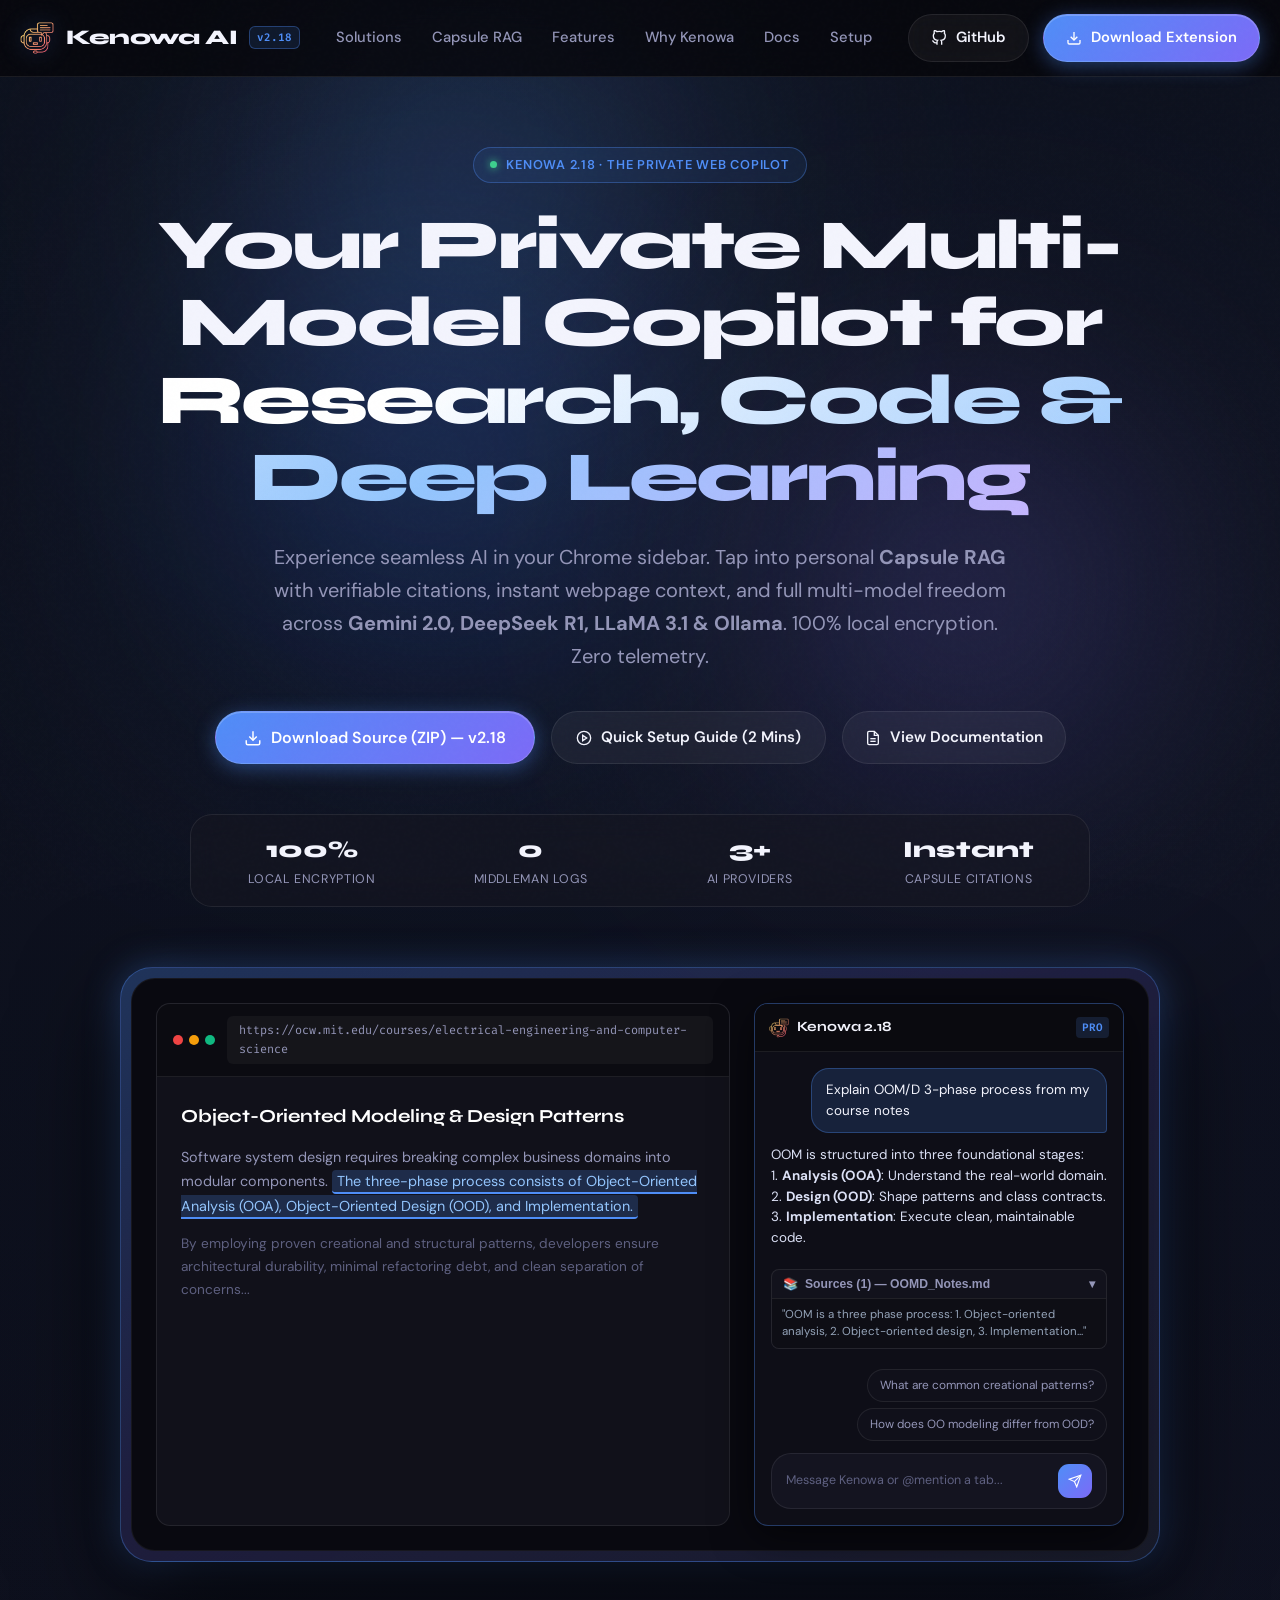
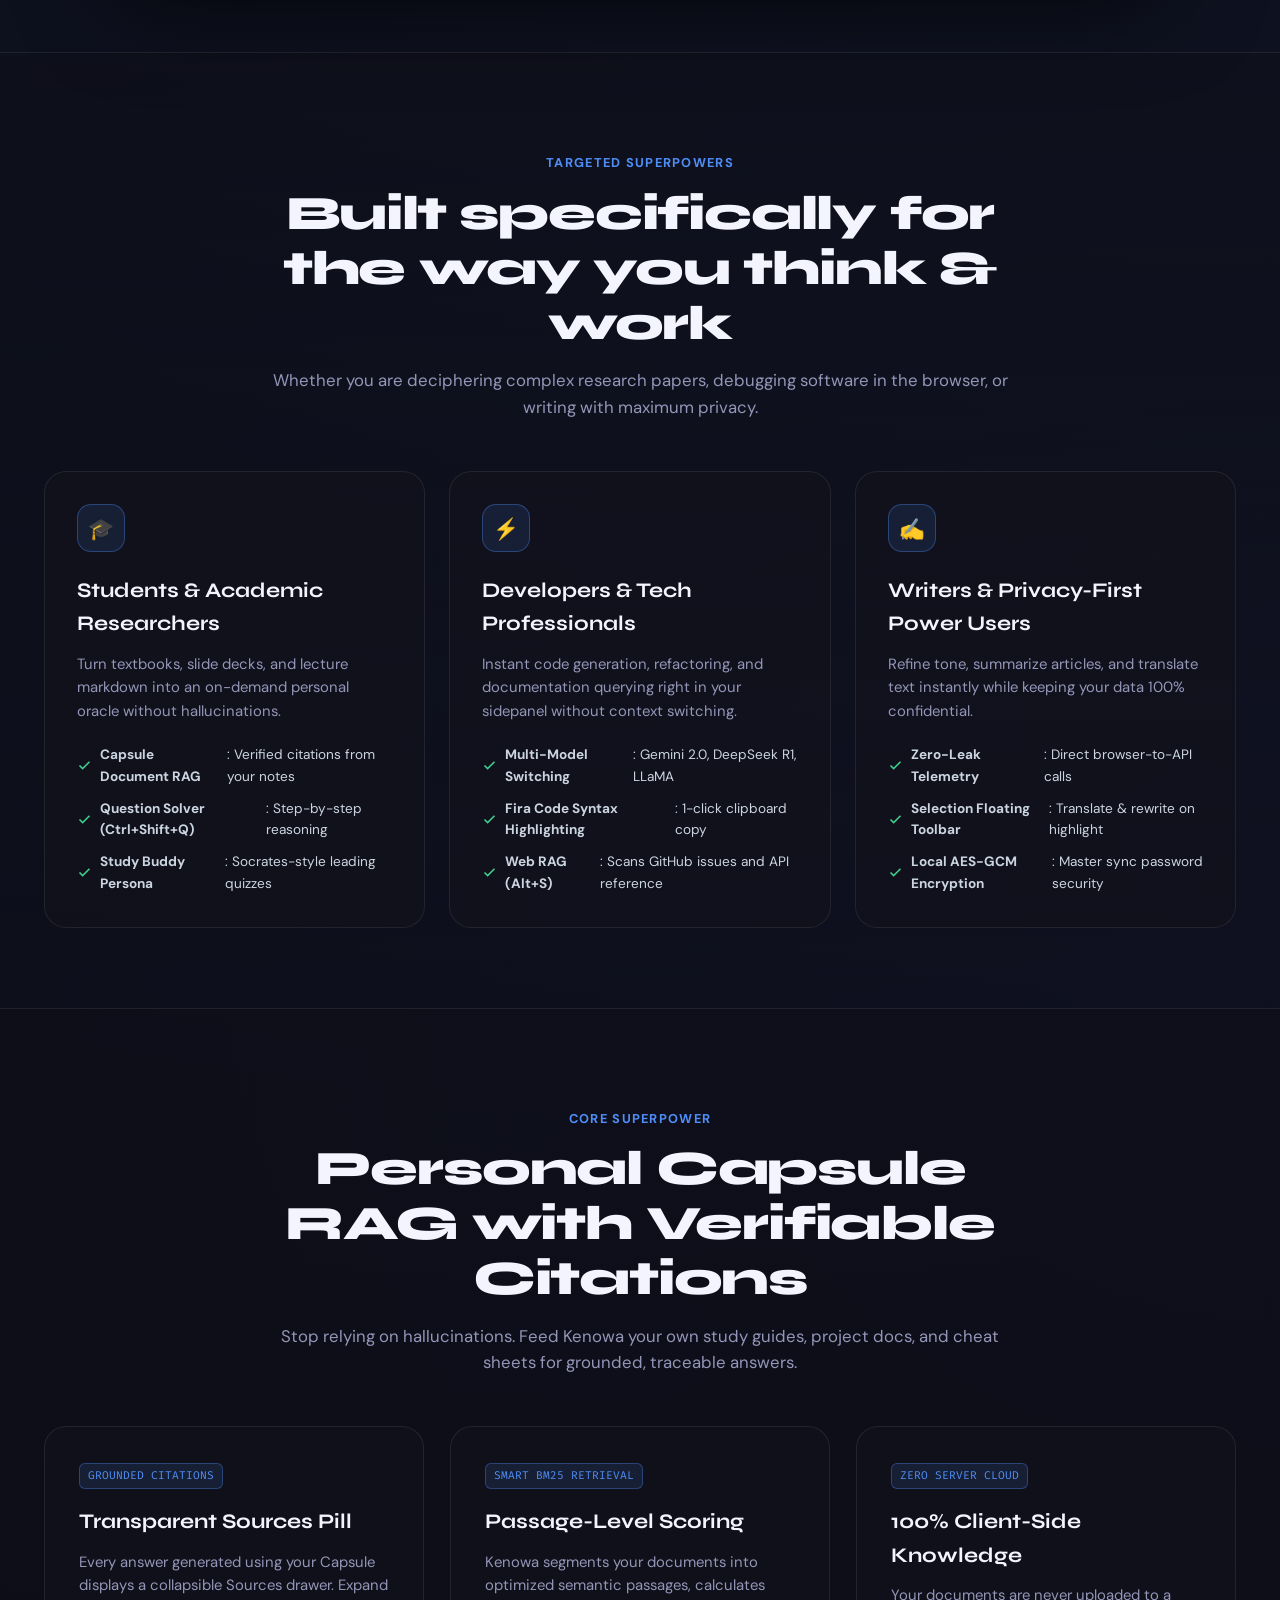
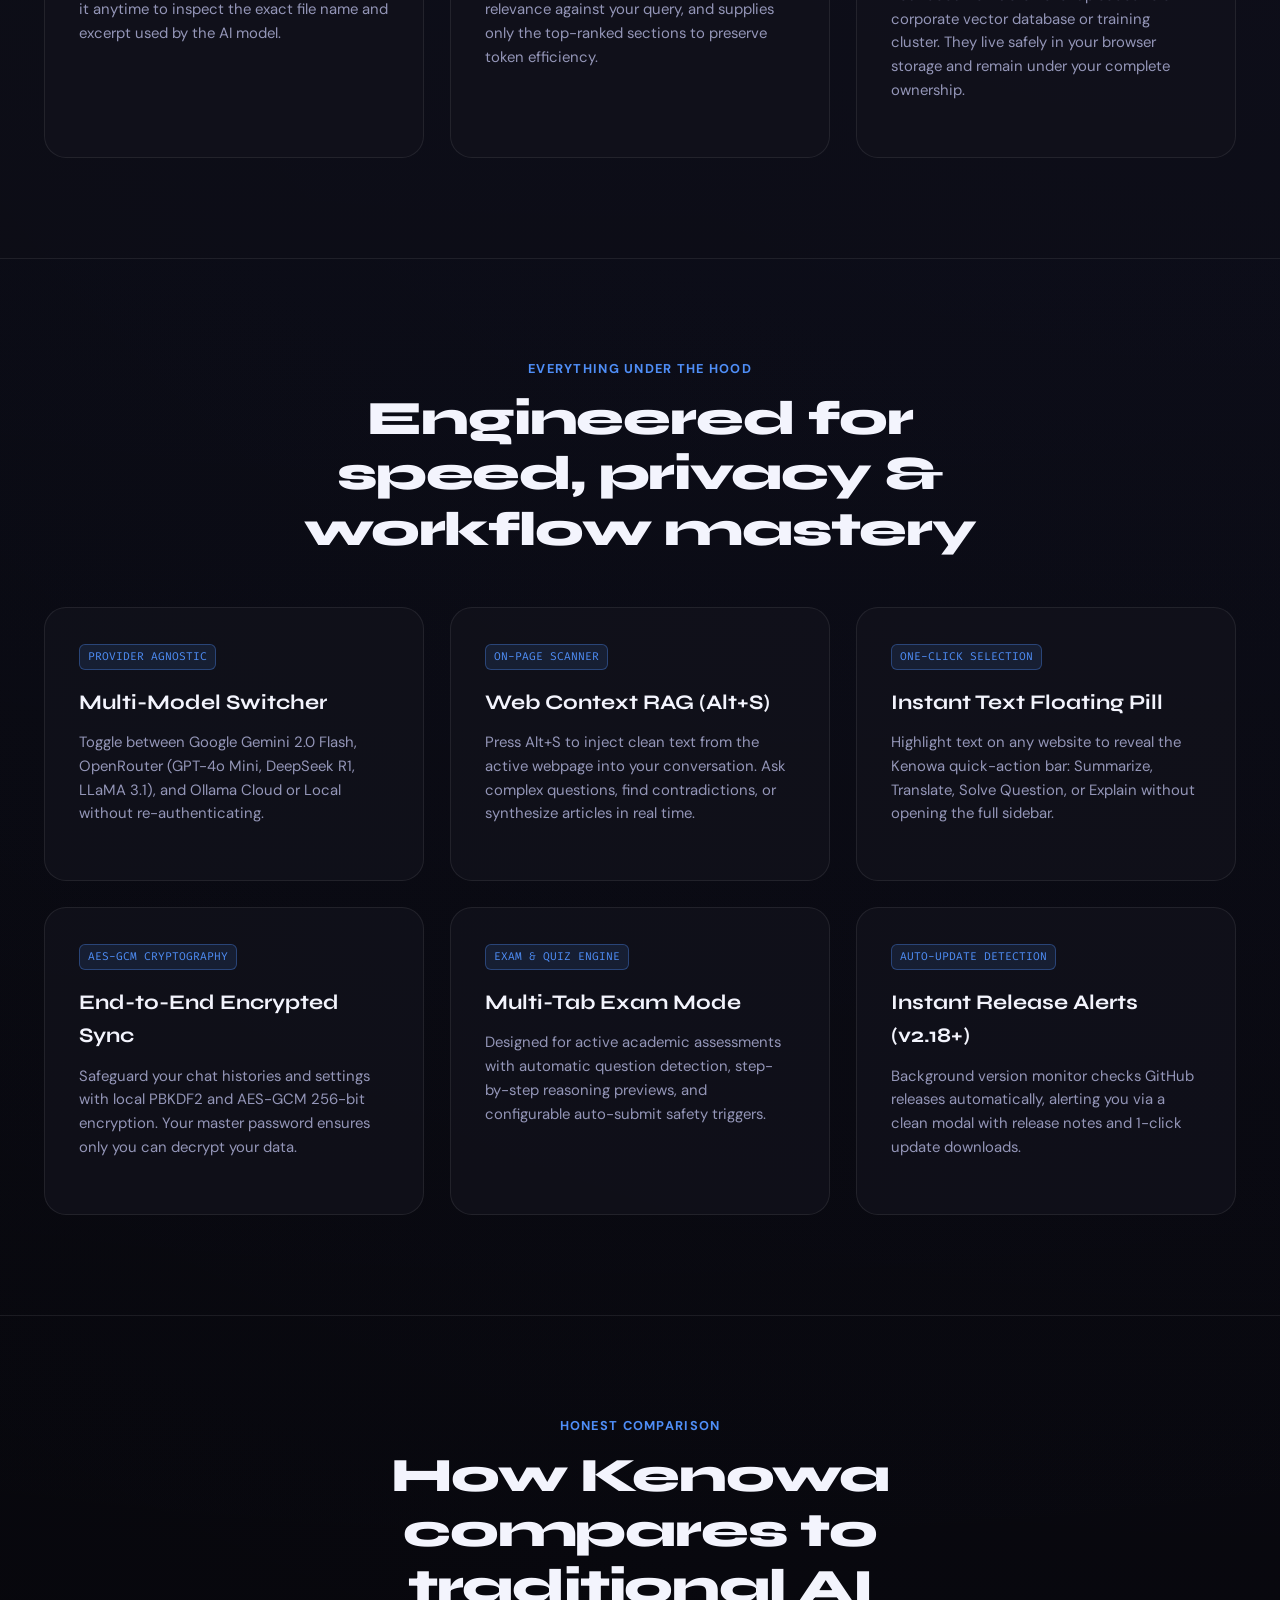
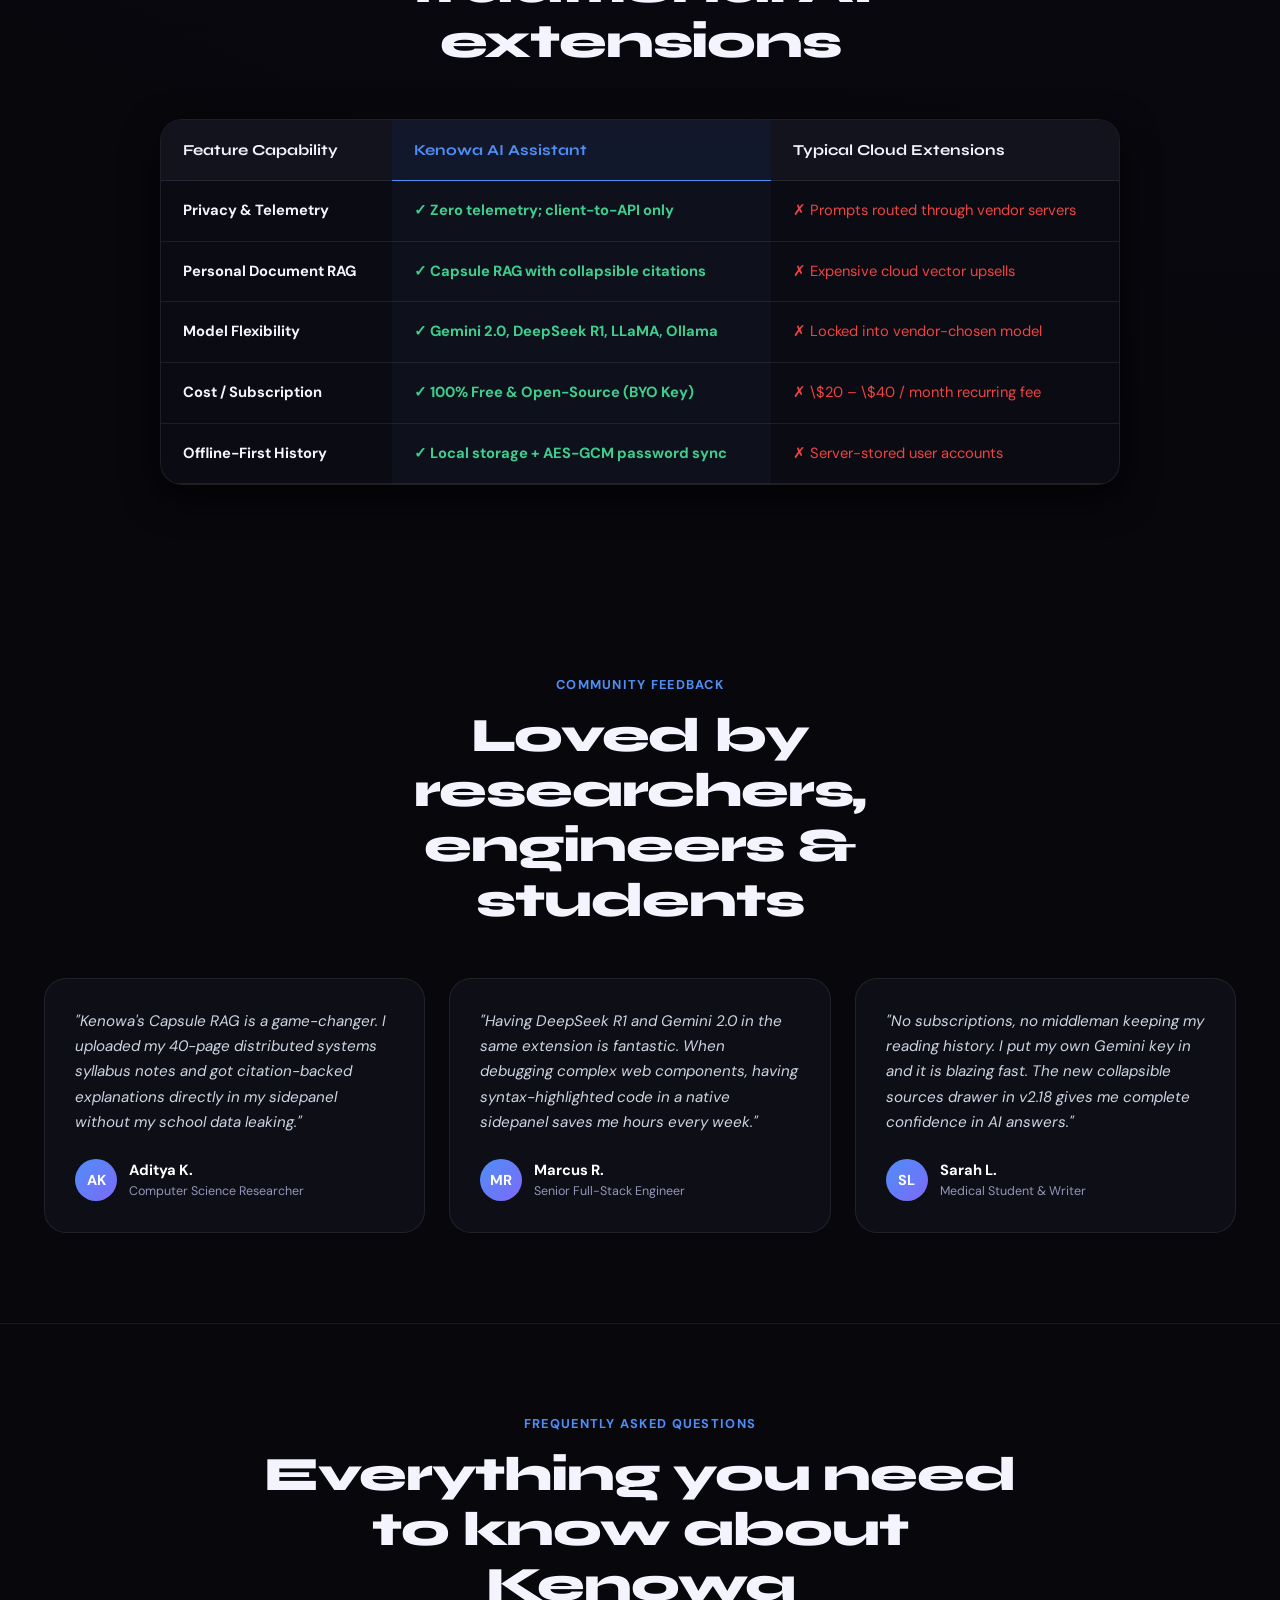
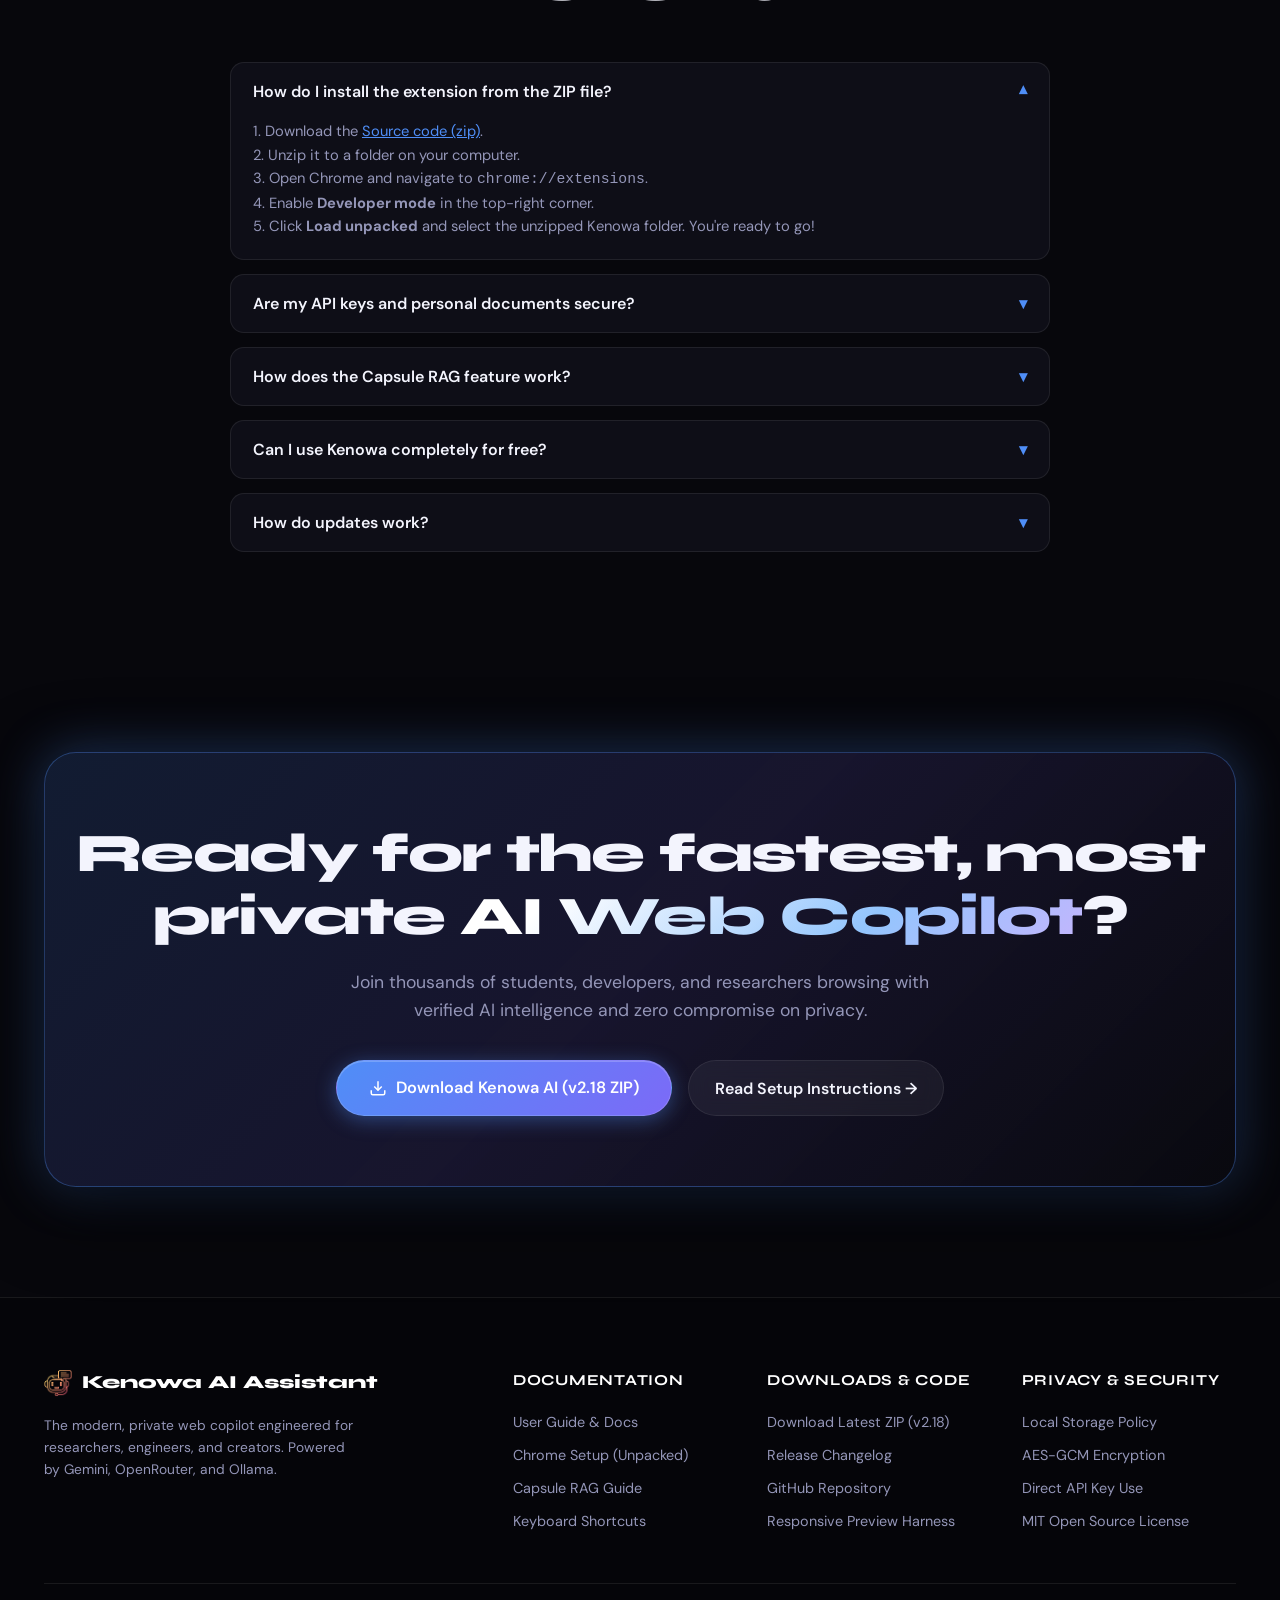
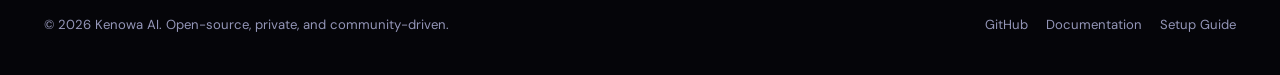
==== index.html @ 8df06bf6 "Add full local Ollama support with configurable endpoint and auto model discovery" ====
<!DOCTYPE html>
<html lang="en">
<head>
  <meta charset="UTF-8">
  <meta name="viewport" content="width=device-width, initial-scale=1.0">
  <title>Kenowa AI — Premium Web Copilot & Personal Study Assistant</title>
  <meta name="description" content="Elite, private browser extension with multi-model AI (Gemini, OpenRouter, Ollama), personal Capsule RAG, collapsible source citations, and zero middleman telemetry.">
  <meta name="keywords" content="Kenowa AI, Chrome Extension, Browser Copilot, Multi-Model AI, Capsule RAG, Study Assistant, DeepSeek, Gemini, Ollama">

  <!-- OpenGraph / Social -->
  <meta property="og:type" content="website">
  <meta property="og:title" content="Kenowa AI — Premium Web Copilot & Personal Study Assistant">
  <meta property="og:description" content="Experience multi-model intelligence in your Chrome sidebar with personal document RAG, verified citations, and zero-telemetry local privacy.">
  <meta property="og:image" content="logo.png">

  <!-- Google Fonts -->
  <link rel="preconnect" href="https://fonts.googleapis.com">
  <link rel="preconnect" href="https://fonts.gstatic.com" crossorigin>
  <link href="https://fonts.googleapis.com/css2?family=Syne:wght@500;600;700;800&family=DM+Sans:ital,opsz,wght@0,9..40,300;0,9..40,400;0,9..40,500;0,9..40,600;0,9..40,700&family=Fira+Code:wght@400;500;600&display=swap" rel="stylesheet">

  <style>
    /* ============================================================
       KENOWA AI — PRESTIGE OBSIDIAN DESIGN SYSTEM
       ============================================================ */
    :root {
      --bg-dark: #07070c;
      --bg-surface: #0e0e17;
      --bg-card: rgba(18, 18, 28, 0.72);
      --bg-card-hover: rgba(26, 26, 40, 0.85);
      --bg-elevated: #161624;
      --bg-pill: rgba(255, 255, 255, 0.05);

      --accent: #4f8ef7;
      --accent-glow: rgba(79, 142, 247, 0.4);
      --accent-subtle: rgba(79, 142, 247, 0.12);
      --accent-2: #7c6af7;
      --accent-2-glow: rgba(124, 106, 247, 0.35);
      --accent-emerald: #3ecf8e;
      --accent-amber: #f5a623;

      --text-main: #f3f4fd;
      --text-sub: #9496b8;
      --text-muted: #5e6080;

      --border: rgba(255, 255, 255, 0.08);
      --border-bright: rgba(79, 142, 247, 0.35);
      --border-glow: rgba(124, 106, 247, 0.45);

      --radius-sm: 8px;
      --radius-md: 14px;
      --radius-lg: 22px;
      --radius-xl: 32px;
      --radius-full: 9999px;

      --shadow-sm: 0 4px 16px rgba(0, 0, 0, 0.4);
      --shadow-md: 0 12px 36px rgba(0, 0, 0, 0.6);
      --shadow-lg: 0 24px 70px rgba(0, 0, 0, 0.8);
      --shadow-accent: 0 0 35px var(--accent-glow);

      --ease-spring: cubic-bezier(0.34, 1.56, 0.64, 1);
      --ease-smooth: cubic-bezier(0.2, 0.8, 0.2, 1);
    }

    *, *::before, *::after {
      box-sizing: border-box;
      margin: 0;
      padding: 0;
    }

    html {
      scroll-behavior: smooth;
    }

    body {
      background-color: var(--bg-dark);
      color: var(--text-main);
      font-family: 'DM Sans', -apple-system, BlinkMacSystemFont, sans-serif;
      font-size: 16px;
      line-height: 1.6;
      overflow-x: hidden;
      -webkit-font-smoothing: antialiased;
      background-image: 
        radial-gradient(circle at 50% 0%, rgba(79, 142, 247, 0.08) 0%, transparent 60%),
        radial-gradient(circle at 100% 30%, rgba(124, 106, 247, 0.05) 0%, transparent 50%);
    }

    /* Ambient noise overlay */
    body::before {
      content: '';
      position: fixed;
      inset: 0;
      background-image: url("data:image/svg+xml,%3Csvg viewBox='0 0 256 256' xmlns='http://www.w3.org/2000/svg'%3E%3Cfilter id='noise'%3E%3CfeTurbulence type='fractalNoise' baseFrequency='0.85' numOctaves='3' stitchTiles='stitch'/%3E%3C/filter%3E%3Crect width='100%25' height='100%25' filter='url(%23noise)' opacity='0.02'/%3E%3C/svg%3E");
      pointer-events: none;
      z-index: 999;
      opacity: 0.6;
    }

    /* Ambient fluid glow blobs */
    .blob {
      position: absolute;
      border-radius: 50%;
      filter: blur(130px);
      pointer-events: none;
      z-index: 0;
      opacity: 0.38;
      mix-blend-mode: screen;
    }
    .blob-1 {
      top: -100px;
      left: 15%;
      width: 550px;
      height: 550px;
      background: radial-gradient(circle, var(--accent) 0%, rgba(79, 142, 247, 0.1) 60%, transparent 80%);
    }
    .blob-2 {
      top: 38%;
      right: 5%;
      width: 500px;
      height: 500px;
      background: radial-gradient(circle, var(--accent-2) 0%, rgba(124, 106, 247, 0.15) 60%, transparent 80%);
    }
    .blob-3 {
      bottom: 15%;
      left: 10%;
      width: 600px;
      height: 600px;
      background: radial-gradient(circle, #2563eb 0%, rgba(37, 99, 235, 0.1) 60%, transparent 80%);
    }

    /* Typography helpers */
    .font-syne {
      font-family: 'Syne', sans-serif;
    }
    .text-gradient {
      background: linear-gradient(135deg, #ffffff 15%, #93c5fd 65%, #c4b5fd 100%);
      -webkit-background-clip: text;
      -webkit-text-fill-color: transparent;
      background-clip: text;
    }
    .text-gradient-accent {
      background: linear-gradient(135deg, var(--accent) 0%, var(--accent-2) 100%);
      -webkit-background-clip: text;
      -webkit-text-fill-color: transparent;
      background-clip: text;
    }

    .container {
      max-width: 1240px;
      margin: 0 auto;
      padding: 0 24px;
      position: relative;
      z-index: 2;
    }

    /* ── Sticky Navbar ────────────────────────────────────────── */
    header.site-header {
      position: sticky;
      top: 0;
      z-index: 100;
      backdrop-filter: blur(20px);
      -webkit-backdrop-filter: blur(20px);
      background: rgba(7, 7, 12, 0.82);
      border-bottom: 1px solid var(--border);
      transition: all 0.3s var(--ease-smooth);
    }
    .nav-wrap {
      display: flex;
      justify-content: space-between;
      align-items: center;
      padding: 14px 0;
    }
    .brand-link {
      display: flex;
      align-items: center;
      gap: 12px;
      text-decoration: none;
      color: var(--text-main);
    }
    .brand-logo-img {
      width: 34px;
      height: 34px;
      object-fit: contain;
      filter: drop-shadow(0 0 12px var(--accent-glow));
    }
    .brand-title {
      font-family: 'Syne', sans-serif;
      font-weight: 800;
      font-size: 1.3rem;
      letter-spacing: -0.02em;
    }
    .brand-version-tag {
      font-family: 'Fira Code', monospace;
      font-size: 0.68rem;
      padding: 2px 7px;
      border-radius: 6px;
      background: var(--accent-subtle);
      border: 1px solid var(--border-bright);
      color: var(--accent);
      font-weight: 600;
    }

    .nav-menu {
      display: flex;
      align-items: center;
      gap: 30px;
    }
    .nav-item {
      color: var(--text-sub);
      text-decoration: none;
      font-size: 0.92rem;
      font-weight: 500;
      transition: color 0.2s, transform 0.2s;
      position: relative;
    }
    .nav-item:hover {
      color: var(--text-main);
    }
    .nav-actions {
      display: flex;
      align-items: center;
      gap: 14px;
    }

    /* Buttons */
    .btn {
      display: inline-flex;
      align-items: center;
      justify-content: center;
      gap: 9px;
      padding: 11px 22px;
      border-radius: var(--radius-full);
      font-size: 0.92rem;
      font-weight: 600;
      font-family: 'DM Sans', sans-serif;
      text-decoration: none;
      cursor: pointer;
      transition: all 0.22s var(--ease-spring);
      border: none;
      white-space: nowrap;
    }
    .btn-primary {
      background: linear-gradient(135deg, var(--accent), var(--accent-2));
      color: #fff;
      box-shadow: 0 4px 20px var(--accent-glow), inset 0 1px 0 rgba(255, 255, 255, 0.2);
      border: 1px solid rgba(255, 255, 255, 0.15);
    }
    .btn-primary:hover {
      transform: translateY(-2px) scale(1.02);
      box-shadow: 0 8px 30px var(--accent-glow), 0 0 0 1px rgba(79, 142, 247, 0.3);
    }
    .btn-primary:active {
      transform: scale(0.98);
    }
    .btn-glass {
      background: rgba(255, 255, 255, 0.05);
      border: 1px solid var(--border);
      color: var(--text-main);
      backdrop-filter: blur(10px);
    }
    .btn-glass:hover {
      background: rgba(255, 255, 255, 0.09);
      border-color: var(--border-bright);
      transform: translateY(-2px);
    }

    /* ── Hero Section ─────────────────────────────────────────── */
    section.hero-section {
      padding: 70px 0 90px;
      text-align: center;
      position: relative;
    }
    .hero-eyebrow {
      display: inline-flex;
      align-items: center;
      gap: 9px;
      padding: 7px 16px;
      border-radius: var(--radius-full);
      background: rgba(79, 142, 247, 0.09);
      border: 1px solid var(--border-bright);
      color: var(--accent);
      font-size: 0.8rem;
      font-weight: 600;
      letter-spacing: 0.06em;
      text-transform: uppercase;
      margin-bottom: 24px;
      backdrop-filter: blur(8px);
    }
    .eyebrow-dot {
      width: 7px;
      height: 7px;
      border-radius: 50%;
      background: var(--accent-emerald);
      box-shadow: 0 0 8px var(--accent-emerald);
    }

    .hero-heading {
      font-family: 'Syne', sans-serif;
      font-size: clamp(2.5rem, 6.2vw, 4.4rem);
      font-weight: 800;
      line-height: 1.1;
      letter-spacing: -0.035em;
      max-width: 980px;
      margin: 0 auto 24px;
    }

    .hero-lead {
      color: var(--text-sub);
      font-size: clamp(1.05rem, 2vw, 1.25rem);
      max-width: 760px;
      margin: 0 auto 38px;
      line-height: 1.65;
    }

    .hero-cta-group {
      display: flex;
      align-items: center;
      justify-content: center;
      gap: 16px;
      flex-wrap: wrap;
      margin-bottom: 50px;
    }

    /* Hero Trust Metrics Grid */
    .hero-metrics {
      display: grid;
      grid-template-columns: repeat(4, 1fr);
      gap: 18px;
      max-width: 900px;
      margin: 0 auto 60px;
      padding: 16px 20px;
      border-radius: var(--radius-lg);
      background: rgba(22, 22, 32, 0.5);
      border: 1px solid var(--border);
      backdrop-filter: blur(12px);
    }
    .metric-card {
      text-align: center;
    }
    .metric-value {
      font-family: 'Syne', sans-serif;
      font-size: 1.45rem;
      font-weight: 800;
      color: var(--text-main);
    }
    .metric-label {
      font-size: 0.78rem;
      color: var(--text-sub);
      margin-top: 2px;
      text-transform: uppercase;
      letter-spacing: 0.05em;
    }

    /* ── Hero Mockup Showcase ─────────────────────────────────── */
    .showcase-stage {
      max-width: 1040px;
      margin: 0 auto;
      border-radius: var(--radius-xl);
      padding: 10px;
      background: linear-gradient(150deg, rgba(79, 142, 247, 0.28), rgba(124, 106, 247, 0.15) 45%, rgba(255, 255, 255, 0.04));
      border: 1px solid var(--border-bright);
      box-shadow: 0 30px 100px rgba(0, 0, 0, 0.85), var(--shadow-accent);
    }
    .showcase-canvas {
      border-radius: calc(var(--radius-xl) - 8px);
      background: #090910;
      border: 1px solid rgba(255, 255, 255, 0.06);
      padding: 24px;
      display: grid;
      grid-template-columns: 1fr 370px;
      gap: 24px;
      text-align: left;
    }
    @media (max-width: 920px) {
      .showcase-canvas {
        grid-template-columns: 1fr;
      }
    }

    /* Browser Mockup Half */
    .browser-mock {
      background: #11111a;
      border: 1px solid var(--border);
      border-radius: var(--radius-md);
      overflow: hidden;
      display: flex;
      flex-direction: column;
    }
    .browser-top {
      background: rgba(0, 0, 0, 0.35);
      border-bottom: 1px solid var(--border);
      padding: 12px 16px;
      display: flex;
      align-items: center;
      gap: 12px;
    }
    .browser-dots {
      display: flex;
      gap: 6px;
    }
    .b-dot {
      width: 10px;
      height: 10px;
      border-radius: 50%;
      background: rgba(255, 255, 255, 0.15);
    }
    .b-dot.red { background: #ef4444; }
    .b-dot.yellow { background: #f59e0b; }
    .b-dot.green { background: #10b981; }
    .browser-bar {
      flex: 1;
      background: rgba(255, 255, 255, 0.04);
      padding: 5px 12px;
      border-radius: 6px;
      font-family: 'Fira Code', monospace;
      font-size: 0.74rem;
      color: var(--text-sub);
    }
    .browser-body {
      padding: 24px;
      color: var(--text-sub);
      font-size: 0.9rem;
      line-height: 1.7;
    }
    .browser-highlight {
      background: rgba(79, 142, 247, 0.22);
      color: #93c5fd;
      padding: 2px 5px;
      border-radius: 4px;
      border-bottom: 2px solid var(--accent);
    }

    /* Sidepanel Mockup Half */
    .sidepanel-mock {
      background: var(--bg-surface);
      border: 1px solid var(--border-bright);
      border-radius: var(--radius-md);
      overflow: hidden;
      display: flex;
      flex-direction: column;
      box-shadow: 0 10px 40px rgba(0, 0, 0, 0.6);
    }
    .mock-header {
      padding: 12px 14px;
      background: rgba(10, 10, 15, 0.85);
      border-bottom: 1px solid var(--border);
      display: flex;
      align-items: center;
      justify-content: space-between;
    }
    .mock-header-brand {
      display: flex;
      align-items: center;
      gap: 8px;
      font-family: 'Syne', sans-serif;
      font-weight: 700;
      font-size: 0.88rem;
    }
    .mock-body {
      padding: 16px;
      flex: 1;
      display: flex;
      flex-direction: column;
      gap: 12px;
    }
    .mock-user-msg {
      align-self: flex-end;
      background: rgba(79, 142, 247, 0.16);
      border: 1px solid rgba(79, 142, 247, 0.32);
      padding: 10px 14px;
      border-radius: 18px 18px 4px 18px;
      font-size: 0.84rem;
      max-width: 88%;
      color: var(--text-main);
    }
    .mock-ai-msg {
      align-self: flex-start;
      color: #dbe0f5;
      font-size: 0.84rem;
      line-height: 1.55;
      width: 100%;
    }
    
    /* Interactive Collapsible Source Pill inside Mockup */
    .mock-source-collapsible {
      margin-top: 8px;
      border: 1px solid var(--border);
      border-radius: var(--radius-sm);
      background: rgba(22, 22, 31, 0.65);
      overflow: hidden;
    }
    .mock-source-toggle {
      width: 100%;
      display: flex;
      align-items: center;
      gap: 7px;
      padding: 7px 11px;
      background: transparent;
      border: none;
      color: var(--text-sub);
      font-size: 0.76rem;
      font-weight: 600;
      cursor: pointer;
      text-align: left;
    }
    .mock-source-toggle:hover {
      color: var(--text-main);
    }
    .mock-source-detail {
      border-top: 1px solid var(--border);
      padding: 8px 10px;
      background: rgba(10, 10, 15, 0.5);
      font-size: 0.72rem;
      color: #94a3b8;
      line-height: 1.45;
    }

    .mock-suggestions-list {
      display: flex;
      flex-direction: column;
      align-items: flex-end;
      gap: 6px;
      margin-top: 8px;
    }
    .mock-chip {
      background: var(--bg-card);
      border: 1px solid var(--border);
      color: var(--text-sub);
      padding: 6px 12px;
      border-radius: 20px;
      font-size: 0.74rem;
      cursor: pointer;
      transition: all 0.2s;
    }
    .mock-chip:hover {
      border-color: var(--border-bright);
      color: var(--text-main);
    }

    .mock-input-area {
      margin-top: auto;
      border: 1px solid var(--border);
      border-radius: 20px;
      padding: 10px 14px;
      background: #141420;
      display: flex;
      align-items: center;
      justify-content: space-between;
      gap: 8px;
    }
    .mock-send-btn {
      width: 34px;
      height: 34px;
      border-radius: 11px;
      background: linear-gradient(135deg, var(--accent), var(--accent-2));
      display: grid;
      place-items: center;
      color: #fff;
      flex-shrink: 0;
    }

    /* ── Audience Segment Tabs ────────────────────────────────── */
    section.audience-section {
      padding: 100px 0 80px;
      border-top: 1px solid var(--border);
      background: linear-gradient(180deg, rgba(14, 14, 23, 0.4) 0%, transparent 100%);
    }
    .section-header {
      text-align: center;
      max-width: 760px;
      margin: 0 auto 50px;
    }
    .section-kicker {
      color: var(--accent);
      font-size: 0.8rem;
      font-weight: 700;
      letter-spacing: 0.1em;
      text-transform: uppercase;
      margin-bottom: 12px;
    }
    .section-heading {
      font-family: 'Syne', sans-serif;
      font-size: clamp(2rem, 4vw, 3rem);
      font-weight: 800;
      letter-spacing: -0.025em;
      line-height: 1.15;
      margin-bottom: 16px;
    }
    .section-sub {
      color: var(--text-sub);
      font-size: 1.05rem;
    }

    /* Tabs Controller */
    .audience-tab-pills {
      display: flex;
      justify-content: center;
      gap: 10px;
      margin-bottom: 45px;
      flex-wrap: wrap;
    }
    .tab-pill {
      background: rgba(255, 255, 255, 0.04);
      border: 1px solid var(--border);
      color: var(--text-sub);
      padding: 10px 22px;
      border-radius: var(--radius-full);
      font-weight: 600;
      font-size: 0.9rem;
      cursor: pointer;
      transition: all 0.22s var(--ease-spring);
    }
    .tab-pill.active {
      background: linear-gradient(135deg, var(--accent), var(--accent-2));
      color: #fff;
      border-color: rgba(255, 255, 255, 0.2);
      box-shadow: 0 4px 20px var(--accent-glow);
    }

    .audience-card-deck {
      display: grid;
      grid-template-columns: repeat(3, 1fr);
      gap: 24px;
    }
    @media (max-width: 900px) {
      .audience-card-deck {
        grid-template-columns: 1fr;
      }
    }
    .audience-card {
      background: var(--bg-card);
      border: 1px solid var(--border);
      border-radius: var(--radius-lg);
      padding: 32px;
      transition: all 0.3s var(--ease-smooth);
      position: relative;
      overflow: hidden;
    }
    .audience-card:hover {
      transform: translateY(-6px);
      border-color: var(--border-bright);
      box-shadow: 0 16px 45px rgba(0, 0, 0, 0.5), 0 0 30px var(--accent-glow);
    }
    .card-icon-bubble {
      width: 48px;
      height: 48px;
      border-radius: 14px;
      background: rgba(79, 142, 247, 0.12);
      border: 1px solid var(--border-bright);
      display: grid;
      place-items: center;
      color: var(--accent);
      margin-bottom: 22px;
      font-size: 1.3rem;
    }
    .card-title {
      font-family: 'Syne', sans-serif;
      font-size: 1.3rem;
      font-weight: 700;
      margin-bottom: 12px;
      color: var(--text-main);
    }
    .card-text {
      color: var(--text-sub);
      font-size: 0.93rem;
      line-height: 1.6;
      margin-bottom: 20px;
    }
    .card-feature-list {
      list-style: none;
      display: flex;
      flex-direction: column;
      gap: 10px;
    }
    .card-feature-list li {
      font-size: 0.85rem;
      color: #cbd5e1;
      display: flex;
      align-items: center;
      gap: 8px;
    }
    .card-feature-list li svg {
      color: var(--accent-emerald);
      flex-shrink: 0;
    }

    /* ── Features Deep Dive ───────────────────────────────────── */
    section.features-section {
      padding: 100px 0;
    }
    .features-grid {
      display: grid;
      grid-template-columns: repeat(auto-fit, minmax(340px, 1fr));
      gap: 26px;
    }
    .feat-card {
      background: var(--bg-card);
      border: 1px solid var(--border);
      border-radius: var(--radius-lg);
      padding: 34px;
      transition: all 0.28s var(--ease-smooth);
      position: relative;
    }
    .feat-card:hover {
      border-color: var(--border-bright);
      background: var(--bg-card-hover);
      box-shadow: 0 14px 40px rgba(0, 0, 0, 0.5), 0 0 25px var(--accent-glow);
      transform: translateY(-4px);
    }
    .feat-badge {
      display: inline-block;
      font-family: 'Fira Code', monospace;
      font-size: 0.7rem;
      color: var(--accent);
      background: var(--accent-subtle);
      border: 1px solid var(--border-bright);
      padding: 3px 8px;
      border-radius: 6px;
      margin-bottom: 16px;
    }

    /* ── Comparison Matrix ────────────────────────────────────── */
    section.compare-section {
      padding: 100px 0;
      border-top: 1px solid var(--border);
    }
    .compare-table-wrap {
      max-width: 960px;
      margin: 0 auto;
      border-radius: var(--radius-lg);
      border: 1px solid var(--border);
      background: rgba(14, 14, 23, 0.65);
      overflow-x: auto;
      backdrop-filter: blur(14px);
      box-shadow: var(--shadow-md);
    }
    .compare-table {
      width: 100%;
      border-collapse: collapse;
      text-align: left;
      font-size: 0.92rem;
    }
    .compare-table th,
    .compare-table td {
      padding: 18px 22px;
      border-bottom: 1px solid var(--border);
    }
    .compare-table th {
      background: rgba(22, 22, 34, 0.85);
      font-family: 'Syne', sans-serif;
      font-weight: 700;
      color: var(--text-main);
      font-size: 0.95rem;
    }
    .compare-table th.highlight-col {
      color: var(--accent);
      background: rgba(79, 142, 247, 0.1);
      border-bottom-color: var(--accent);
    }
    .compare-table td.highlight-col {
      background: rgba(79, 142, 247, 0.04);
      font-weight: 600;
      color: #fff;
    }
    .check-yes {
      color: var(--accent-emerald);
      font-weight: 700;
    }
    .check-no {
      color: #ef4444;
    }

    /* ── Testimonials ─────────────────────────────────────────── */
    section.testimonials-section {
      padding: 90px 0;
    }
    .testimonials-grid {
      display: grid;
      grid-template-columns: repeat(auto-fit, minmax(320px, 1fr));
      gap: 24px;
    }
    .testi-card {
      background: var(--bg-card);
      border: 1px solid var(--border);
      border-radius: var(--radius-lg);
      padding: 30px;
      display: flex;
      flex-direction: column;
      justify-content: space-between;
    }
    .testi-quote {
      color: #cbd5e1;
      font-size: 0.95rem;
      line-height: 1.65;
      margin-bottom: 24px;
      font-style: italic;
    }
    .testi-author {
      display: flex;
      align-items: center;
      gap: 12px;
    }
    .author-avatar {
      width: 42px;
      height: 42px;
      border-radius: 50%;
      background: linear-gradient(135deg, var(--accent), var(--accent-2));
      display: grid;
      place-items: center;
      font-weight: 700;
      color: #fff;
      font-size: 0.9rem;
    }
    .author-name {
      font-weight: 700;
      color: #fff;
      font-size: 0.92rem;
    }
    .author-role {
      font-size: 0.78rem;
      color: var(--text-sub);
    }

    /* ── FAQ Section ──────────────────────────────────────────── */
    section.faq-section {
      padding: 90px 0;
      border-top: 1px solid var(--border);
    }
    .faq-accordion {
      max-width: 820px;
      margin: 0 auto;
      display: flex;
      flex-direction: column;
      gap: 14px;
    }
    .faq-item {
      background: var(--bg-card);
      border: 1px solid var(--border);
      border-radius: var(--radius-md);
      overflow: hidden;
      transition: border-color 0.2s;
    }
    .faq-item:hover {
      border-color: var(--border-bright);
    }
    .faq-question {
      width: 100%;
      background: none;
      border: none;
      padding: 18px 22px;
      display: flex;
      align-items: center;
      justify-content: space-between;
      color: var(--text-main);
      font-family: 'DM Sans', sans-serif;
      font-size: 1rem;
      font-weight: 600;
      text-align: left;
      cursor: pointer;
    }
    .faq-chevron {
      transition: transform 0.25s var(--ease-spring);
      color: var(--accent);
    }
    .faq-item.active .faq-chevron {
      transform: rotate(180deg);
    }
    .faq-answer {
      padding: 0 22px 20px;
      color: var(--text-sub);
      font-size: 0.92rem;
      line-height: 1.6;
      display: none;
    }
    .faq-item.active .faq-answer {
      display: block;
      animation: fadeIn 0.25s ease;
    }

    /* ── Final Conversion CTA ─────────────────────────────────── */
    section.final-cta-section {
      padding: 110px 0;
    }
    .final-cta-banner {
      border-radius: var(--radius-xl);
      padding: 70px 30px;
      text-align: center;
      background: linear-gradient(135deg, rgba(79, 142, 247, 0.16), rgba(124, 106, 247, 0.14) 50%, rgba(10, 10, 16, 0.8));
      border: 1px solid var(--border-bright);
      box-shadow: 0 20px 80px rgba(0, 0, 0, 0.7), 0 0 50px var(--accent-glow);
      position: relative;
      overflow: hidden;
    }
    .final-cta-title {
      font-family: 'Syne', sans-serif;
      font-size: clamp(2.2rem, 5vw, 3.4rem);
      font-weight: 800;
      letter-spacing: -0.03em;
      line-height: 1.15;
      margin-bottom: 20px;
    }
    .final-cta-sub {
      color: var(--text-sub);
      font-size: 1.1rem;
      max-width: 620px;
      margin: 0 auto 36px;
    }

    /* ── Site Footer ──────────────────────────────────────────── */
    footer.site-footer {
      border-top: 1px solid var(--border);
      padding: 70px 0 40px;
      background: #050509;
      color: var(--text-sub);
      font-size: 0.9rem;
    }
    .footer-grid {
      display: grid;
      grid-template-columns: 2fr 1fr 1fr 1fr;
      gap: 40px;
      margin-bottom: 50px;
    }
    @media (max-width: 850px) {
      .footer-grid {
        grid-template-columns: 1fr 1fr;
      }
    }
    @media (max-width: 500px) {
      .footer-grid {
        grid-template-columns: 1fr;
      }
    }
    .footer-col-title {
      font-family: 'Syne', sans-serif;
      font-size: 0.95rem;
      font-weight: 700;
      color: #fff;
      margin-bottom: 18px;
      text-transform: uppercase;
      letter-spacing: 0.05em;
    }
    .footer-links {
      list-style: none;
      display: flex;
      flex-direction: column;
      gap: 10px;
    }
    .footer-links a {
      color: var(--text-sub);
      text-decoration: none;
      transition: color 0.2s;
    }
    .footer-links a:hover {
      color: var(--accent);
    }
    .footer-bottom {
      border-top: 1px solid var(--border);
      padding-top: 30px;
      display: flex;
      justify-content: space-between;
      align-items: center;
      flex-wrap: wrap;
      gap: 16px;
      font-size: 0.82rem;
    }

    /* Animation keyframes */
    @keyframes fadeIn {
      from { opacity: 0; transform: translateY(6px); }
      to { opacity: 1; transform: translateY(0); }
    }
  </style>
</head>
<body>

  <!-- Ambient Fluid Light Blobs -->
  <div class="blob blob-1"></div>
  <div class="blob blob-2"></div>
  <div class="blob blob-3"></div>

  <!-- ── Sticky Navigation ────────────────────────────────────── -->
  <header class="site-header">
    <div class="container nav-wrap">
      <a href="#" class="brand-link">
        <img src="logo.png" alt="Kenowa AI Logo" class="brand-logo-img">
        <span class="brand-title">Kenowa AI</span>
        <span class="brand-version-tag">v2.18</span>
      </a>

      <nav class="nav-menu">
        <a href="#audiences" class="nav-item">Solutions</a>
        <a href="#capsule" class="nav-item">Capsule RAG</a>
        <a href="#features" class="nav-item">Features</a>
        <a href="#comparison" class="nav-item">Why Kenowa</a>
        <a href="help.html" class="nav-item">Docs</a>
        <a href="setup.html" class="nav-item">Setup</a>
      </nav>

      <div class="nav-actions">
        <a href="https://github.com/nadeemmhdm/kenowa-extesions" target="_blank" rel="noopener" class="btn btn-glass" title="View Source on GitHub">
          <svg xmlns="http://www.w3.org/2000/svg" width="16" height="16" viewBox="0 0 24 24" fill="none" stroke="currentColor" stroke-width="2"><path d="M9 19c-5 1.5-5-2.5-7-3m14 6v-3.87a3.37 3.37 0 0 0-.94-2.61c3.14-.35 6.44-1.54 6.44-7A5.44 5.44 0 0 0 20 4.77 5.07 5.07 0 0 0 19.91 1S18.73.65 16 2.48a13.38 13.38 0 0 0-7 0C6.27.65 5.09 1 5.09 1A5.07 5.07 0 0 0 5 4.77a5.44 5.44 0 0 0-1.5 3.78c0 5.42 3.3 6.61 6.44 7A3.37 3.37 0 0 0 9 18.13V22"></path></svg>
          GitHub
        </a>
        <a href="https://github.com/nadeemmhdm/kenowa-extesions/archive/refs/tags/v2.18.zip" class="btn btn-primary" title="Download ZIP release">
          <svg xmlns="http://www.w3.org/2000/svg" width="16" height="16" viewBox="0 0 24 24" fill="none" stroke="currentColor" stroke-width="2"><path d="M21 15v4a2 2 0 0 1-2 2H5a2 2 0 0 1-2-2v-4"/><polyline points="7 10 12 15 17 10"/><line x1="12" y1="15" x2="12" y2="3"/></svg>
          Download Extension
        </a>
      </div>
    </div>
  </header>

  <!-- ── Hero Section ─────────────────────────────────────────── -->
  <section class="hero-section">
    <div class="container">
      <div class="hero-eyebrow">
        <span class="eyebrow-dot"></span>
        Kenowa 2.18 · The Private Web Copilot
      </div>

      <h1 class="hero-heading">
        Your Private Multi-Model Copilot for <span class="text-gradient">Research, Code & Deep Learning</span>
      </h1>

      <p class="hero-lead">
        Experience seamless AI in your Chrome sidebar. Tap into personal <strong>Capsule RAG</strong> with verifiable citations, instant webpage context, and full multi-model freedom across <strong>Gemini 2.0, DeepSeek R1, LLaMA 3.1 & Ollama</strong>. 100% local encryption. Zero telemetry.
      </p>

      <div class="hero-cta-group">
        <a href="https://github.com/nadeemmhdm/kenowa-extesions/archive/refs/tags/v2.18.zip" class="btn btn-primary" style="padding: 13px 28px; font-size: 1rem;">
          <svg xmlns="http://www.w3.org/2000/svg" width="18" height="18" viewBox="0 0 24 24" fill="none" stroke="currentColor" stroke-width="2"><path d="M21 15v4a2 2 0 0 1-2 2H5a2 2 0 0 1-2-2v-4"/><polyline points="7 10 12 15 17 10"/><line x1="12" y1="15" x2="12" y2="3"/></svg>
          Download Source (ZIP) — v2.18
        </a>
        <a href="setup.html" class="btn btn-glass" style="padding: 13px 24px; font-size: 0.95rem;">
          <svg xmlns="http://www.w3.org/2000/svg" width="16" height="16" viewBox="0 0 24 24" fill="none" stroke="currentColor" stroke-width="2"><circle cx="12" cy="12" r="10"/><polygon points="10 8 16 12 10 16 10 8"/></svg>
          Quick Setup Guide (2 Mins)
        </a>
        <a href="help.html" class="btn btn-glass" style="padding: 13px 22px; font-size: 0.95rem;">
          <svg xmlns="http://www.w3.org/2000/svg" width="16" height="16" viewBox="0 0 24 24" fill="none" stroke="currentColor" stroke-width="2"><path d="M14 2H6a2 2 0 0 0-2 2v16a2 2 0 0 0 2 2h12a2 2 0 0 0 2-2V8z"/><polyline points="14 2 14 8 20 8"/><line x1="16" y1="13" x2="8" y2="13"/><line x1="16" y1="17" x2="8" y2="17"/></svg>
          View Documentation
        </a>
      </div>

      <!-- Trust Metrics Bar -->
      <div class="hero-metrics">
        <div class="metric-card">
          <div class="metric-value">100%</div>
          <div class="metric-label">Local Encryption</div>
        </div>
        <div class="metric-card">
          <div class="metric-value">0</div>
          <div class="metric-label">Middleman Logs</div>
        </div>
        <div class="metric-card">
          <div class="metric-value">3+</div>
          <div class="metric-label">AI Providers</div>
        </div>
        <div class="metric-card">
          <div class="metric-value">Instant</div>
          <div class="metric-label">Capsule Citations</div>
        </div>
      </div>

      <!-- Live Mockup Visual -->
      <div class="showcase-stage">
        <div class="showcase-canvas">
          <!-- Browser Tab Side -->
          <div class="browser-mock">
            <div class="browser-top">
              <div class="browser-dots">
                <span class="b-dot red"></span>
                <span class="b-dot yellow"></span>
                <span class="b-dot green"></span>
              </div>
              <div class="browser-bar">https://ocw.mit.edu/courses/electrical-engineering-and-computer-science</div>
            </div>
            <div class="browser-body">
              <h3 style="color:#fff; font-size:1.15rem; margin-bottom:12px; font-family:'Syne',sans-serif;">Object-Oriented Modeling & Design Patterns</h3>
              <p style="margin-bottom:14px;">
                Software system design requires breaking complex business domains into modular components. 
                <span class="browser-highlight">The three-phase process consists of Object-Oriented Analysis (OOA), Object-Oriented Design (OOD), and Implementation.</span>
              </p>
              <p style="font-size: 0.85rem; color: var(--text-muted);">
                By employing proven creational and structural patterns, developers ensure architectural durability, minimal refactoring debt, and clean separation of concerns...
              </p>
            </div>
          </div>

          <!-- Kenowa Sidepanel Side -->
          <div class="sidepanel-mock">
            <div class="mock-header">
              <div class="mock-header-brand">
                <img src="logo.png" width="20" height="20" alt="Logo">
                <span>Kenowa 2.18</span>
              </div>
              <span style="font-size:0.68rem; font-family:'Fira Code',monospace; background:rgba(79,142,247,0.15); color:var(--accent); padding:2px 6px; border-radius:4px; font-weight:600;">PRO</span>
            </div>
            <div class="mock-body">
              <div class="mock-user-msg">Explain OOM/D 3-phase process from my course notes</div>
              <div class="mock-ai-msg">
                OOM is structured into three foundational stages:
                <br>1. <strong>Analysis (OOA)</strong>: Understand the real-world domain.
                <br>2. <strong>Design (OOD)</strong>: Shape patterns and class contracts.
                <br>3. <strong>Implementation</strong>: Execute clean, maintainable code.
              </div>

              <!-- Collapsible Source Section -->
              <div class="mock-source-collapsible">
                <button class="mock-source-toggle" type="button">
                  <span style="color:var(--accent);">📚</span>
                  <span style="flex:1;">Sources (1) — OOMD_Notes.md</span>
                  <span>▾</span>
                </button>
                <div class="mock-source-detail">
                  "OOM is a three phase process: 1. Object-oriented analysis, 2. Object-oriented design, 3. Implementation..."
                </div>
              </div>

              <!-- Suggested follow-ups -->
              <div class="mock-suggestions-list">
                <span class="mock-chip">What are common creational patterns?</span>
                <span class="mock-chip">How does OO modeling differ from OOD?</span>
              </div>

              <div class="mock-input-area">
                <span style="color:var(--text-muted); font-size:0.78rem;">Message Kenowa or @mention a tab...</span>
                <div class="mock-send-btn">
                  <svg xmlns="http://www.w3.org/2000/svg" width="14" height="14" viewBox="0 0 24 24" fill="none" stroke="currentColor" stroke-width="2"><line x1="22" y1="2" x2="11" y2="13"/><polygon points="22 2 15 22 11 13 2 9 22 2"/></svg>
                </div>
              </div>
            </div>
          </div>
        </div>
      </div>
    </div>
  </section>

  <!-- ── Solutions by Audience ─────────────────────────────────── -->
  <section class="audience-section" id="audiences">
    <div class="container">
      <div class="section-header">
        <div class="section-kicker">Targeted Superpowers</div>
        <h2 class="section-heading font-syne">Built specifically for the way you think & work</h2>
        <p class="section-sub">Whether you are deciphering complex research papers, debugging software in the browser, or writing with maximum privacy.</p>
      </div>

      <div class="audience-card-deck">
        <!-- Card 1: Students & Researchers -->
        <div class="audience-card">
          <div class="card-icon-bubble">🎓</div>
          <h3 class="card-title">Students & Academic Researchers</h3>
          <p class="card-text">
            Turn textbooks, slide decks, and lecture markdown into an on-demand personal oracle without hallucinations.
          </p>
          <ul class="card-feature-list">
            <li>
              <svg width="15" height="15" viewBox="0 0 24 24" fill="none" stroke="currentColor" stroke-width="2.5"><polyline points="20 6 9 17 4 12"/></svg>
              <strong>Capsule Document RAG</strong>: Verified citations from your notes
            </li>
            <li>
              <svg width="15" height="15" viewBox="0 0 24 24" fill="none" stroke="currentColor" stroke-width="2.5"><polyline points="20 6 9 17 4 12"/></svg>
              <strong>Question Solver (Ctrl+Shift+Q)</strong>: Step-by-step reasoning
            </li>
            <li>
              <svg width="15" height="15" viewBox="0 0 24 24" fill="none" stroke="currentColor" stroke-width="2.5"><polyline points="20 6 9 17 4 12"/></svg>
              <strong>Study Buddy Persona</strong>: Socrates-style leading quizzes
            </li>
          </ul>
        </div>

        <!-- Card 2: Software Developers -->
        <div class="audience-card">
          <div class="card-icon-bubble">⚡</div>
          <h3 class="card-title">Developers & Tech Professionals</h3>
          <p class="card-text">
            Instant code generation, refactoring, and documentation querying right in your sidepanel without context switching.
          </p>
          <ul class="card-feature-list">
            <li>
              <svg width="15" height="15" viewBox="0 0 24 24" fill="none" stroke="currentColor" stroke-width="2.5"><polyline points="20 6 9 17 4 12"/></svg>
              <strong>Multi-Model Switching</strong>: Gemini 2.0, DeepSeek R1, LLaMA
            </li>
            <li>
              <svg width="15" height="15" viewBox="0 0 24 24" fill="none" stroke="currentColor" stroke-width="2.5"><polyline points="20 6 9 17 4 12"/></svg>
              <strong>Fira Code Syntax Highlighting</strong>: 1-click clipboard copy
            </li>
            <li>
              <svg width="15" height="15" viewBox="0 0 24 24" fill="none" stroke="currentColor" stroke-width="2.5"><polyline points="20 6 9 17 4 12"/></svg>
              <strong>Web RAG (Alt+S)</strong>: Scans GitHub issues and API reference
            </li>
          </ul>
        </div>

        <!-- Card 3: Writers & Power Users -->
        <div class="audience-card">
          <div class="card-icon-bubble">✍️</div>
          <h3 class="card-title">Writers & Privacy-First Power Users</h3>
          <p class="card-text">
            Refine tone, summarize articles, and translate text instantly while keeping your data 100% confidential.
          </p>
          <ul class="card-feature-list">
            <li>
              <svg width="15" height="15" viewBox="0 0 24 24" fill="none" stroke="currentColor" stroke-width="2.5"><polyline points="20 6 9 17 4 12"/></svg>
              <strong>Zero-Leak Telemetry</strong>: Direct browser-to-API calls
            </li>
            <li>
              <svg width="15" height="15" viewBox="0 0 24 24" fill="none" stroke="currentColor" stroke-width="2.5"><polyline points="20 6 9 17 4 12"/></svg>
              <strong>Selection Floating Toolbar</strong>: Translate & rewrite on highlight
            </li>
            <li>
              <svg width="15" height="15" viewBox="0 0 24 24" fill="none" stroke="currentColor" stroke-width="2.5"><polyline points="20 6 9 17 4 12"/></svg>
              <strong>Local AES-GCM Encryption</strong>: Master sync password security
            </li>
          </ul>
        </div>
      </div>
    </div>
  </section>

  <!-- ── Capsule RAG Deep-Dive ─────────────────────────────────── -->
  <section class="features-section" id="capsule" style="background: rgba(14, 14, 23, 0.45); border-top: 1px solid var(--border); border-bottom: 1px solid var(--border);">
    <div class="container">
      <div class="section-header">
        <div class="section-kicker">Core Superpower</div>
        <h2 class="section-heading font-syne">Personal Capsule RAG with Verifiable Citations</h2>
        <p class="section-sub">Stop relying on hallucinations. Feed Kenowa your own study guides, project docs, and cheat sheets for grounded, traceable answers.</p>
      </div>

      <div class="features-grid">
        <div class="feat-card">
          <span class="feat-badge">GROUNDED CITATIONS</span>
          <h3 class="card-title">Transparent Sources Pill</h3>
          <p class="card-text">Every answer generated using your Capsule displays a collapsible Sources drawer. Expand it anytime to inspect the exact file name and excerpt used by the AI model.</p>
        </div>

        <div class="feat-card">
          <span class="feat-badge">SMART BM25 RETRIEVAL</span>
          <h3 class="card-title">Passage-Level Scoring</h3>
          <p class="card-text">Kenowa segments your documents into optimized semantic passages, calculates relevance against your query, and supplies only the top-ranked sections to preserve token efficiency.</p>
        </div>

        <div class="feat-card">
          <span class="feat-badge">ZERO SERVER CLOUD</span>
          <h3 class="card-title">100% Client-Side Knowledge</h3>
          <p class="card-text">Your documents are never uploaded to a corporate vector database or training cluster. They live safely in your browser storage and remain under your complete ownership.</p>
        </div>
      </div>
    </div>
  </section>

  <!-- ── Complete Feature Grid ─────────────────────────────────── -->
  <section class="features-section" id="features">
    <div class="container">
      <div class="section-header">
        <div class="section-kicker">Everything Under the Hood</div>
        <h2 class="section-heading font-syne">Engineered for speed, privacy & workflow mastery</h2>
      </div>

      <div class="features-grid">
        <div class="feat-card">
          <span class="feat-badge">PROVIDER AGNOSTIC</span>
          <h3 class="card-title">Multi-Model Switcher</h3>
          <p class="card-text">Toggle between Google Gemini 2.0 Flash, OpenRouter (GPT-4o Mini, DeepSeek R1, LLaMA 3.1), and Ollama Cloud or Local without re-authenticating.</p>
        </div>

        <div class="feat-card">
          <span class="feat-badge">ON-PAGE SCANNER</span>
          <h3 class="card-title">Web Context RAG (Alt+S)</h3>
          <p class="card-text">Press Alt+S to inject clean text from the active webpage into your conversation. Ask complex questions, find contradictions, or synthesize articles in real time.</p>
        </div>

        <div class="feat-card">
          <span class="feat-badge">ONE-CLICK SELECTION</span>
          <h3 class="card-title">Instant Text Floating Pill</h3>
          <p class="card-text">Highlight text on any website to reveal the Kenowa quick-action bar: Summarize, Translate, Solve Question, or Explain without opening the full sidebar.</p>
        </div>

        <div class="feat-card">
          <span class="feat-badge">AES-GCM CRYPTOGRAPHY</span>
          <h3 class="card-title">End-to-End Encrypted Sync</h3>
          <p class="card-text">Safeguard your chat histories and settings with local PBKDF2 and AES-GCM 256-bit encryption. Your master password ensures only you can decrypt your data.</p>
        </div>

        <div class="feat-card">
          <span class="feat-badge">EXAM & QUIZ ENGINE</span>
          <h3 class="card-title">Multi-Tab Exam Mode</h3>
          <p class="card-text">Designed for active academic assessments with automatic question detection, step-by-step reasoning previews, and configurable auto-submit safety triggers.</p>
        </div>

        <div class="feat-card">
          <span class="feat-badge">AUTO-UPDATE DETECTION</span>
          <h3 class="card-title">Instant Release Alerts (v2.18+)</h3>
          <p class="card-text">Background version monitor checks GitHub releases automatically, alerting you via a clean modal with release notes and 1-click update downloads.</p>
        </div>
      </div>
    </div>
  </section>

  <!-- ── Comparison Section ───────────────────────────────────── -->
  <section class="compare-section" id="comparison">
    <div class="container">
      <div class="section-header">
        <div class="section-kicker">Honest Comparison</div>
        <h2 class="section-heading font-syne">How Kenowa compares to traditional AI extensions</h2>
      </div>

      <div class="compare-table-wrap">
        <table class="compare-table">
          <thead>
            <tr>
              <th>Feature Capability</th>
              <th class="highlight-col">Kenowa AI Assistant</th>
              <th>Typical Cloud Extensions</th>
            </tr>
          </thead>
          <tbody>
            <tr>
              <td><strong>Privacy & Telemetry</strong></td>
              <td class="highlight-col"><span class="check-yes">✓ Zero telemetry; client-to-API only</span></td>
              <td><span class="check-no">✗ Prompts routed through vendor servers</span></td>
            </tr>
            <tr>
              <td><strong>Personal Document RAG</strong></td>
              <td class="highlight-col"><span class="check-yes">✓ Capsule RAG with collapsible citations</span></td>
              <td><span class="check-no">✗ Expensive cloud vector upsells</span></td>
            </tr>
            <tr>
              <td><strong>Model Flexibility</strong></td>
              <td class="highlight-col"><span class="check-yes">✓ Gemini 2.0, DeepSeek R1, LLaMA, Ollama</span></td>
              <td><span class="check-no">✗ Locked into vendor-chosen model</span></td>
            </tr>
            <tr>
              <td><strong>Cost / Subscription</strong></td>
              <td class="highlight-col"><span class="check-yes">✓ 100% Free & Open-Source (BYO Key)</span></td>
              <td><span class="check-no">✗ \$20 – \$40 / month recurring fee</span></td>
            </tr>
            <tr>
              <td><strong>Offline-First History</strong></td>
              <td class="highlight-col"><span class="check-yes">✓ Local storage + AES-GCM password sync</span></td>
              <td><span class="check-no">✗ Server-stored user accounts</span></td>
            </tr>
          </tbody>
        </table>
      </div>
    </div>
  </section>

  <!-- ── Testimonials ─────────────────────────────────────────── -->
  <section class="testimonials-section">
    <div class="container">
      <div class="section-header">
        <div class="section-kicker">Community Feedback</div>
        <h2 class="section-heading font-syne">Loved by researchers, engineers & students</h2>
      </div>

      <div class="testimonials-grid">
        <div class="testi-card">
          <p class="testi-quote">"Kenowa's Capsule RAG is a game-changer. I uploaded my 40-page distributed systems syllabus notes and got citation-backed explanations directly in my sidepanel without my school data leaking."</p>
          <div class="testi-author">
            <div class="author-avatar">AK</div>
            <div>
              <div class="author-name">Aditya K.</div>
              <div class="author-role">Computer Science Researcher</div>
            </div>
          </div>
        </div>

        <div class="testi-card">
          <p class="testi-quote">"Having DeepSeek R1 and Gemini 2.0 in the same extension is fantastic. When debugging complex web components, having syntax-highlighted code in a native sidepanel saves me hours every week."</p>
          <div class="testi-author">
            <div class="author-avatar">MR</div>
            <div>
              <div class="author-name">Marcus R.</div>
              <div class="author-role">Senior Full-Stack Engineer</div>
            </div>
          </div>
        </div>

        <div class="testi-card">
          <p class="testi-quote">"No subscriptions, no middleman keeping my reading history. I put my own Gemini key in and it is blazing fast. The new collapsible sources drawer in v2.18 gives me complete confidence in AI answers."</p>
          <div class="testi-author">
            <div class="author-avatar">SL</div>
            <div>
              <div class="author-name">Sarah L.</div>
              <div class="author-role">Medical Student & Writer</div>
            </div>
          </div>
        </div>
      </div>
    </div>
  </section>

  <!-- ── Interactive FAQ ──────────────────────────────────────── -->
  <section class="faq-section" id="faq">
    <div class="container">
      <div class="section-header">
        <div class="section-kicker">Frequently Asked Questions</div>
        <h2 class="section-heading font-syne">Everything you need to know about Kenowa</h2>
      </div>

      <div class="faq-accordion">
        <div class="faq-item active">
          <button class="faq-question">
            <span>How do I install the extension from the ZIP file?</span>
            <span class="faq-chevron">▾</span>
          </button>
          <div class="faq-answer">
            1. Download the <a href="https://github.com/nadeemmhdm/kenowa-extesions/archive/refs/tags/v2.18.zip" style="color:var(--accent);">Source code (zip)</a>.<br>
            2. Unzip it to a folder on your computer.<br>
            3. Open Chrome and navigate to <code>chrome://extensions</code>.<br>
            4. Enable <strong>Developer mode</strong> in the top-right corner.<br>
            5. Click <strong>Load unpacked</strong> and select the unzipped Kenowa folder. You're ready to go!
          </div>
        </div>

        <div class="faq-item">
          <button class="faq-question">
            <span>Are my API keys and personal documents secure?</span>
            <span class="faq-chevron">▾</span>
          </button>
          <div class="faq-answer">
            Yes, absolutely. Kenowa does not run a proxy backend or telemetry server. Your API keys are stored locally using Chrome's secure storage API. Your Capsule documents stay entirely on your local machine and are only transmitted as prompt reference text directly to the AI provider you explicitly choose.
          </div>
        </div>

        <div class="faq-item">
          <button class="faq-question">
            <span>How does the Capsule RAG feature work?</span>
            <span class="faq-chevron">▾</span>
          </button>
          <div class="faq-answer">
            In Settings, upload Markdown or text files (up to 5 files). When you send a message, Kenowa extracts key terms, scans your capsules for matching passages, ranks them, and supplies the top context to the AI. Under the response, an interactive collapsible "Sources" pill lets you verify the exact text retrieved.
          </div>
        </div>

        <div class="faq-item">
          <button class="faq-question">
            <span>Can I use Kenowa completely for free?</span>
            <span class="faq-chevron">▾</span>
          </button>
          <div class="faq-answer">
            Yes! Google provides generous free tier quotas for Gemini 2.0 Flash API keys, and OpenRouter provides multiple free models (such as Gemini 2.0 Free and LLaMA 3.1 8B Free). You can also run Ollama locally on your computer for 100% free offline intelligence.
          </div>
        </div>

        <div class="faq-item">
          <button class="faq-question">
            <span>How do updates work?</span>
            <span class="faq-chevron">▾</span>
          </button>
          <div class="faq-answer">
            Kenowa v2.18+ includes an automatic background release monitor that pings GitHub every 4 hours. When a new version is released, an update pill and modal appear with release notes and a direct download link.
          </div>
        </div>
      </div>
    </div>
  </section>

  <!-- ── Final Conversion CTA ─────────────────────────────────── -->
  <section class="final-cta-section">
    <div class="container">
      <div class="final-cta-banner">
        <h2 class="final-cta-title font-syne">Ready for the fastest, most private <span class="text-gradient">AI Web Copilot</span>?</h2>
        <p class="final-cta-sub">Join thousands of students, developers, and researchers browsing with verified AI intelligence and zero compromise on privacy.</p>
        
        <div style="display:flex; justify-content:center; gap:16px; flex-wrap:wrap;">
          <a href="https://github.com/nadeemmhdm/kenowa-extesions/archive/refs/tags/v2.18.zip" class="btn btn-primary" style="padding:14px 32px; font-size:1.02rem;">
            <svg xmlns="http://www.w3.org/2000/svg" width="18" height="18" viewBox="0 0 24 24" fill="none" stroke="currentColor" stroke-width="2"><path d="M21 15v4a2 2 0 0 1-2 2H5a2 2 0 0 1-2-2v-4"/><polyline points="7 10 12 15 17 10"/><line x1="12" y1="15" x2="12" y2="3"/></svg>
            Download Kenowa AI (v2.18 ZIP)
          </a>
          <a href="setup.html" class="btn btn-glass" style="padding:14px 26px; font-size:1rem;">
            Read Setup Instructions →
          </a>
        </div>
      </div>
    </div>
  </section>

  <!-- ── Site Footer ──────────────────────────────────────────── -->
  <footer class="site-footer">
    <div class="container">
      <div class="footer-grid">
        <div>
          <div style="display:flex; align-items:center; gap:10px; margin-bottom:16px;">
            <img src="logo.png" width="28" height="28" alt="Logo">
            <span style="font-family:'Syne',sans-serif; font-weight:800; font-size:1.15rem; color:#fff;">Kenowa AI Assistant</span>
          </div>
          <p style="font-size:0.86rem; color:var(--text-sub); line-height:1.6; max-width:320px;">
            The modern, private web copilot engineered for researchers, engineers, and creators. Powered by Gemini, OpenRouter, and Ollama.
          </p>
        </div>

        <div>
          <h4 class="footer-col-title">Documentation</h4>
          <ul class="footer-links">
            <li><a href="help.html">User Guide & Docs</a></li>
            <li><a href="setup.html">Chrome Setup (Unpacked)</a></li>
            <li><a href="help.html#capsules">Capsule RAG Guide</a></li>
            <li><a href="help.html#shortcuts">Keyboard Shortcuts</a></li>
          </ul>
        </div>

        <div>
          <h4 class="footer-col-title">Downloads & Code</h4>
          <ul class="footer-links">
            <li><a href="https://github.com/nadeemmhdm/kenowa-extesions/archive/refs/tags/v2.18.zip">Download Latest ZIP (v2.18)</a></li>
            <li><a href="https://github.com/nadeemmhdm/kenowa-extesions/releases">Release Changelog</a></li>
            <li><a href="https://github.com/nadeemmhdm/kenowa-extesions">GitHub Repository</a></li>
            <li><a href="preview.html">Responsive Preview Harness</a></li>
          </ul>
        </div>

        <div>
          <h4 class="footer-col-title">Privacy & Security</h4>
          <ul class="footer-links">
            <li><a href="help.html#privacy">Local Storage Policy</a></li>
            <li><a href="help.html#encryption">AES-GCM Encryption</a></li>
            <li><a href="help.html#providers">Direct API Key Use</a></li>
            <li><a href="https://github.com/nadeemmhdm/kenowa-extesions/blob/main/LICENSE">MIT Open Source License</a></li>
          </ul>
        </div>
      </div>

      <div class="footer-bottom">
        <div>© 2026 Kenowa AI. Open-source, private, and community-driven.</div>
        <div style="display:flex; gap:18px;">
          <a href="https://github.com/nadeemmhdm/kenowa-extesions" target="_blank" rel="noopener" style="color:var(--text-sub); text-decoration:none;">GitHub</a>
          <a href="help.html" style="color:var(--text-sub); text-decoration:none;">Documentation</a>
          <a href="setup.html" style="color:var(--text-sub); text-decoration:none;">Setup Guide</a>
        </div>
      </div>
    </div>
  </footer>

  <!-- Interactive JavaScript Interactions -->
  <script>
    // FAQ Accordion Interaction
    document.querySelectorAll('.faq-question').forEach(button => {
      button.addEventListener('click', () => {
        const item = button.closest('.faq-item');
        const isActive = item.classList.contains('active');
        document.querySelectorAll('.faq-item').forEach(i => i.classList.remove('active'));
        if (!isActive) item.classList.add('active');
      });
    });

    // Mockup Interactive Source Toggle
    const mockToggle = document.querySelector('.mock-source-toggle');
    const mockDetail = document.querySelector('.mock-source-detail');
    if (mockToggle && mockDetail) {
      mockToggle.addEventListener('click', () => {
        const isHidden = mockDetail.style.display === 'none';
        mockDetail.style.display = isHidden ? 'block' : 'none';
        mockToggle.querySelector('span:last-child').textContent = isHidden ? '▾' : '▸';
      });
    }

    // Dynamic scroll navbar styling
    window.addEventListener('scroll', () => {
      const header = document.querySelector('header.site-header');
      if (window.scrollY > 40) {
        header.style.boxShadow = '0 10px 30px rgba(0, 0, 0, 0.6)';
        header.style.borderBottomColor = 'rgba(79, 142, 247, 0.2)';
      } else {
        header.style.boxShadow = 'none';
        header.style.borderBottomColor = 'var(--border)';
      }
    });
  </script>

</body>
</html>
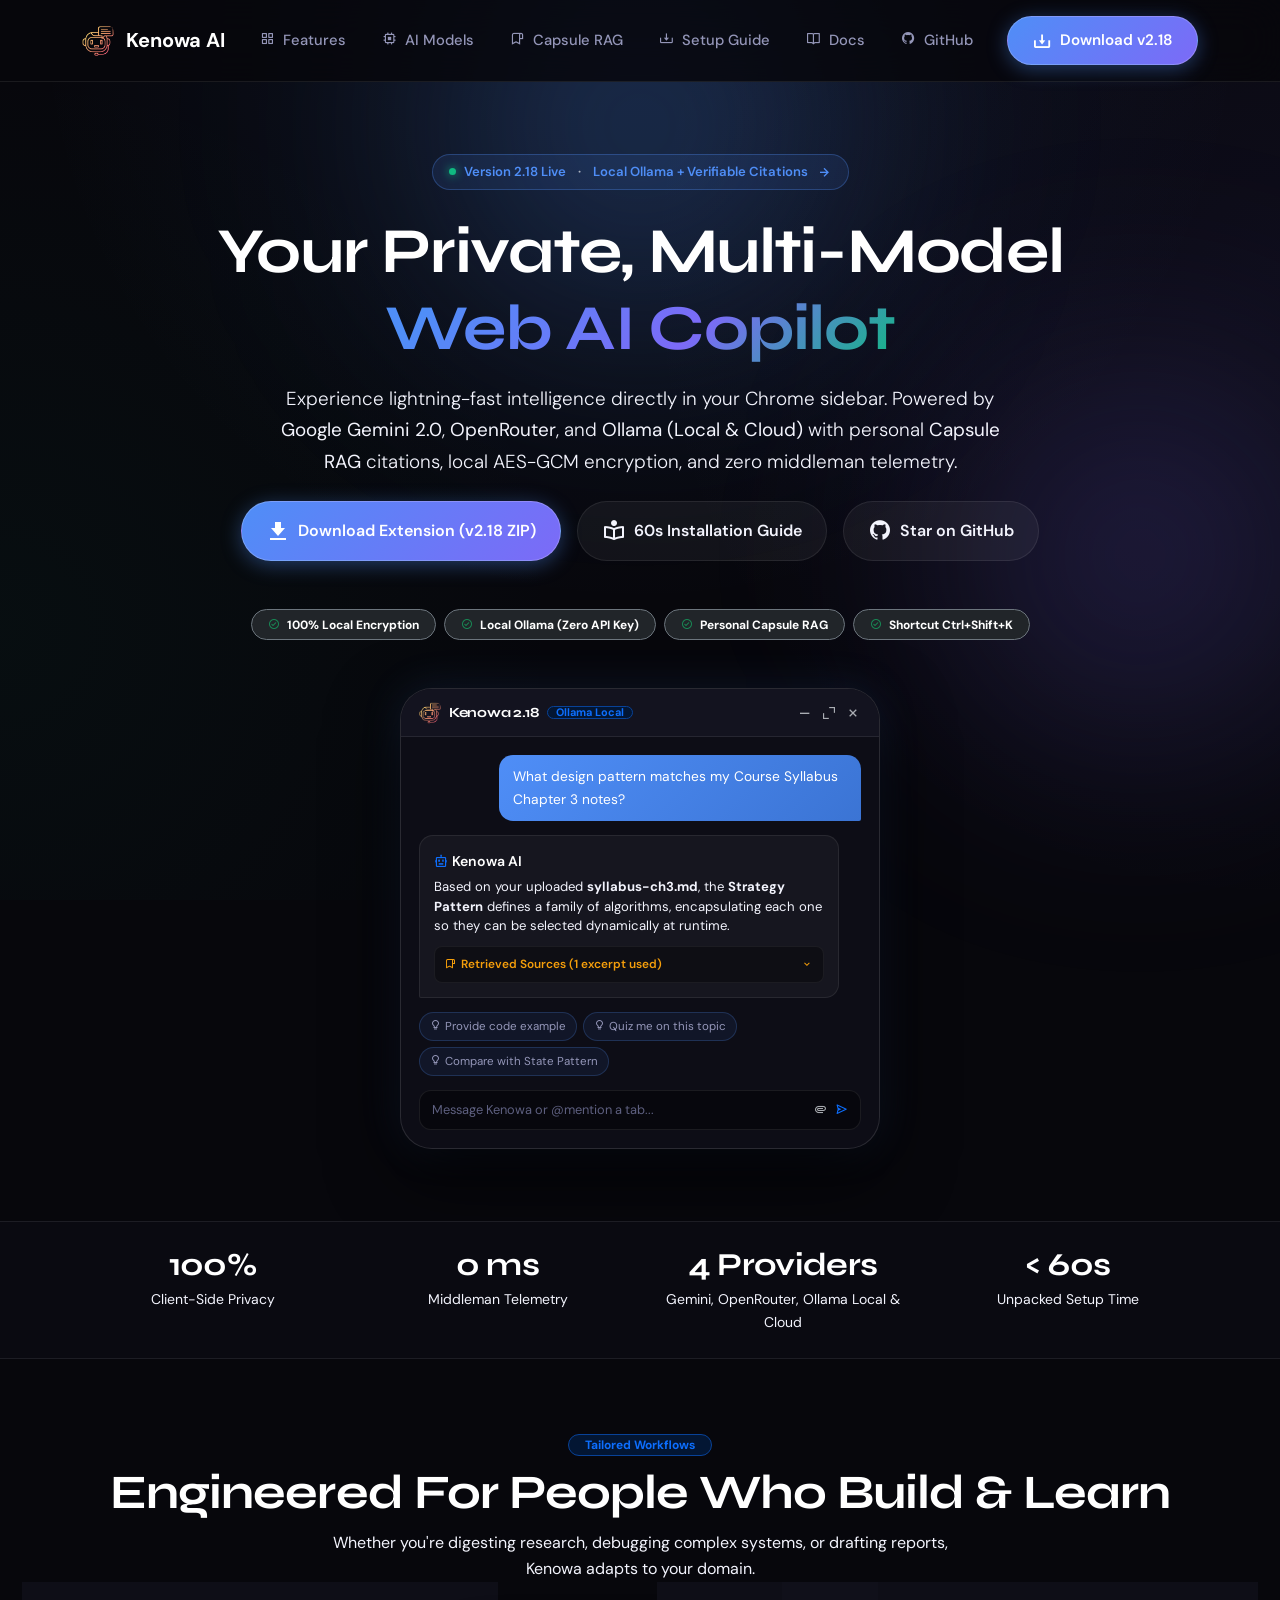
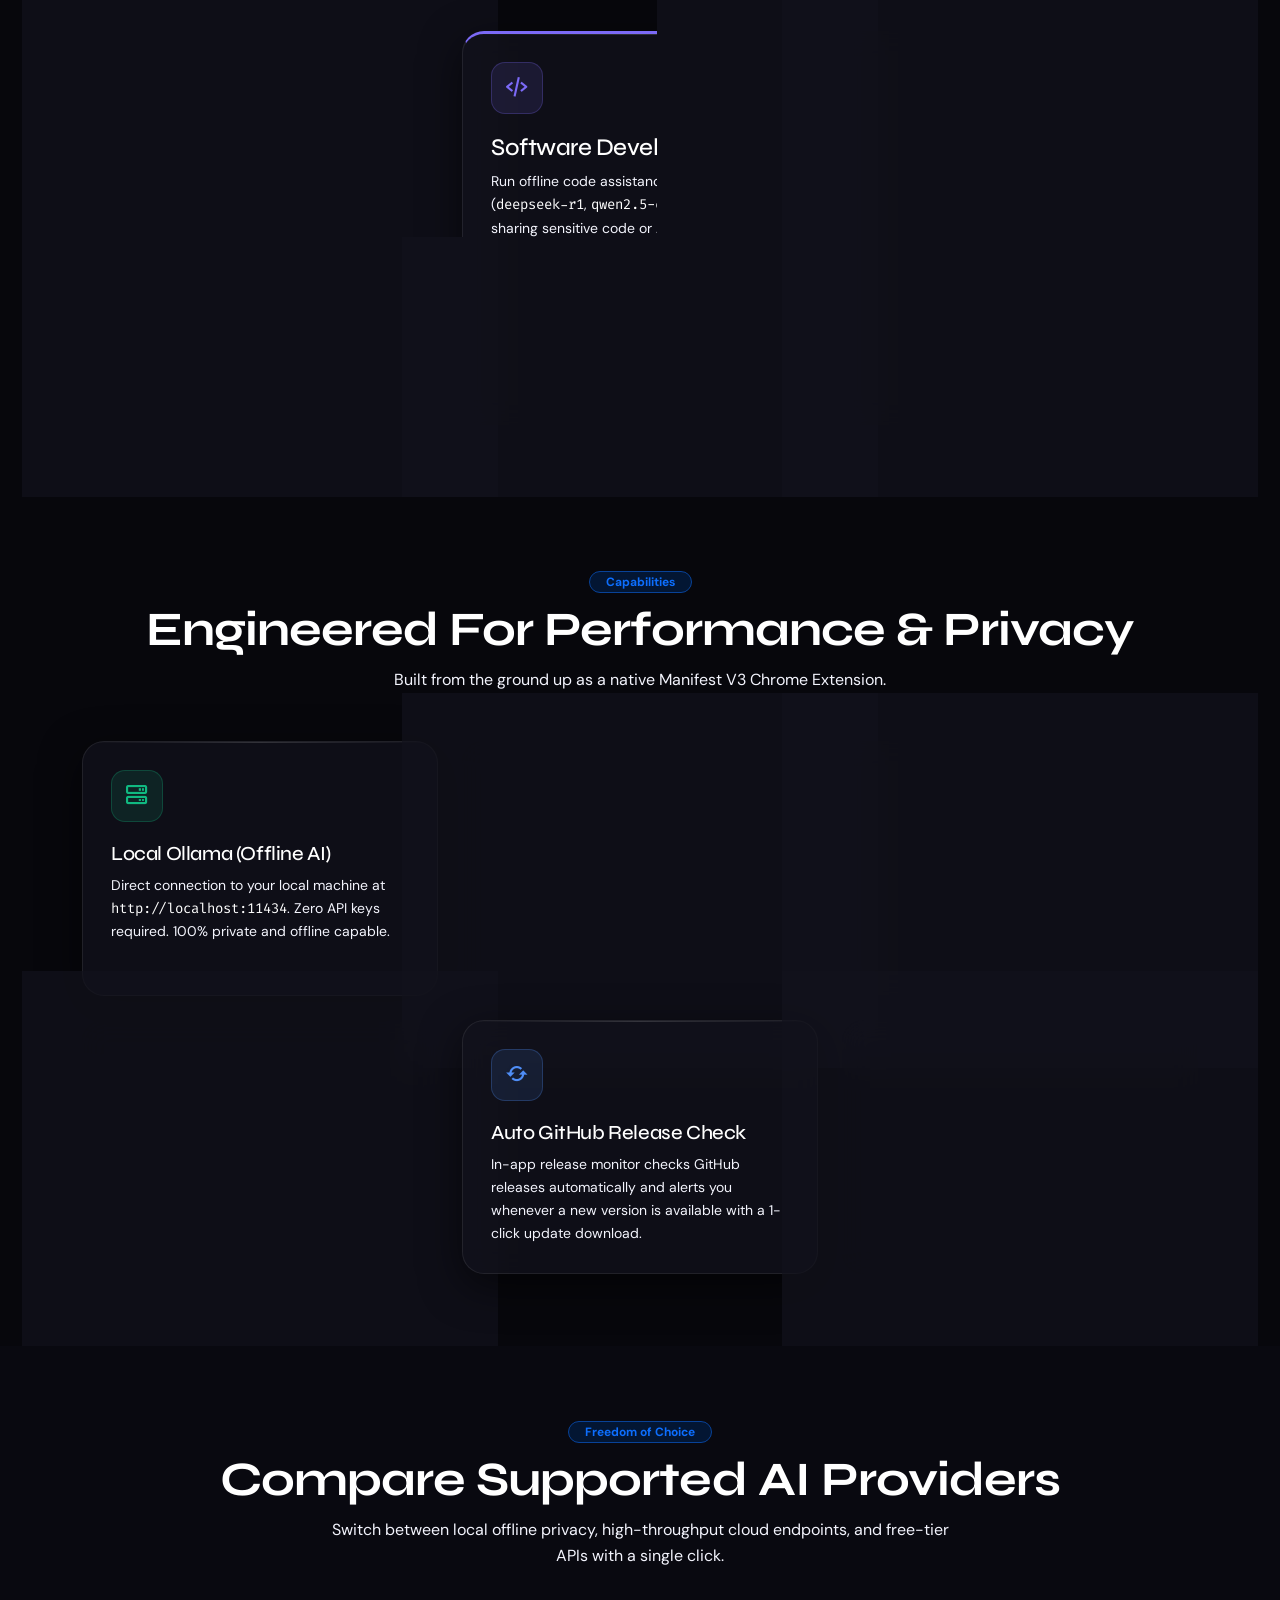
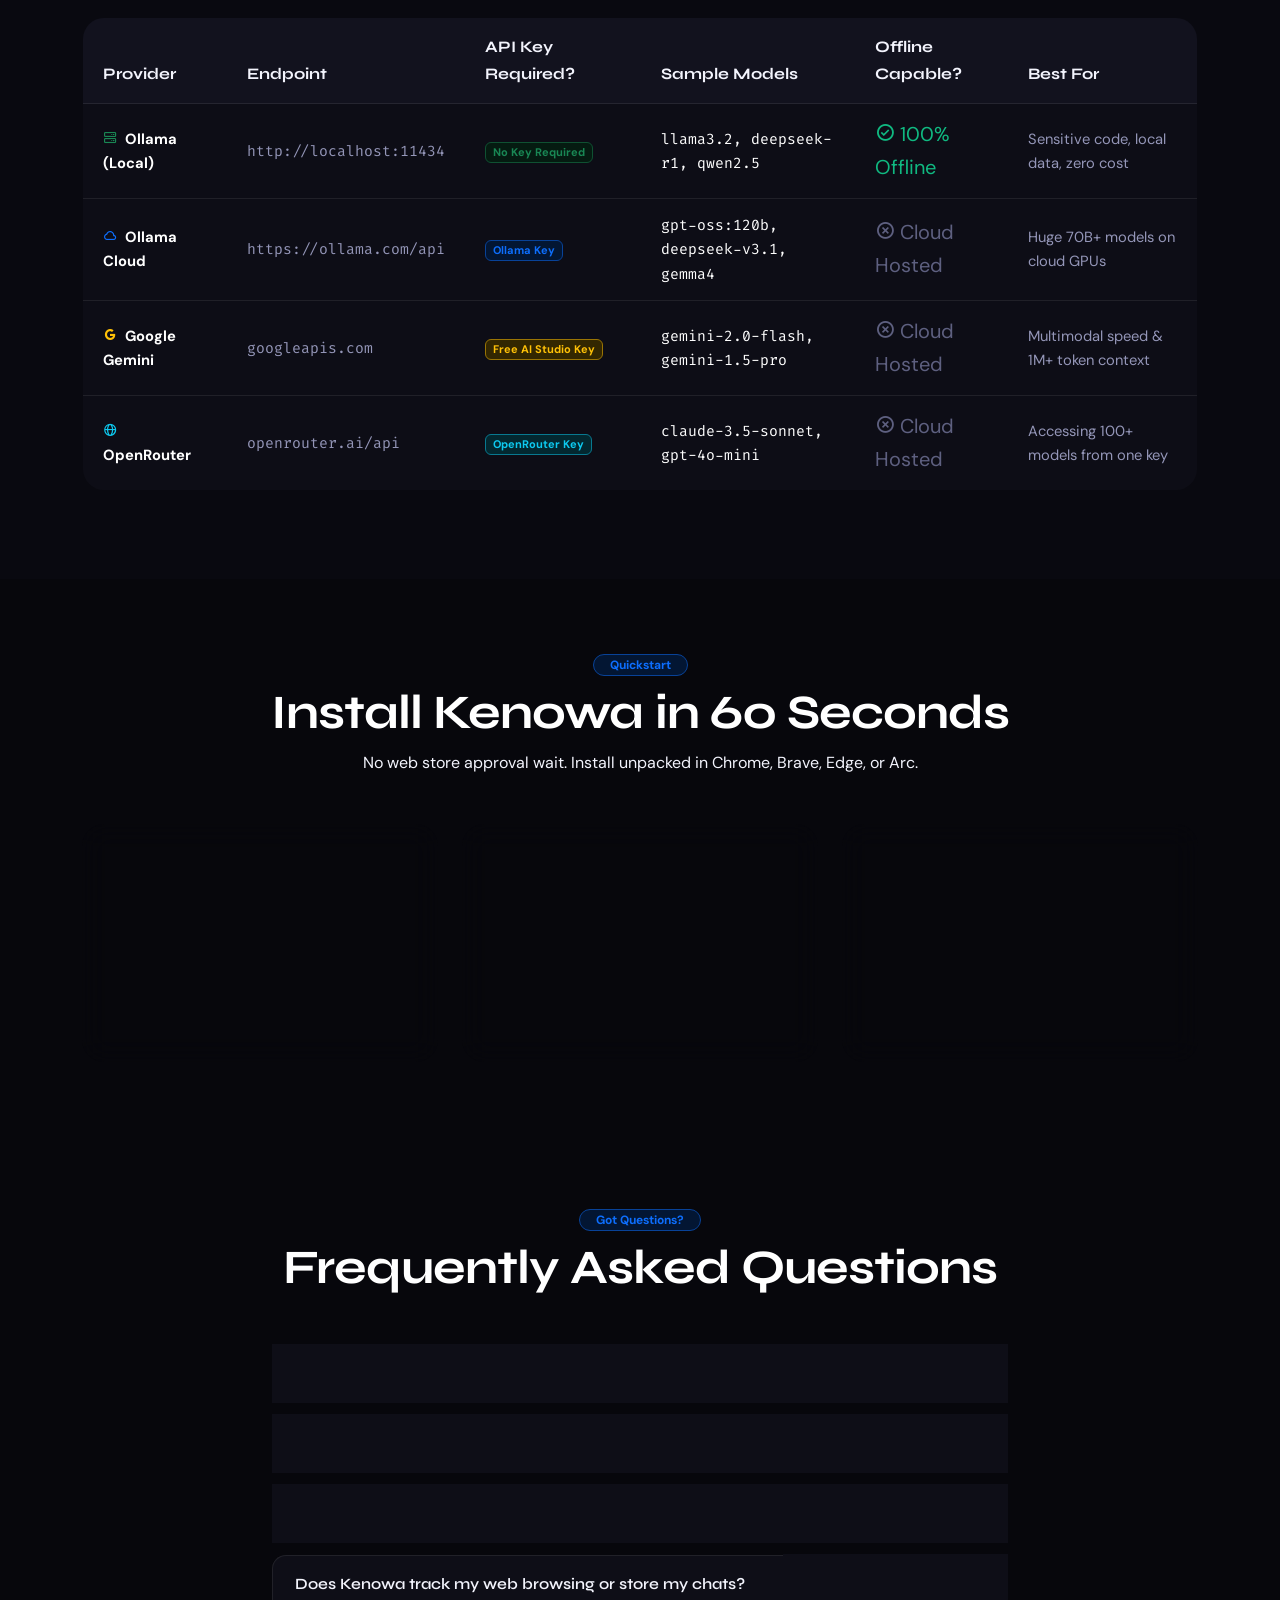
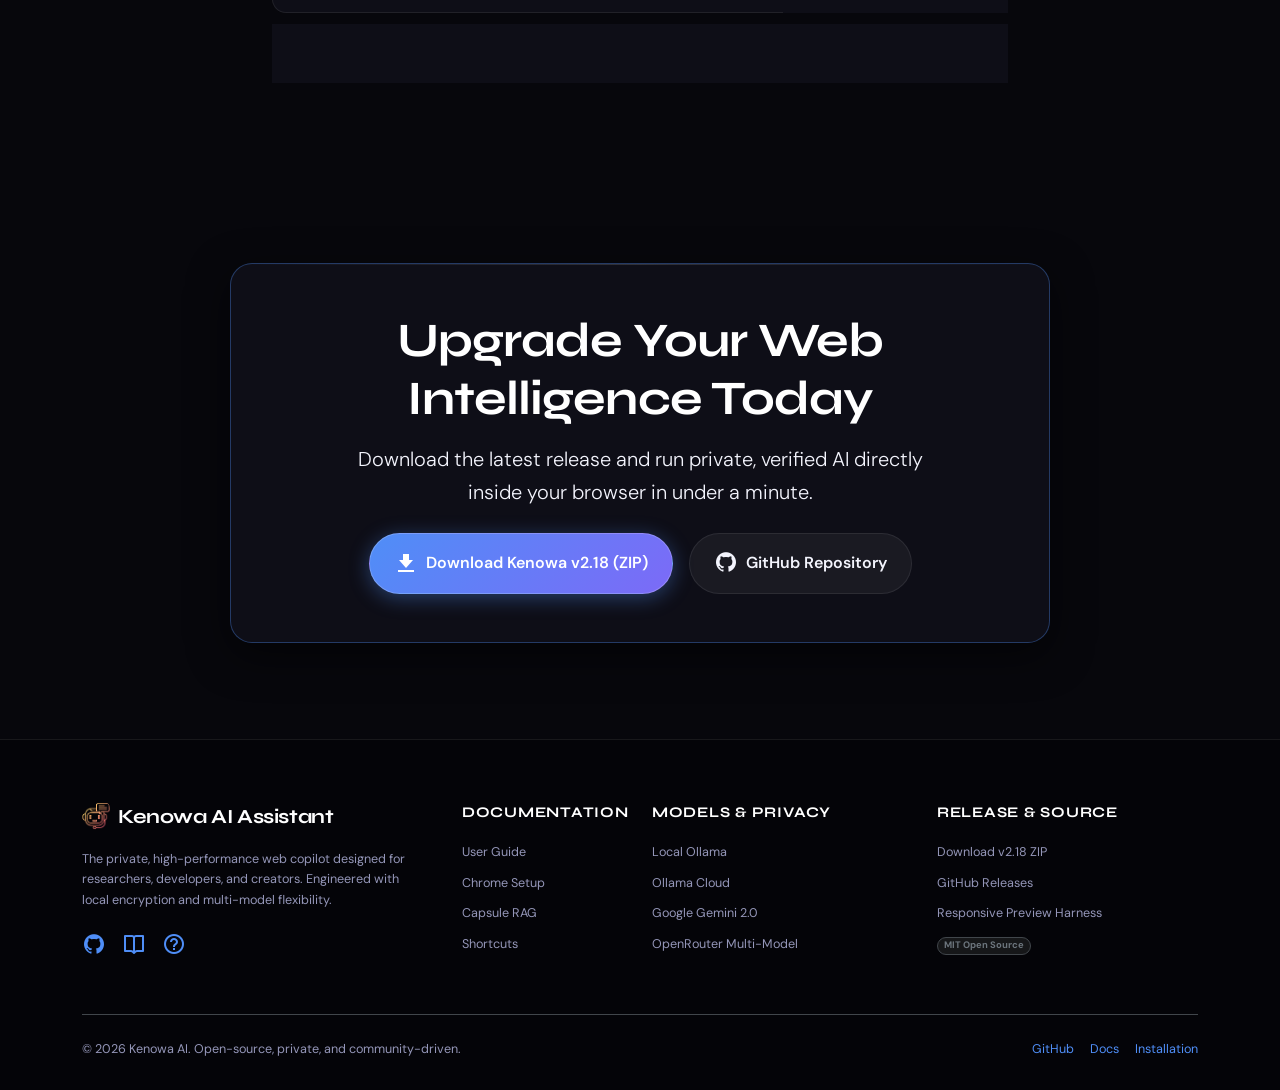
==== commit 16c08339: "Create modern Bootstrap 5 landing page with Boxicons and GitHub Pages hosting" ====
--- a/index.html
+++ b/index.html
@@ -1,42 +1,95 @@
 <!DOCTYPE html>
-<html lang="en">
+<html lang="en" data-bs-theme="dark">
 <head>
   <meta charset="UTF-8">
   <meta name="viewport" content="width=device-width, initial-scale=1.0">
-  <title>Kenowa AI — Premium Web Copilot & Personal Study Assistant</title>
-  <meta name="description" content="Elite, private browser extension with multi-model AI (Gemini, OpenRouter, Ollama), personal Capsule RAG, collapsible source citations, and zero middleman telemetry.">
-  <meta name="keywords" content="Kenowa AI, Chrome Extension, Browser Copilot, Multi-Model AI, Capsule RAG, Study Assistant, DeepSeek, Gemini, Ollama">
-
-  <!-- OpenGraph / Social -->
+  <title>Kenowa AI — Private Multi-Model Web Copilot & Study Assistant</title>
+
+  <!-- Primary Meta Tags -->
+  <meta name="title" content="Kenowa AI — Private Multi-Model Web Copilot & Study Assistant">
+  <meta name="description" content="Experience elite AI in your Chrome sidebar. Powered by Google Gemini 2.0, OpenRouter, and Ollama (Local & Cloud) with personal Capsule RAG, verifiable source citations, and 100% local encryption.">
+  <meta name="keywords" content="Kenowa AI, Chrome Extension, Browser Copilot, Multi-Model AI, Local Ollama, Ollama Cloud, Capsule RAG, Verifiable Citations, DeepSeek R1, Gemini 2.0, Study Assistant">
+  <meta name="author" content="Nadeem Mhd">
+  <meta name="robots" content="index, follow">
+  <link rel="canonical" href="https://nadeemmhdm.github.io/kenowa-extesions/">
+
+  <!-- GEO & AEO Meta Tags -->
+  <meta name="geo.region" content="US">
+  <meta name="geo.placename" content="Global">
+  <meta name="rating" content="General">
+  <meta name="application-name" content="Kenowa AI Assistant">
+  <meta name="theme-color" content="#07070c">
+
+  <!-- Open Graph / Facebook -->
   <meta property="og:type" content="website">
-  <meta property="og:title" content="Kenowa AI — Premium Web Copilot & Personal Study Assistant">
-  <meta property="og:description" content="Experience multi-model intelligence in your Chrome sidebar with personal document RAG, verified citations, and zero-telemetry local privacy.">
+  <meta property="og:url" content="https://nadeemmhdm.github.io/kenowa-extesions/">
+  <meta property="og:title" content="Kenowa AI — Private Multi-Model Web Copilot & Study Assistant">
+  <meta property="og:description" content="Private, multi-model AI assistant in your browser sidebar with personal document RAG, verified citations, and zero middleman telemetry.">
   <meta property="og:image" content="logo.png">
 
-  <!-- Google Fonts -->
+  <!-- Twitter / X -->
+  <meta property="twitter:card" content="summary_large_image">
+  <meta property="twitter:url" content="https://nadeemmhdm.github.io/kenowa-extesions/">
+  <meta property="twitter:title" content="Kenowa AI — Private Multi-Model Web Copilot & Study Assistant">
+  <meta property="twitter:description" content="Private, multi-model AI assistant in your browser sidebar with personal document RAG, verified citations, and zero middleman telemetry.">
+  <meta property="twitter:image" content="logo.png">
+
+  <!-- Favicon -->
+  <link rel="icon" type="image/png" href="logo.png">
+
+  <!-- Google Fonts: Syne & DM Sans & Fira Code -->
   <link rel="preconnect" href="https://fonts.googleapis.com">
   <link rel="preconnect" href="https://fonts.gstatic.com" crossorigin>
-  <link href="https://fonts.googleapis.com/css2?family=Syne:wght@500;600;700;800&family=DM+Sans:ital,opsz,wght@0,9..40,300;0,9..40,400;0,9..40,500;0,9..40,600;0,9..40,700&family=Fira+Code:wght@400;500;600&display=swap" rel="stylesheet">
+  <link href="https://fonts.googleapis.com/css2?family=DM+Sans:ital,opsz,wght@0,9..40,300;0,9..40,400;0,9..40,500;0,9..40,600;0,9..40,700;1,9..40,400&family=Fira+Code:wght@400;500;600&family=Syne:wght@600;700;800&display=swap" rel="stylesheet">
+
+  <!-- Bootstrap 5 CSS -->
+  <link href="https://cdn.jsdelivr.net/npm/bootstrap@5.3.3/dist/css/bootstrap.min.css" rel="stylesheet" integrity="sha384-QWTKZyjpPEjISv5WaRU9OFeRpok6YctnYmDr5pNlyT2bRjXh0JMhjY6hW+ALEwIH" crossorigin="anonymous">
+
+  <!-- Boxicons CSS -->
+  <link href="https://unpkg.com/boxicons@2.1.4/css/boxicons.min.css" rel="stylesheet">
+
+  <!-- Schema.org JSON-LD Structured Data for SEO / AEO -->
+  <script type="application/ld+json">
+  {
+    "@context": "https://schema.org",
+    "@type": "SoftwareApplication",
+    "name": "Kenowa AI Assistant",
+    "operatingSystem": "Google Chrome, Brave, Microsoft Edge, Arc",
+    "applicationCategory": "BrowserExtension",
+    "offers": {
+      "@type": "Offer",
+      "price": "0.00",
+      "priceCurrency": "USD"
+    },
+    "description": "Private, multi-model browser extension copilot with Capsule RAG, verified citations, Gemini 2.0, OpenRouter, and Ollama Local & Cloud support.",
+    "author": {
+      "@type": "Person",
+      "name": "Nadeem Mhd"
+    },
+    "softwareVersion": "2.18",
+    "downloadUrl": "https://github.com/nadeemmhdm/kenowa-extesions/archive/refs/tags/v2.18.zip"
+  }
+  </script>
 
   <style>
-    /* ============================================================
-       KENOWA AI — PRESTIGE OBSIDIAN DESIGN SYSTEM
-       ============================================================ */
+    /* -------------------------------------------------------------
+       OBSIDIAN LUXURY DESIGN SYSTEM (KENOWA AI)
+       ------------------------------------------------------------- */
     :root {
       --bg-dark: #07070c;
       --bg-surface: #0e0e17;
       --bg-card: rgba(18, 18, 28, 0.72);
-      --bg-card-hover: rgba(26, 26, 40, 0.85);
+      --bg-card-hover: rgba(28, 28, 44, 0.88);
       --bg-elevated: #161624;
-      --bg-pill: rgba(255, 255, 255, 0.05);
+      --bg-glass: rgba(255, 255, 255, 0.035);
 
       --accent: #4f8ef7;
-      --accent-glow: rgba(79, 142, 247, 0.4);
+      --accent-glow: rgba(79, 142, 247, 0.38);
       --accent-subtle: rgba(79, 142, 247, 0.12);
-      --accent-2: #7c6af7;
-      --accent-2-glow: rgba(124, 106, 247, 0.35);
-      --accent-emerald: #3ecf8e;
-      --accent-amber: #f5a623;
+      --accent-violet: #7c6af7;
+      --accent-violet-glow: rgba(124, 106, 247, 0.35);
+      --accent-emerald: #10b981;
+      --accent-amber: #f59e0b;
 
       --text-main: #f3f4fd;
       --text-sub: #9496b8;
@@ -44,7 +97,7 @@
 
       --border: rgba(255, 255, 255, 0.08);
       --border-bright: rgba(79, 142, 247, 0.35);
-      --border-glow: rgba(124, 106, 247, 0.45);
+      --border-violet: rgba(124, 106, 247, 0.35);
 
       --radius-sm: 8px;
       --radius-md: 14px;
@@ -52,19 +105,12 @@
       --radius-xl: 32px;
       --radius-full: 9999px;
 
-      --shadow-sm: 0 4px 16px rgba(0, 0, 0, 0.4);
-      --shadow-md: 0 12px 36px rgba(0, 0, 0, 0.6);
-      --shadow-lg: 0 24px 70px rgba(0, 0, 0, 0.8);
-      --shadow-accent: 0 0 35px var(--accent-glow);
-
-      --ease-spring: cubic-bezier(0.34, 1.56, 0.64, 1);
-      --ease-smooth: cubic-bezier(0.2, 0.8, 0.2, 1);
-    }
-
-    *, *::before, *::after {
+      --shadow-card: 0 12px 40px rgba(0, 0, 0, 0.55);
+      --shadow-glow: 0 0 35px var(--accent-glow);
+    }
+
+    * {
       box-sizing: border-box;
-      margin: 0;
-      padding: 0;
     }
 
     html {
@@ -76,1266 +122,850 @@
       color: var(--text-main);
       font-family: 'DM Sans', -apple-system, BlinkMacSystemFont, sans-serif;
       font-size: 16px;
-      line-height: 1.6;
+      line-height: 1.65;
       overflow-x: hidden;
-      -webkit-font-smoothing: antialiased;
       background-image: 
-        radial-gradient(circle at 50% 0%, rgba(79, 142, 247, 0.08) 0%, transparent 60%),
-        radial-gradient(circle at 100% 30%, rgba(124, 106, 247, 0.05) 0%, transparent 50%);
-    }
-
-    /* Ambient noise overlay */
-    body::before {
-      content: '';
-      position: fixed;
-      inset: 0;
-      background-image: url("data:image/svg+xml,%3Csvg viewBox='0 0 256 256' xmlns='http://www.w3.org/2000/svg'%3E%3Cfilter id='noise'%3E%3CfeTurbulence type='fractalNoise' baseFrequency='0.85' numOctaves='3' stitchTiles='stitch'/%3E%3C/filter%3E%3Crect width='100%25' height='100%25' filter='url(%23noise)' opacity='0.02'/%3E%3C/svg%3E");
-      pointer-events: none;
-      z-index: 999;
-      opacity: 0.6;
-    }
-
-    /* Ambient fluid glow blobs */
-    .blob {
+        radial-gradient(circle at 50% 0%, rgba(79, 142, 247, 0.09) 0%, transparent 55%),
+        radial-gradient(circle at 100% 30%, rgba(124, 106, 247, 0.06) 0%, transparent 45%),
+        radial-gradient(circle at 0% 70%, rgba(16, 185, 129, 0.04) 0%, transparent 40%);
+      background-attachment: fixed;
+    }
+
+    h1, h2, h3, h4, h5, h6, .brand-font {
+      font-family: 'Syne', sans-serif;
+      letter-spacing: -0.02em;
+    }
+
+    code, pre, .font-mono {
+      font-family: 'Fira Code', monospace;
+    }
+
+    a {
+      text-decoration: none;
+      color: var(--accent);
+      transition: all 0.2s ease;
+    }
+    a:hover {
+      color: #79aeff;
+    }
+
+    /* Ambient Glow Background Orbs */
+    .glow-orb {
       position: absolute;
       border-radius: 50%;
-      filter: blur(130px);
+      filter: blur(120px);
       pointer-events: none;
       z-index: 0;
-      opacity: 0.38;
-      mix-blend-mode: screen;
-    }
-    .blob-1 {
+    }
+    .glow-orb-1 {
       top: -100px;
-      left: 15%;
-      width: 550px;
-      height: 550px;
-      background: radial-gradient(circle, var(--accent) 0%, rgba(79, 142, 247, 0.1) 60%, transparent 80%);
-    }
-    .blob-2 {
-      top: 38%;
-      right: 5%;
-      width: 500px;
-      height: 500px;
-      background: radial-gradient(circle, var(--accent-2) 0%, rgba(124, 106, 247, 0.15) 60%, transparent 80%);
-    }
-    .blob-3 {
-      bottom: 15%;
-      left: 10%;
-      width: 600px;
-      height: 600px;
-      background: radial-gradient(circle, #2563eb 0%, rgba(37, 99, 235, 0.1) 60%, transparent 80%);
-    }
-
-    /* Typography helpers */
-    .font-syne {
-      font-family: 'Syne', sans-serif;
-    }
-    .text-gradient {
-      background: linear-gradient(135deg, #ffffff 15%, #93c5fd 65%, #c4b5fd 100%);
-      -webkit-background-clip: text;
-      -webkit-text-fill-color: transparent;
-      background-clip: text;
-    }
-    .text-gradient-accent {
-      background: linear-gradient(135deg, var(--accent) 0%, var(--accent-2) 100%);
-      -webkit-background-clip: text;
-      -webkit-text-fill-color: transparent;
-      background-clip: text;
-    }
-
-    .container {
-      max-width: 1240px;
-      margin: 0 auto;
-      padding: 0 24px;
-      position: relative;
-      z-index: 2;
-    }
-
-    /* ── Sticky Navbar ────────────────────────────────────────── */
-    header.site-header {
+      left: 50%;
+      transform: translateX(-50%);
+      width: 650px;
+      height: 450px;
+      background: radial-gradient(circle, var(--accent-glow), transparent 70%);
+    }
+    .glow-orb-2 {
+      top: 35%;
+      right: -100px;
+      width: 480px;
+      height: 480px;
+      background: radial-gradient(circle, var(--accent-violet-glow), transparent 70%);
+    }
+
+    /* Sticky Navbar */
+    .site-nav {
       position: sticky;
       top: 0;
-      z-index: 100;
-      backdrop-filter: blur(20px);
-      -webkit-backdrop-filter: blur(20px);
+      z-index: 1000;
+      backdrop-filter: blur(18px);
+      -webkit-backdrop-filter: blur(18px);
       background: rgba(7, 7, 12, 0.82);
       border-bottom: 1px solid var(--border);
-      transition: all 0.3s var(--ease-smooth);
-    }
-    .nav-wrap {
-      display: flex;
-      justify-content: space-between;
-      align-items: center;
-      padding: 14px 0;
-    }
-    .brand-link {
+      transition: all 0.3s ease;
+    }
+    .site-nav.scrolled {
+      border-bottom-color: var(--border-bright);
+      box-shadow: 0 10px 30px rgba(0, 0, 0, 0.65);
+    }
+    .nav-brand {
       display: flex;
       align-items: center;
       gap: 12px;
-      text-decoration: none;
-      color: var(--text-main);
-    }
-    .brand-logo-img {
-      width: 34px;
-      height: 34px;
-      object-fit: contain;
-      filter: drop-shadow(0 0 12px var(--accent-glow));
-    }
-    .brand-title {
-      font-family: 'Syne', sans-serif;
-      font-weight: 800;
-      font-size: 1.3rem;
-      letter-spacing: -0.02em;
-    }
-    .brand-version-tag {
-      font-family: 'Fira Code', monospace;
-      font-size: 0.68rem;
-      padding: 2px 7px;
-      border-radius: 6px;
-      background: var(--accent-subtle);
-      border: 1px solid var(--border-bright);
-      color: var(--accent);
+      font-size: 1.25rem;
+      font-weight: 700;
+      color: #fff;
+    }
+    .nav-brand img {
+      width: 32px;
+      height: 32px;
+      border-radius: 8px;
+    }
+    .nav-link-custom {
+      color: var(--text-sub) !important;
+      font-weight: 500;
+      font-size: 0.92rem;
+      padding: 8px 16px !important;
+      border-radius: var(--radius-full);
+      transition: all 0.2s ease;
+    }
+    .nav-link-custom:hover {
+      color: #fff !important;
+      background: var(--bg-glass);
+    }
+
+    /* Buttons */
+    .btn-kenowa-primary {
+      background: linear-gradient(135deg, #4f8ef7, #7c6af7);
+      color: #fff;
       font-weight: 600;
-    }
-
-    .nav-menu {
-      display: flex;
-      align-items: center;
-      gap: 30px;
-    }
-    .nav-item {
-      color: var(--text-sub);
-      text-decoration: none;
-      font-size: 0.92rem;
-      font-weight: 500;
-      transition: color 0.2s, transform 0.2s;
-      position: relative;
-    }
-    .nav-item:hover {
-      color: var(--text-main);
-    }
-    .nav-actions {
-      display: flex;
-      align-items: center;
-      gap: 14px;
-    }
-
-    /* Buttons */
-    .btn {
+      font-size: 0.95rem;
+      padding: 11px 24px;
+      border-radius: var(--radius-full);
+      border: 1px solid rgba(255, 255, 255, 0.2);
+      box-shadow: 0 4px 20px var(--accent-glow);
+      transition: all 0.25s cubic-bezier(0.34, 1.56, 0.64, 1);
       display: inline-flex;
       align-items: center;
-      justify-content: center;
-      gap: 9px;
+      gap: 8px;
+    }
+    .btn-kenowa-primary:hover {
+      transform: translateY(-2px);
+      box-shadow: 0 8px 28px rgba(79, 142, 247, 0.55);
+      color: #fff;
+    }
+    .btn-kenowa-secondary {
+      background: rgba(255, 255, 255, 0.05);
+      color: var(--text-main);
+      font-weight: 600;
+      font-size: 0.95rem;
       padding: 11px 22px;
       border-radius: var(--radius-full);
-      font-size: 0.92rem;
-      font-weight: 600;
-      font-family: 'DM Sans', sans-serif;
-      text-decoration: none;
-      cursor: pointer;
-      transition: all 0.22s var(--ease-spring);
-      border: none;
-      white-space: nowrap;
-    }
-    .btn-primary {
-      background: linear-gradient(135deg, var(--accent), var(--accent-2));
-      color: #fff;
-      box-shadow: 0 4px 20px var(--accent-glow), inset 0 1px 0 rgba(255, 255, 255, 0.2);
-      border: 1px solid rgba(255, 255, 255, 0.15);
-    }
-    .btn-primary:hover {
-      transform: translateY(-2px) scale(1.02);
-      box-shadow: 0 8px 30px var(--accent-glow), 0 0 0 1px rgba(79, 142, 247, 0.3);
-    }
-    .btn-primary:active {
-      transform: scale(0.98);
-    }
-    .btn-glass {
-      background: rgba(255, 255, 255, 0.05);
       border: 1px solid var(--border);
-      color: var(--text-main);
-      backdrop-filter: blur(10px);
-    }
-    .btn-glass:hover {
-      background: rgba(255, 255, 255, 0.09);
-      border-color: var(--border-bright);
-      transform: translateY(-2px);
-    }
-
-    /* ── Hero Section ─────────────────────────────────────────── */
-    section.hero-section {
-      padding: 70px 0 90px;
-      text-align: center;
-      position: relative;
-    }
-    .hero-eyebrow {
+      transition: all 0.2s ease;
       display: inline-flex;
       align-items: center;
-      gap: 9px;
-      padding: 7px 16px;
+      gap: 8px;
+    }
+    .btn-kenowa-secondary:hover {
+      background: rgba(255, 255, 255, 0.1);
+      color: #fff;
+      border-color: rgba(255, 255, 255, 0.25);
+      transform: translateY(-2px);
+    }
+
+    /* Badges & Pills */
+    .hero-badge {
+      display: inline-flex;
+      align-items: center;
+      gap: 8px;
+      padding: 6px 16px;
+      background: rgba(79, 142, 247, 0.1);
+      border: 1px solid rgba(79, 142, 247, 0.3);
       border-radius: var(--radius-full);
-      background: rgba(79, 142, 247, 0.09);
-      border: 1px solid var(--border-bright);
+      font-size: 0.82rem;
+      font-weight: 600;
       color: var(--accent);
-      font-size: 0.8rem;
-      font-weight: 600;
-      letter-spacing: 0.06em;
-      text-transform: uppercase;
       margin-bottom: 24px;
-      backdrop-filter: blur(8px);
-    }
-    .eyebrow-dot {
+    }
+    .hero-badge i {
+      font-size: 1rem;
+    }
+    .status-dot {
       width: 7px;
       height: 7px;
+      background: var(--accent-emerald);
       border-radius: 50%;
-      background: var(--accent-emerald);
-      box-shadow: 0 0 8px var(--accent-emerald);
-    }
-
-    .hero-heading {
-      font-family: 'Syne', sans-serif;
-      font-size: clamp(2.5rem, 6.2vw, 4.4rem);
-      font-weight: 800;
-      line-height: 1.1;
-      letter-spacing: -0.035em;
-      max-width: 980px;
-      margin: 0 auto 24px;
-    }
-
-    .hero-lead {
-      color: var(--text-sub);
-      font-size: clamp(1.05rem, 2vw, 1.25rem);
-      max-width: 760px;
-      margin: 0 auto 38px;
-      line-height: 1.65;
-    }
-
-    .hero-cta-group {
+      box-shadow: 0 0 10px var(--accent-emerald);
+      animation: pulseDot 2s infinite;
+    }
+    @keyframes pulseDot {
+      0%, 100% { opacity: 1; transform: scale(1); }
+      50% { opacity: 0.4; transform: scale(1.3); }
+    }
+
+    /* Cards & Glassmorphism */
+    .glass-card {
+      background: var(--bg-card);
+      backdrop-filter: blur(14px);
+      -webkit-backdrop-filter: blur(14px);
+      border: 1px solid var(--border);
+      border-radius: var(--radius-lg);
+      padding: 28px;
+      box-shadow: var(--shadow-card);
+      transition: all 0.3s ease;
+      position: relative;
+      overflow: hidden;
+    }
+    .glass-card:hover {
+      border-color: var(--border-bright);
+      background: var(--bg-card-hover);
+      transform: translateY(-4px);
+    }
+    .glass-card::before {
+      content: '';
+      position: absolute;
+      top: 0;
+      left: 0;
+      right: 0;
+      height: 1px;
+      background: linear-gradient(90deg, transparent, rgba(255, 255, 255, 0.15), transparent);
+    }
+
+    /* Feature Icon Box */
+    .feature-icon-box {
+      width: 52px;
+      height: 52px;
+      border-radius: var(--radius-md);
       display: flex;
       align-items: center;
       justify-content: center;
-      gap: 16px;
-      flex-wrap: wrap;
-      margin-bottom: 50px;
-    }
-
-    /* Hero Trust Metrics Grid */
-    .hero-metrics {
-      display: grid;
-      grid-template-columns: repeat(4, 1fr);
-      gap: 18px;
-      max-width: 900px;
-      margin: 0 auto 60px;
-      padding: 16px 20px;
-      border-radius: var(--radius-lg);
-      background: rgba(22, 22, 32, 0.5);
-      border: 1px solid var(--border);
-      backdrop-filter: blur(12px);
-    }
-    .metric-card {
-      text-align: center;
-    }
-    .metric-value {
-      font-family: 'Syne', sans-serif;
-      font-size: 1.45rem;
-      font-weight: 800;
-      color: var(--text-main);
-    }
-    .metric-label {
-      font-size: 0.78rem;
-      color: var(--text-sub);
-      margin-top: 2px;
-      text-transform: uppercase;
-      letter-spacing: 0.05em;
-    }
-
-    /* ── Hero Mockup Showcase ─────────────────────────────────── */
-    .showcase-stage {
-      max-width: 1040px;
+      font-size: 1.6rem;
+      margin-bottom: 20px;
+    }
+    .icon-blue { background: rgba(79, 142, 247, 0.12); color: var(--accent); border: 1px solid rgba(79, 142, 247, 0.25); }
+    .icon-violet { background: rgba(124, 106, 247, 0.12); color: var(--accent-violet); border: 1px solid rgba(124, 106, 247, 0.25); }
+    .icon-emerald { background: rgba(16, 185, 129, 0.12); color: var(--accent-emerald); border: 1px solid rgba(16, 185, 129, 0.25); }
+    .icon-amber { background: rgba(245, 158, 11, 0.12); color: var(--accent-amber); border: 1px solid rgba(245, 158, 11, 0.25); }
+
+    /* Interactive Extension Mockup */
+    .mockup-window {
+      background: #0d0d16;
+      border: 1px solid rgba(255, 255, 255, 0.12);
+      border-radius: var(--radius-xl);
+      box-shadow: 0 25px 70px rgba(0, 0, 0, 0.8), 0 0 40px rgba(79, 142, 247, 0.15);
+      overflow: hidden;
+      max-width: 480px;
       margin: 0 auto;
-      border-radius: var(--radius-xl);
-      padding: 10px;
-      background: linear-gradient(150deg, rgba(79, 142, 247, 0.28), rgba(124, 106, 247, 0.15) 45%, rgba(255, 255, 255, 0.04));
-      border: 1px solid var(--border-bright);
-      box-shadow: 0 30px 100px rgba(0, 0, 0, 0.85), var(--shadow-accent);
-    }
-    .showcase-canvas {
-      border-radius: calc(var(--radius-xl) - 8px);
-      background: #090910;
-      border: 1px solid rgba(255, 255, 255, 0.06);
-      padding: 24px;
-      display: grid;
-      grid-template-columns: 1fr 370px;
-      gap: 24px;
       text-align: left;
     }
-    @media (max-width: 920px) {
-      .showcase-canvas {
-        grid-template-columns: 1fr;
-      }
-    }
-
-    /* Browser Mockup Half */
-    .browser-mock {
-      background: #11111a;
-      border: 1px solid var(--border);
-      border-radius: var(--radius-md);
-      overflow: hidden;
-      display: flex;
-      flex-direction: column;
-    }
-    .browser-top {
-      background: rgba(0, 0, 0, 0.35);
-      border-bottom: 1px solid var(--border);
-      padding: 12px 16px;
-      display: flex;
-      align-items: center;
-      gap: 12px;
-    }
-    .browser-dots {
-      display: flex;
-      gap: 6px;
-    }
-    .b-dot {
-      width: 10px;
-      height: 10px;
-      border-radius: 50%;
-      background: rgba(255, 255, 255, 0.15);
-    }
-    .b-dot.red { background: #ef4444; }
-    .b-dot.yellow { background: #f59e0b; }
-    .b-dot.green { background: #10b981; }
-    .browser-bar {
-      flex: 1;
-      background: rgba(255, 255, 255, 0.04);
-      padding: 5px 12px;
-      border-radius: 6px;
-      font-family: 'Fira Code', monospace;
-      font-size: 0.74rem;
-      color: var(--text-sub);
-    }
-    .browser-body {
-      padding: 24px;
-      color: var(--text-sub);
-      font-size: 0.9rem;
-      line-height: 1.7;
-    }
-    .browser-highlight {
-      background: rgba(79, 142, 247, 0.22);
-      color: #93c5fd;
-      padding: 2px 5px;
-      border-radius: 4px;
-      border-bottom: 2px solid var(--accent);
-    }
-
-    /* Sidepanel Mockup Half */
-    .sidepanel-mock {
-      background: var(--bg-surface);
-      border: 1px solid var(--border-bright);
-      border-radius: var(--radius-md);
-      overflow: hidden;
-      display: flex;
-      flex-direction: column;
-      box-shadow: 0 10px 40px rgba(0, 0, 0, 0.6);
-    }
-    .mock-header {
-      padding: 12px 14px;
-      background: rgba(10, 10, 15, 0.85);
-      border-bottom: 1px solid var(--border);
+    .mockup-header {
+      background: #13131f;
+      padding: 12px 18px;
       display: flex;
       align-items: center;
       justify-content: space-between;
-    }
-    .mock-header-brand {
-      display: flex;
-      align-items: center;
-      gap: 8px;
-      font-family: 'Syne', sans-serif;
-      font-weight: 700;
-      font-size: 0.88rem;
-    }
-    .mock-body {
-      padding: 16px;
-      flex: 1;
+      border-bottom: 1px solid var(--border);
+    }
+    .mockup-body {
+      padding: 18px;
       display: flex;
       flex-direction: column;
-      gap: 12px;
-    }
-    .mock-user-msg {
+      gap: 14px;
+      font-size: 0.88rem;
+    }
+    .mock-msg-user {
       align-self: flex-end;
-      background: rgba(79, 142, 247, 0.16);
-      border: 1px solid rgba(79, 142, 247, 0.32);
+      background: linear-gradient(135deg, #4f8ef7, #3b74d4);
+      color: #fff;
       padding: 10px 14px;
-      border-radius: 18px 18px 4px 18px;
-      font-size: 0.84rem;
-      max-width: 88%;
+      border-radius: 14px 14px 2px 14px;
+      max-width: 82%;
+      font-size: 0.86rem;
+    }
+    .mock-msg-ai {
+      align-self: flex-start;
+      background: rgba(255, 255, 255, 0.04);
+      border: 1px solid var(--border);
       color: var(--text-main);
-    }
-    .mock-ai-msg {
-      align-self: flex-start;
-      color: #dbe0f5;
-      font-size: 0.84rem;
-      line-height: 1.55;
-      width: 100%;
-    }
-    
-    /* Interactive Collapsible Source Pill inside Mockup */
-    .mock-source-collapsible {
-      margin-top: 8px;
-      border: 1px solid var(--border);
-      border-radius: var(--radius-sm);
-      background: rgba(22, 22, 31, 0.65);
-      overflow: hidden;
-    }
-    .mock-source-toggle {
-      width: 100%;
-      display: flex;
-      align-items: center;
-      gap: 7px;
-      padding: 7px 11px;
-      background: transparent;
-      border: none;
-      color: var(--text-sub);
-      font-size: 0.76rem;
-      font-weight: 600;
-      cursor: pointer;
-      text-align: left;
-    }
-    .mock-source-toggle:hover {
-      color: var(--text-main);
-    }
-    .mock-source-detail {
-      border-top: 1px solid var(--border);
+      padding: 14px;
+      border-radius: 14px 14px 14px 2px;
+      max-width: 95%;
+      position: relative;
+    }
+    .mock-sources-drawer {
+      margin-top: 10px;
       padding: 8px 10px;
-      background: rgba(10, 10, 15, 0.5);
-      font-size: 0.72rem;
-      color: #94a3b8;
-      line-height: 1.45;
-    }
-
-    .mock-suggestions-list {
-      display: flex;
-      flex-direction: column;
-      align-items: flex-end;
-      gap: 6px;
-      margin-top: 8px;
-    }
-    .mock-chip {
-      background: var(--bg-card);
-      border: 1px solid var(--border);
-      color: var(--text-sub);
-      padding: 6px 12px;
-      border-radius: 20px;
-      font-size: 0.74rem;
-      cursor: pointer;
-      transition: all 0.2s;
-    }
-    .mock-chip:hover {
-      border-color: var(--border-bright);
-      color: var(--text-main);
-    }
-
-    .mock-input-area {
-      margin-top: auto;
-      border: 1px solid var(--border);
-      border-radius: 20px;
-      padding: 10px 14px;
-      background: #141420;
+      background: rgba(0, 0, 0, 0.35);
+      border: 1px solid rgba(255, 255, 255, 0.06);
+      border-radius: 8px;
+    }
+    .mock-sources-trigger {
       display: flex;
       align-items: center;
       justify-content: space-between;
-      gap: 8px;
-    }
-    .mock-send-btn {
-      width: 34px;
-      height: 34px;
-      border-radius: 11px;
-      background: linear-gradient(135deg, var(--accent), var(--accent-2));
-      display: grid;
-      place-items: center;
+      font-size: 0.74rem;
+      font-weight: 600;
+      color: var(--accent-amber);
+      cursor: pointer;
+    }
+    .mock-sources-content {
+      margin-top: 8px;
+      font-size: 0.73rem;
+      color: var(--text-sub);
+      line-height: 1.45;
+      border-top: 1px dashed rgba(255, 255, 255, 0.08);
+      padding-top: 6px;
+    }
+    .mock-chips-row {
+      display: flex;
+      gap: 6px;
+      flex-wrap: wrap;
+    }
+    .mock-chip {
+      background: rgba(79, 142, 247, 0.08);
+      border: 1px solid rgba(79, 142, 247, 0.22);
+      color: var(--text-sub);
+      font-size: 0.72rem;
+      padding: 4px 10px;
+      border-radius: var(--radius-full);
+      cursor: pointer;
+      transition: all 0.2s ease;
+    }
+    .mock-chip:hover {
+      background: var(--accent);
       color: #fff;
-      flex-shrink: 0;
-    }
-
-    /* ── Audience Segment Tabs ────────────────────────────────── */
-    section.audience-section {
-      padding: 100px 0 80px;
-      border-top: 1px solid var(--border);
-      background: linear-gradient(180deg, rgba(14, 14, 23, 0.4) 0%, transparent 100%);
-    }
-    .section-header {
-      text-align: center;
-      max-width: 760px;
-      margin: 0 auto 50px;
-    }
-    .section-kicker {
-      color: var(--accent);
-      font-size: 0.8rem;
-      font-weight: 700;
-      letter-spacing: 0.1em;
-      text-transform: uppercase;
-      margin-bottom: 12px;
-    }
-    .section-heading {
-      font-family: 'Syne', sans-serif;
-      font-size: clamp(2rem, 4vw, 3rem);
-      font-weight: 800;
-      letter-spacing: -0.025em;
-      line-height: 1.15;
-      margin-bottom: 16px;
-    }
-    .section-sub {
-      color: var(--text-sub);
-      font-size: 1.05rem;
-    }
-
-    /* Tabs Controller */
-    .audience-tab-pills {
-      display: flex;
-      justify-content: center;
-      gap: 10px;
-      margin-bottom: 45px;
-      flex-wrap: wrap;
-    }
-    .tab-pill {
-      background: rgba(255, 255, 255, 0.04);
+    }
+    .mock-input-row {
+      background: rgba(0, 0, 0, 0.4);
       border: 1px solid var(--border);
-      color: var(--text-sub);
-      padding: 10px 22px;
-      border-radius: var(--radius-full);
-      font-weight: 600;
-      font-size: 0.9rem;
-      cursor: pointer;
-      transition: all 0.22s var(--ease-spring);
-    }
-    .tab-pill.active {
-      background: linear-gradient(135deg, var(--accent), var(--accent-2));
-      color: #fff;
-      border-color: rgba(255, 255, 255, 0.2);
-      box-shadow: 0 4px 20px var(--accent-glow);
-    }
-
-    .audience-card-deck {
-      display: grid;
-      grid-template-columns: repeat(3, 1fr);
-      gap: 24px;
-    }
-    @media (max-width: 900px) {
-      .audience-card-deck {
-        grid-template-columns: 1fr;
-      }
-    }
-    .audience-card {
-      background: var(--bg-card);
-      border: 1px solid var(--border);
-      border-radius: var(--radius-lg);
-      padding: 32px;
-      transition: all 0.3s var(--ease-smooth);
-      position: relative;
-      overflow: hidden;
-    }
-    .audience-card:hover {
-      transform: translateY(-6px);
-      border-color: var(--border-bright);
-      box-shadow: 0 16px 45px rgba(0, 0, 0, 0.5), 0 0 30px var(--accent-glow);
-    }
-    .card-icon-bubble {
-      width: 48px;
-      height: 48px;
-      border-radius: 14px;
-      background: rgba(79, 142, 247, 0.12);
-      border: 1px solid var(--border-bright);
-      display: grid;
-      place-items: center;
-      color: var(--accent);
-      margin-bottom: 22px;
-      font-size: 1.3rem;
-    }
-    .card-title {
-      font-family: 'Syne', sans-serif;
-      font-size: 1.3rem;
-      font-weight: 700;
-      margin-bottom: 12px;
-      color: var(--text-main);
-    }
-    .card-text {
-      color: var(--text-sub);
-      font-size: 0.93rem;
-      line-height: 1.6;
-      margin-bottom: 20px;
-    }
-    .card-feature-list {
-      list-style: none;
-      display: flex;
-      flex-direction: column;
-      gap: 10px;
-    }
-    .card-feature-list li {
-      font-size: 0.85rem;
-      color: #cbd5e1;
-      display: flex;
-      align-items: center;
-      gap: 8px;
-    }
-    .card-feature-list li svg {
-      color: var(--accent-emerald);
-      flex-shrink: 0;
-    }
-
-    /* ── Features Deep Dive ───────────────────────────────────── */
-    section.features-section {
-      padding: 100px 0;
-    }
-    .features-grid {
-      display: grid;
-      grid-template-columns: repeat(auto-fit, minmax(340px, 1fr));
-      gap: 26px;
-    }
-    .feat-card {
-      background: var(--bg-card);
-      border: 1px solid var(--border);
-      border-radius: var(--radius-lg);
-      padding: 34px;
-      transition: all 0.28s var(--ease-smooth);
-      position: relative;
-    }
-    .feat-card:hover {
-      border-color: var(--border-bright);
-      background: var(--bg-card-hover);
-      box-shadow: 0 14px 40px rgba(0, 0, 0, 0.5), 0 0 25px var(--accent-glow);
-      transform: translateY(-4px);
-    }
-    .feat-badge {
-      display: inline-block;
-      font-family: 'Fira Code', monospace;
-      font-size: 0.7rem;
-      color: var(--accent);
-      background: var(--accent-subtle);
-      border: 1px solid var(--border-bright);
-      padding: 3px 8px;
-      border-radius: 6px;
-      margin-bottom: 16px;
-    }
-
-    /* ── Comparison Matrix ────────────────────────────────────── */
-    section.compare-section {
-      padding: 100px 0;
-      border-top: 1px solid var(--border);
-    }
-    .compare-table-wrap {
-      max-width: 960px;
-      margin: 0 auto;
-      border-radius: var(--radius-lg);
-      border: 1px solid var(--border);
-      background: rgba(14, 14, 23, 0.65);
-      overflow-x: auto;
-      backdrop-filter: blur(14px);
-      box-shadow: var(--shadow-md);
-    }
-    .compare-table {
-      width: 100%;
-      border-collapse: collapse;
-      text-align: left;
-      font-size: 0.92rem;
-    }
-    .compare-table th,
-    .compare-table td {
-      padding: 18px 22px;
-      border-bottom: 1px solid var(--border);
-    }
-    .compare-table th {
-      background: rgba(22, 22, 34, 0.85);
-      font-family: 'Syne', sans-serif;
-      font-weight: 700;
-      color: var(--text-main);
-      font-size: 0.95rem;
-    }
-    .compare-table th.highlight-col {
-      color: var(--accent);
-      background: rgba(79, 142, 247, 0.1);
-      border-bottom-color: var(--accent);
-    }
-    .compare-table td.highlight-col {
-      background: rgba(79, 142, 247, 0.04);
-      font-weight: 600;
-      color: #fff;
-    }
-    .check-yes {
-      color: var(--accent-emerald);
-      font-weight: 700;
-    }
-    .check-no {
-      color: #ef4444;
-    }
-
-    /* ── Testimonials ─────────────────────────────────────────── */
-    section.testimonials-section {
-      padding: 90px 0;
-    }
-    .testimonials-grid {
-      display: grid;
-      grid-template-columns: repeat(auto-fit, minmax(320px, 1fr));
-      gap: 24px;
-    }
-    .testi-card {
-      background: var(--bg-card);
-      border: 1px solid var(--border);
-      border-radius: var(--radius-lg);
-      padding: 30px;
-      display: flex;
-      flex-direction: column;
-      justify-content: space-between;
-    }
-    .testi-quote {
-      color: #cbd5e1;
-      font-size: 0.95rem;
-      line-height: 1.65;
-      margin-bottom: 24px;
-      font-style: italic;
-    }
-    .testi-author {
-      display: flex;
-      align-items: center;
-      gap: 12px;
-    }
-    .author-avatar {
-      width: 42px;
-      height: 42px;
-      border-radius: 50%;
-      background: linear-gradient(135deg, var(--accent), var(--accent-2));
-      display: grid;
-      place-items: center;
-      font-weight: 700;
-      color: #fff;
-      font-size: 0.9rem;
-    }
-    .author-name {
-      font-weight: 700;
-      color: #fff;
-      font-size: 0.92rem;
-    }
-    .author-role {
-      font-size: 0.78rem;
-      color: var(--text-sub);
-    }
-
-    /* ── FAQ Section ──────────────────────────────────────────── */
-    section.faq-section {
-      padding: 90px 0;
-      border-top: 1px solid var(--border);
-    }
-    .faq-accordion {
-      max-width: 820px;
-      margin: 0 auto;
-      display: flex;
-      flex-direction: column;
-      gap: 14px;
-    }
-    .faq-item {
-      background: var(--bg-card);
-      border: 1px solid var(--border);
-      border-radius: var(--radius-md);
-      overflow: hidden;
-      transition: border-color 0.2s;
-    }
-    .faq-item:hover {
-      border-color: var(--border-bright);
-    }
-    .faq-question {
-      width: 100%;
-      background: none;
-      border: none;
-      padding: 18px 22px;
+      border-radius: 12px;
+      padding: 8px 12px;
       display: flex;
       align-items: center;
       justify-content: space-between;
+      color: var(--text-muted);
+      font-size: 0.8rem;
+    }
+
+    /* Target Audience Cards */
+    .audience-card {
+      border-top: 3px solid transparent;
+      height: 100%;
+    }
+    .audience-card.student { border-top-color: var(--accent); }
+    .audience-card.dev { border-top-color: var(--accent-violet); }
+    .audience-card.writer { border-top-color: var(--accent-emerald); }
+
+    /* Comparison Table */
+    .table-dark-custom {
+      background: transparent;
+      border: 1px solid var(--border);
+      border-radius: var(--radius-lg);
+      overflow: hidden;
+    }
+    .table-dark-custom th {
+      background: #12121e;
       color: var(--text-main);
-      font-family: 'DM Sans', sans-serif;
-      font-size: 1rem;
+      padding: 16px 20px;
+      font-family: 'Syne', sans-serif;
+      font-weight: 700;
+      border-bottom: 1px solid var(--border);
+    }
+    .table-dark-custom td {
+      background: rgba(18, 18, 28, 0.5);
+      color: var(--text-sub);
+      padding: 14px 20px;
+      border-bottom: 1px solid var(--border);
+      vertical-align: middle;
+      font-size: 0.92rem;
+    }
+    .table-dark-custom tr:hover td {
+      background: rgba(28, 28, 44, 0.65);
+      color: var(--text-main);
+    }
+    .check-yes {
+      color: var(--accent-emerald);
+      font-size: 1.25rem;
+    }
+    .check-no {
+      color: var(--text-muted);
+      font-size: 1.25rem;
+    }
+
+    /* Step Stepper Cards */
+    .step-badge {
+      width: 38px;
+      height: 38px;
+      border-radius: 50%;
+      background: linear-gradient(135deg, var(--accent), var(--accent-violet));
+      color: #fff;
+      display: flex;
+      align-items: center;
+      justify-content: center;
+      font-weight: 700;
+      font-family: 'Syne', sans-serif;
+      font-size: 1.05rem;
+      box-shadow: 0 0 16px var(--accent-glow);
+      flex-shrink: 0;
+    }
+
+    /* FAQ Accordion */
+    .accordion-custom .accordion-item {
+      background: var(--bg-card);
+      border: 1px solid var(--border);
+      border-radius: var(--radius-md) !important;
+      margin-bottom: 12px;
+      overflow: hidden;
+      backdrop-filter: blur(12px);
+    }
+    .accordion-custom .accordion-button {
+      background: transparent;
+      color: var(--text-main);
       font-weight: 600;
-      text-align: left;
-      cursor: pointer;
-    }
-    .faq-chevron {
-      transition: transform 0.25s var(--ease-spring);
+      font-size: 0.98rem;
+      padding: 18px 22px;
+      box-shadow: none !important;
+    }
+    .accordion-custom .accordion-button:not(.collapsed) {
+      background: rgba(79, 142, 247, 0.08);
       color: var(--accent);
-    }
-    .faq-item.active .faq-chevron {
-      transform: rotate(180deg);
-    }
-    .faq-answer {
-      padding: 0 22px 20px;
+      border-bottom: 1px solid var(--border);
+    }
+    .accordion-custom .accordion-body {
       color: var(--text-sub);
       font-size: 0.92rem;
-      line-height: 1.6;
-      display: none;
-    }
-    .faq-item.active .faq-answer {
-      display: block;
-      animation: fadeIn 0.25s ease;
-    }
-
-    /* ── Final Conversion CTA ─────────────────────────────────── */
-    section.final-cta-section {
-      padding: 110px 0;
-    }
-    .final-cta-banner {
-      border-radius: var(--radius-xl);
-      padding: 70px 30px;
-      text-align: center;
-      background: linear-gradient(135deg, rgba(79, 142, 247, 0.16), rgba(124, 106, 247, 0.14) 50%, rgba(10, 10, 16, 0.8));
-      border: 1px solid var(--border-bright);
-      box-shadow: 0 20px 80px rgba(0, 0, 0, 0.7), 0 0 50px var(--accent-glow);
-      position: relative;
-      overflow: hidden;
-    }
-    .final-cta-title {
-      font-family: 'Syne', sans-serif;
-      font-size: clamp(2.2rem, 5vw, 3.4rem);
-      font-weight: 800;
-      letter-spacing: -0.03em;
-      line-height: 1.15;
-      margin-bottom: 20px;
-    }
-    .final-cta-sub {
-      color: var(--text-sub);
-      font-size: 1.1rem;
-      max-width: 620px;
-      margin: 0 auto 36px;
-    }
-
-    /* ── Site Footer ──────────────────────────────────────────── */
-    footer.site-footer {
+      padding: 18px 22px;
+      line-height: 1.65;
+    }
+
+    /* Footer */
+    .site-footer {
       border-top: 1px solid var(--border);
-      padding: 70px 0 40px;
-      background: #050509;
+      padding: 60px 0 30px;
+      background: rgba(5, 5, 8, 0.95);
       color: var(--text-sub);
       font-size: 0.9rem;
     }
-    .footer-grid {
-      display: grid;
-      grid-template-columns: 2fr 1fr 1fr 1fr;
-      gap: 40px;
-      margin-bottom: 50px;
-    }
-    @media (max-width: 850px) {
-      .footer-grid {
-        grid-template-columns: 1fr 1fr;
-      }
-    }
-    @media (max-width: 500px) {
-      .footer-grid {
-        grid-template-columns: 1fr;
-      }
-    }
-    .footer-col-title {
-      font-family: 'Syne', sans-serif;
-      font-size: 0.95rem;
+    .footer-heading {
+      color: #fff;
+      font-size: 0.92rem;
       font-weight: 700;
-      color: #fff;
-      margin-bottom: 18px;
       text-transform: uppercase;
       letter-spacing: 0.05em;
-    }
-    .footer-links {
+      margin-bottom: 18px;
+      font-family: 'Syne', sans-serif;
+    }
+    .footer-link-list {
       list-style: none;
-      display: flex;
-      flex-direction: column;
-      gap: 10px;
-    }
-    .footer-links a {
+      padding: 0;
+      margin: 0;
+    }
+    .footer-link-list li {
+      margin-bottom: 10px;
+    }
+    .footer-link-list a {
       color: var(--text-sub);
-      text-decoration: none;
-      transition: color 0.2s;
-    }
-    .footer-links a:hover {
+      transition: color 0.2s ease;
+    }
+    .footer-link-list a:hover {
       color: var(--accent);
     }
-    .footer-bottom {
-      border-top: 1px solid var(--border);
-      padding-top: 30px;
-      display: flex;
-      justify-content: space-between;
-      align-items: center;
-      flex-wrap: wrap;
-      gap: 16px;
-      font-size: 0.82rem;
-    }
-
-    /* Animation keyframes */
-    @keyframes fadeIn {
-      from { opacity: 0; transform: translateY(6px); }
-      to { opacity: 1; transform: translateY(0); }
+
+    /* Micro-interactions & animations */
+    .hover-lift {
+      transition: transform 0.25s ease, box-shadow 0.25s ease;
+    }
+    .hover-lift:hover {
+      transform: translateY(-4px);
     }
   </style>
 </head>
 <body>
 
-  <!-- Ambient Fluid Light Blobs -->
-  <div class="blob blob-1"></div>
-  <div class="blob blob-2"></div>
-  <div class="blob blob-3"></div>
-
-  <!-- ── Sticky Navigation ────────────────────────────────────── -->
-  <header class="site-header">
-    <div class="container nav-wrap">
-      <a href="#" class="brand-link">
-        <img src="logo.png" alt="Kenowa AI Logo" class="brand-logo-img">
-        <span class="brand-title">Kenowa AI</span>
-        <span class="brand-version-tag">v2.18</span>
+  <!-- Background Orbs -->
+  <div class="glow-orb glow-orb-1"></div>
+  <div class="glow-orb glow-orb-2"></div>
+
+  <!-- ───────────────────────────────────────────
+       STICKY NAVBAR
+       ─────────────────────────────────────────── -->
+  <nav class="navbar navbar-expand-lg site-nav py-3" id="navbar">
+    <div class="container">
+      <a class="nav-brand" href="#">
+        <img src="logo.png" alt="Kenowa AI Logo">
+        <span>Kenowa AI</span>
       </a>
 
-      <nav class="nav-menu">
-        <a href="#audiences" class="nav-item">Solutions</a>
-        <a href="#capsule" class="nav-item">Capsule RAG</a>
-        <a href="#features" class="nav-item">Features</a>
-        <a href="#comparison" class="nav-item">Why Kenowa</a>
-        <a href="help.html" class="nav-item">Docs</a>
-        <a href="setup.html" class="nav-item">Setup</a>
-      </nav>
-
-      <div class="nav-actions">
-        <a href="https://github.com/nadeemmhdm/kenowa-extesions" target="_blank" rel="noopener" class="btn btn-glass" title="View Source on GitHub">
-          <svg xmlns="http://www.w3.org/2000/svg" width="16" height="16" viewBox="0 0 24 24" fill="none" stroke="currentColor" stroke-width="2"><path d="M9 19c-5 1.5-5-2.5-7-3m14 6v-3.87a3.37 3.37 0 0 0-.94-2.61c3.14-.35 6.44-1.54 6.44-7A5.44 5.44 0 0 0 20 4.77 5.07 5.07 0 0 0 19.91 1S18.73.65 16 2.48a13.38 13.38 0 0 0-7 0C6.27.65 5.09 1 5.09 1A5.07 5.07 0 0 0 5 4.77a5.44 5.44 0 0 0-1.5 3.78c0 5.42 3.3 6.61 6.44 7A3.37 3.37 0 0 0 9 18.13V22"></path></svg>
-          GitHub
-        </a>
-        <a href="https://github.com/nadeemmhdm/kenowa-extesions/archive/refs/tags/v2.18.zip" class="btn btn-primary" title="Download ZIP release">
-          <svg xmlns="http://www.w3.org/2000/svg" width="16" height="16" viewBox="0 0 24 24" fill="none" stroke="currentColor" stroke-width="2"><path d="M21 15v4a2 2 0 0 1-2 2H5a2 2 0 0 1-2-2v-4"/><polyline points="7 10 12 15 17 10"/><line x1="12" y1="15" x2="12" y2="3"/></svg>
-          Download Extension
-        </a>
+      <button class="navbar-toggler border-0 text-white" type="button" data-bs-toggle="collapse" data-bs-target="#navContent" aria-controls="navContent" aria-expanded="false" aria-label="Toggle navigation">
+        <i class='bx bx-menu fs-2'></i>
+      </button>
+
+      <div class="collapse navbar-collapse" id="navContent">
+        <ul class="navbar-nav mx-auto mb-2 mb-lg-0 gap-1">
+          <li class="nav-item"><a class="nav-link nav-link-custom" href="#features"><i class='bx bx-grid-alt me-1'></i> Features</a></li>
+          <li class="nav-item"><a class="nav-link nav-link-custom" href="#models"><i class='bx bx-chip me-1'></i> AI Models</a></li>
+          <li class="nav-item"><a class="nav-link nav-link-custom" href="#capsules"><i class='bx bx-bookmark-alt me-1'></i> Capsule RAG</a></li>
+          <li class="nav-item"><a class="nav-link nav-link-custom" href="#install"><i class='bx bx-download me-1'></i> Setup Guide</a></li>
+          <li class="nav-item"><a class="nav-link nav-link-custom" href="help.html"><i class='bx bx-book-open me-1'></i> Docs</a></li>
+          <li class="nav-item"><a class="nav-link nav-link-custom" href="https://github.com/nadeemmhdm/kenowa-extesions" target="_blank" rel="noopener"><i class='bx bxl-github me-1'></i> GitHub</a></li>
+        </ul>
+
+        <div class="d-flex align-items-center gap-3">
+          <a href="https://github.com/nadeemmhdm/kenowa-extesions/archive/refs/tags/v2.18.zip" class="btn-kenowa-primary" id="nav-download-btn">
+            <i class='bx bx-download fs-5'></i>
+            <span>Download v2.18</span>
+          </a>
+        </div>
+      </div>
+    </div>
+  </nav>
+
+  <!-- ───────────────────────────────────────────
+       HERO SECTION
+       ─────────────────────────────────────────── -->
+  <header class="py-5 position-relative text-center overflow-hidden">
+    <div class="container py-lg-4">
+      <div class="row justify-content-center">
+        <div class="col-lg-10">
+
+          <div class="hero-badge">
+            <span class="status-dot"></span>
+            <span>Version 2.18 Live</span>
+            <span class="mx-1 text-muted">·</span>
+            <span>Local Ollama + Verifiable Citations</span>
+            <i class='bx bx-right-arrow-alt'></i>
+          </div>
+
+          <h1 class="display-3 fw-bold mb-3 text-white">
+            Your Private, Multi-Model <br>
+            <span style="background: linear-gradient(135deg, #4f8ef7 10%, #7c6af7 60%, #10b981 100%); -webkit-background-clip: text; -webkit-text-fill-color: transparent;">
+              Web AI Copilot
+            </span>
+          </h1>
+
+          <p class="lead text-sub mb-4 mx-auto" style="max-width: 720px; font-size: 1.18rem;">
+            Experience lightning-fast intelligence directly in your Chrome sidebar. Powered by 
+            <strong>Google Gemini 2.0</strong>, <strong>OpenRouter</strong>, and <strong>Ollama (Local & Cloud)</strong> 
+            with personal <strong>Capsule RAG</strong> citations, local AES-GCM encryption, and zero middleman telemetry.
+          </p>
+
+          <div class="d-flex flex-wrap justify-content-center gap-3 mb-5">
+            <a href="https://github.com/nadeemmhdm/kenowa-extesions/archive/refs/tags/v2.18.zip" class="btn-kenowa-primary py-3 px-4 fs-6" id="hero-download-btn">
+              <i class='bx bxs-download fs-4'></i>
+              <span>Download Extension (v2.18 ZIP)</span>
+            </a>
+            <a href="setup.html" class="btn-kenowa-secondary py-3 px-4 fs-6">
+              <i class='bx bx-book-reader fs-4'></i>
+              <span>60s Installation Guide</span>
+            </a>
+            <a href="https://github.com/nadeemmhdm/kenowa-extesions" target="_blank" rel="noopener" class="btn-kenowa-secondary py-3 px-4 fs-6">
+              <i class='bx bxl-github fs-4'></i>
+              <span>Star on GitHub</span>
+            </a>
+          </div>
+
+          <!-- Feature Tag Pills -->
+          <div class="d-flex flex-wrap justify-content-center gap-2 text-sub fs-8 mb-5">
+            <span class="badge rounded-pill bg-dark border border-secondary px-3 py-2"><i class='bx bx-check-circle text-success me-1'></i> 100% Local Encryption</span>
+            <span class="badge rounded-pill bg-dark border border-secondary px-3 py-2"><i class='bx bx-check-circle text-success me-1'></i> Local Ollama (Zero API Key)</span>
+            <span class="badge rounded-pill bg-dark border border-secondary px-3 py-2"><i class='bx bx-check-circle text-success me-1'></i> Personal Capsule RAG</span>
+            <span class="badge rounded-pill bg-dark border border-secondary px-3 py-2"><i class='bx bx-check-circle text-success me-1'></i> Shortcut Ctrl+Shift+K</span>
+          </div>
+
+          <!-- ───────────────────────────────────────────
+               INTERACTIVE EXTENSION MOCKUP
+               ─────────────────────────────────────────── -->
+          <div class="mockup-window text-start">
+            <div class="mockup-header">
+              <div class="d-flex align-items-center gap-2">
+                <img src="logo.png" width="22" height="22" alt="Kenowa" class="rounded">
+                <span class="fw-bold text-white small brand-font">Kenowa 2.18</span>
+                <span class="badge bg-primary-subtle text-primary border border-primary-subtle rounded-pill px-2 py-0" style="font-size:0.68rem;">Ollama Local</span>
+              </div>
+              <div class="d-flex align-items-center gap-2 text-muted">
+                <i class='bx bx-minus'></i>
+                <i class='bx bx-expand-alt'></i>
+                <i class='bx bx-x'></i>
+              </div>
+            </div>
+
+            <div class="mockup-body">
+              <!-- User Message -->
+              <div class="mock-msg-user">
+                What design pattern matches my Course Syllabus Chapter 3 notes?
+              </div>
+
+              <!-- AI Message with Capsule Citations -->
+              <div class="mock-msg-ai">
+                <div class="fw-semibold text-white mb-1 d-flex align-items-center gap-1">
+                  <i class='bx bx-bot text-primary'></i> Kenowa AI
+                </div>
+                <p class="mb-2 text-sub" style="font-size:0.82rem; line-height:1.5;">
+                  Based on your uploaded <strong>syllabus-ch3.md</strong>, the <strong>Strategy Pattern</strong> defines a family of algorithms, encapsulating each one so they can be selected dynamically at runtime.
+                </p>
+
+                <!-- Collapsible Source Drawer (v2.18 Superpower) -->
+                <div class="mock-sources-drawer">
+                  <div class="mock-sources-trigger" id="mock-source-toggle">
+                    <span class="d-flex align-items-center gap-1">
+                      <i class='bx bx-bookmark-alt'></i> Retrieved Sources (1 excerpt used)
+                    </span>
+                    <i class='bx bx-chevron-down' id="mock-source-icon"></i>
+                  </div>
+                  <div class="mock-sources-content" id="mock-source-content" style="display: none;">
+                    <strong>[syllabus-ch3.md · Excerpt #2]</strong><br>
+                    "Section 3.4: Behavioral Patterns — The Strategy Pattern encapsulates interchangeable algorithm objects..."
+                  </div>
+                </div>
+              </div>
+
+              <!-- Suggestion Chips (Wrapped & Overflow-Free) -->
+              <div class="mock-chips-row">
+                <div class="mock-chip"><i class='bx bx-bulb'></i> Provide code example</div>
+                <div class="mock-chip"><i class='bx bx-bulb'></i> Quiz me on this topic</div>
+                <div class="mock-chip"><i class='bx bx-bulb'></i> Compare with State Pattern</div>
+              </div>
+
+              <!-- Composer Bar -->
+              <div class="mock-input-row">
+                <span>Message Kenowa or @mention a tab...</span>
+                <div class="d-flex align-items-center gap-2">
+                  <i class='bx bx-paperclip text-muted'></i>
+                  <i class='bx bx-send text-primary'></i>
+                </div>
+              </div>
+            </div>
+          </div>
+
+        </div>
       </div>
     </div>
   </header>
 
-  <!-- ── Hero Section ─────────────────────────────────────────── -->
-  <section class="hero-section">
+  <!-- ───────────────────────────────────────────
+       LIVE METRICS / PROOF SECTION
+       ─────────────────────────────────────────── -->
+  <section class="py-4 border-top border-bottom" style="background: rgba(14, 14, 23, 0.45); border-color: var(--border) !important;">
     <div class="container">
-      <div class="hero-eyebrow">
-        <span class="eyebrow-dot"></span>
-        Kenowa 2.18 · The Private Web Copilot
-      </div>
-
-      <h1 class="hero-heading">
-        Your Private Multi-Model Copilot for <span class="text-gradient">Research, Code & Deep Learning</span>
-      </h1>
-
-      <p class="hero-lead">
-        Experience seamless AI in your Chrome sidebar. Tap into personal <strong>Capsule RAG</strong> with verifiable citations, instant webpage context, and full multi-model freedom across <strong>Gemini 2.0, DeepSeek R1, LLaMA 3.1 & Ollama</strong>. 100% local encryption. Zero telemetry.
-      </p>
-
-      <div class="hero-cta-group">
-        <a href="https://github.com/nadeemmhdm/kenowa-extesions/archive/refs/tags/v2.18.zip" class="btn btn-primary" style="padding: 13px 28px; font-size: 1rem;">
-          <svg xmlns="http://www.w3.org/2000/svg" width="18" height="18" viewBox="0 0 24 24" fill="none" stroke="currentColor" stroke-width="2"><path d="M21 15v4a2 2 0 0 1-2 2H5a2 2 0 0 1-2-2v-4"/><polyline points="7 10 12 15 17 10"/><line x1="12" y1="15" x2="12" y2="3"/></svg>
-          Download Source (ZIP) — v2.18
-        </a>
-        <a href="setup.html" class="btn btn-glass" style="padding: 13px 24px; font-size: 0.95rem;">
-          <svg xmlns="http://www.w3.org/2000/svg" width="16" height="16" viewBox="0 0 24 24" fill="none" stroke="currentColor" stroke-width="2"><circle cx="12" cy="12" r="10"/><polygon points="10 8 16 12 10 16 10 8"/></svg>
-          Quick Setup Guide (2 Mins)
-        </a>
-        <a href="help.html" class="btn btn-glass" style="padding: 13px 22px; font-size: 0.95rem;">
-          <svg xmlns="http://www.w3.org/2000/svg" width="16" height="16" viewBox="0 0 24 24" fill="none" stroke="currentColor" stroke-width="2"><path d="M14 2H6a2 2 0 0 0-2 2v16a2 2 0 0 0 2 2h12a2 2 0 0 0 2-2V8z"/><polyline points="14 2 14 8 20 8"/><line x1="16" y1="13" x2="8" y2="13"/><line x1="16" y1="17" x2="8" y2="17"/></svg>
-          View Documentation
-        </a>
-      </div>
-
-      <!-- Trust Metrics Bar -->
-      <div class="hero-metrics">
-        <div class="metric-card">
-          <div class="metric-value">100%</div>
-          <div class="metric-label">Local Encryption</div>
-        </div>
-        <div class="metric-card">
-          <div class="metric-value">0</div>
-          <div class="metric-label">Middleman Logs</div>
-        </div>
-        <div class="metric-card">
-          <div class="metric-value">3+</div>
-          <div class="metric-label">AI Providers</div>
-        </div>
-        <div class="metric-card">
-          <div class="metric-value">Instant</div>
-          <div class="metric-label">Capsule Citations</div>
-        </div>
-      </div>
-
-      <!-- Live Mockup Visual -->
-      <div class="showcase-stage">
-        <div class="showcase-canvas">
-          <!-- Browser Tab Side -->
-          <div class="browser-mock">
-            <div class="browser-top">
-              <div class="browser-dots">
-                <span class="b-dot red"></span>
-                <span class="b-dot yellow"></span>
-                <span class="b-dot green"></span>
-              </div>
-              <div class="browser-bar">https://ocw.mit.edu/courses/electrical-engineering-and-computer-science</div>
-            </div>
-            <div class="browser-body">
-              <h3 style="color:#fff; font-size:1.15rem; margin-bottom:12px; font-family:'Syne',sans-serif;">Object-Oriented Modeling & Design Patterns</h3>
-              <p style="margin-bottom:14px;">
-                Software system design requires breaking complex business domains into modular components. 
-                <span class="browser-highlight">The three-phase process consists of Object-Oriented Analysis (OOA), Object-Oriented Design (OOD), and Implementation.</span>
-              </p>
-              <p style="font-size: 0.85rem; color: var(--text-muted);">
-                By employing proven creational and structural patterns, developers ensure architectural durability, minimal refactoring debt, and clean separation of concerns...
-              </p>
-            </div>
-          </div>
-
-          <!-- Kenowa Sidepanel Side -->
-          <div class="sidepanel-mock">
-            <div class="mock-header">
-              <div class="mock-header-brand">
-                <img src="logo.png" width="20" height="20" alt="Logo">
-                <span>Kenowa 2.18</span>
-              </div>
-              <span style="font-size:0.68rem; font-family:'Fira Code',monospace; background:rgba(79,142,247,0.15); color:var(--accent); padding:2px 6px; border-radius:4px; font-weight:600;">PRO</span>
-            </div>
-            <div class="mock-body">
-              <div class="mock-user-msg">Explain OOM/D 3-phase process from my course notes</div>
-              <div class="mock-ai-msg">
-                OOM is structured into three foundational stages:
-                <br>1. <strong>Analysis (OOA)</strong>: Understand the real-world domain.
-                <br>2. <strong>Design (OOD)</strong>: Shape patterns and class contracts.
-                <br>3. <strong>Implementation</strong>: Execute clean, maintainable code.
-              </div>
-
-              <!-- Collapsible Source Section -->
-              <div class="mock-source-collapsible">
-                <button class="mock-source-toggle" type="button">
-                  <span style="color:var(--accent);">📚</span>
-                  <span style="flex:1;">Sources (1) — OOMD_Notes.md</span>
-                  <span>▾</span>
-                </button>
-                <div class="mock-source-detail">
-                  "OOM is a three phase process: 1. Object-oriented analysis, 2. Object-oriented design, 3. Implementation..."
-                </div>
-              </div>
-
-              <!-- Suggested follow-ups -->
-              <div class="mock-suggestions-list">
-                <span class="mock-chip">What are common creational patterns?</span>
-                <span class="mock-chip">How does OO modeling differ from OOD?</span>
-              </div>
-
-              <div class="mock-input-area">
-                <span style="color:var(--text-muted); font-size:0.78rem;">Message Kenowa or @mention a tab...</span>
-                <div class="mock-send-btn">
-                  <svg xmlns="http://www.w3.org/2000/svg" width="14" height="14" viewBox="0 0 24 24" fill="none" stroke="currentColor" stroke-width="2"><line x1="22" y1="2" x2="11" y2="13"/><polygon points="22 2 15 22 11 13 2 9 22 2"/></svg>
-                </div>
-              </div>
-            </div>
-          </div>
+      <div class="row g-4 text-center">
+        <div class="col-6 col-md-3">
+          <div class="h2 fw-bold text-white mb-1 brand-font">100%</div>
+          <div class="text-sub small">Client-Side Privacy</div>
+        </div>
+        <div class="col-6 col-md-3">
+          <div class="h2 fw-bold text-white mb-1 brand-font">0 ms</div>
+          <div class="text-sub small">Middleman Telemetry</div>
+        </div>
+        <div class="col-6 col-md-3">
+          <div class="h2 fw-bold text-white mb-1 brand-font">4 Providers</div>
+          <div class="text-sub small">Gemini, OpenRouter, Ollama Local & Cloud</div>
+        </div>
+        <div class="col-6 col-md-3">
+          <div class="h2 fw-bold text-white mb-1 brand-font">&lt; 60s</div>
+          <div class="text-sub small">Unpacked Setup Time</div>
         </div>
       </div>
     </div>
   </section>
 
-  <!-- ── Solutions by Audience ─────────────────────────────────── -->
-  <section class="audience-section" id="audiences">
-    <div class="container">
-      <div class="section-header">
-        <div class="section-kicker">Targeted Superpowers</div>
-        <h2 class="section-heading font-syne">Built specifically for the way you think & work</h2>
-        <p class="section-sub">Whether you are deciphering complex research papers, debugging software in the browser, or writing with maximum privacy.</p>
-      </div>
-
-      <div class="audience-card-deck">
-        <!-- Card 1: Students & Researchers -->
-        <div class="audience-card">
-          <div class="card-icon-bubble">🎓</div>
-          <h3 class="card-title">Students & Academic Researchers</h3>
-          <p class="card-text">
-            Turn textbooks, slide decks, and lecture markdown into an on-demand personal oracle without hallucinations.
-          </p>
-          <ul class="card-feature-list">
-            <li>
-              <svg width="15" height="15" viewBox="0 0 24 24" fill="none" stroke="currentColor" stroke-width="2.5"><polyline points="20 6 9 17 4 12"/></svg>
-              <strong>Capsule Document RAG</strong>: Verified citations from your notes
-            </li>
-            <li>
-              <svg width="15" height="15" viewBox="0 0 24 24" fill="none" stroke="currentColor" stroke-width="2.5"><polyline points="20 6 9 17 4 12"/></svg>
-              <strong>Question Solver (Ctrl+Shift+Q)</strong>: Step-by-step reasoning
-            </li>
-            <li>
-              <svg width="15" height="15" viewBox="0 0 24 24" fill="none" stroke="currentColor" stroke-width="2.5"><polyline points="20 6 9 17 4 12"/></svg>
-              <strong>Study Buddy Persona</strong>: Socrates-style leading quizzes
-            </li>
-          </ul>
-        </div>
-
-        <!-- Card 2: Software Developers -->
-        <div class="audience-card">
-          <div class="card-icon-bubble">⚡</div>
-          <h3 class="card-title">Developers & Tech Professionals</h3>
-          <p class="card-text">
-            Instant code generation, refactoring, and documentation querying right in your sidepanel without context switching.
-          </p>
-          <ul class="card-feature-list">
-            <li>
-              <svg width="15" height="15" viewBox="0 0 24 24" fill="none" stroke="currentColor" stroke-width="2.5"><polyline points="20 6 9 17 4 12"/></svg>
-              <strong>Multi-Model Switching</strong>: Gemini 2.0, DeepSeek R1, LLaMA
-            </li>
-            <li>
-              <svg width="15" height="15" viewBox="0 0 24 24" fill="none" stroke="currentColor" stroke-width="2.5"><polyline points="20 6 9 17 4 12"/></svg>
-              <strong>Fira Code Syntax Highlighting</strong>: 1-click clipboard copy
-            </li>
-            <li>
-              <svg width="15" height="15" viewBox="0 0 24 24" fill="none" stroke="currentColor" stroke-width="2.5"><polyline points="20 6 9 17 4 12"/></svg>
-              <strong>Web RAG (Alt+S)</strong>: Scans GitHub issues and API reference
-            </li>
-          </ul>
-        </div>
-
-        <!-- Card 3: Writers & Power Users -->
-        <div class="audience-card">
-          <div class="card-icon-bubble">✍️</div>
-          <h3 class="card-title">Writers & Privacy-First Power Users</h3>
-          <p class="card-text">
-            Refine tone, summarize articles, and translate text instantly while keeping your data 100% confidential.
-          </p>
-          <ul class="card-feature-list">
-            <li>
-              <svg width="15" height="15" viewBox="0 0 24 24" fill="none" stroke="currentColor" stroke-width="2.5"><polyline points="20 6 9 17 4 12"/></svg>
-              <strong>Zero-Leak Telemetry</strong>: Direct browser-to-API calls
-            </li>
-            <li>
-              <svg width="15" height="15" viewBox="0 0 24 24" fill="none" stroke="currentColor" stroke-width="2.5"><polyline points="20 6 9 17 4 12"/></svg>
-              <strong>Selection Floating Toolbar</strong>: Translate & rewrite on highlight
-            </li>
-            <li>
-              <svg width="15" height="15" viewBox="0 0 24 24" fill="none" stroke="currentColor" stroke-width="2.5"><polyline points="20 6 9 17 4 12"/></svg>
-              <strong>Local AES-GCM Encryption</strong>: Master sync password security
-            </li>
-          </ul>
+  <!-- ───────────────────────────────────────────
+       TARGET AUDIENCE SECTION
+       ─────────────────────────────────────────── -->
+  <section class="py-5" id="audiences">
+    <div class="container py-lg-4">
+      <div class="text-center mb-5">
+        <span class="badge bg-primary-subtle text-primary border border-primary-subtle rounded-pill px-3 py-1 mb-2">Tailored Workflows</span>
+        <h2 class="display-5 fw-bold text-white">Engineered For People Who Build & Learn</h2>
+        <p class="text-sub mx-auto" style="max-width: 620px;">Whether you're digesting research, debugging complex systems, or drafting reports, Kenowa adapts to your domain.</p>
+      </div>
+
+      <div class="row g-4">
+        <!-- Students -->
+        <div class="col-lg-4 col-md-6">
+          <div class="glass-card audience-card student">
+            <div class="feature-icon-box icon-blue">
+              <i class='bx bxs-graduation'></i>
+            </div>
+            <h4 class="text-white mb-2">Students & Researchers</h4>
+            <p class="text-sub small mb-4">
+              Upload textbook chapters and lecture notes into your Personal Capsule. Ask questions with verifiable citations and trigger automated quiz & exam practice modes.
+            </p>
+            <ul class="list-unstyled text-sub small d-flex flex-column gap-2 mb-0">
+              <li><i class='bx bx-check text-primary me-2'></i> Expandable citation drawer for proof</li>
+              <li><i class='bx bx-check text-primary me-2'></i> Auto-question detection (Exam Mode)</li>
+              <li><i class='bx bx-check text-primary me-2'></i> AI Training Cache for instant repeat answers</li>
+            </ul>
+          </div>
+        </div>
+
+        <!-- Developers -->
+        <div class="col-lg-4 col-md-6">
+          <div class="glass-card audience-card dev">
+            <div class="feature-icon-box icon-violet">
+              <i class='bx bx-code-alt'></i>
+            </div>
+            <h4 class="text-white mb-2">Software Developers</h4>
+            <p class="text-sub small mb-4">
+              Run offline code assistance with local Ollama (<span class="font-mono text-white">deepseek-r1</span>, <span class="font-mono text-white">qwen2.5-coder</span>) without sharing sensitive code or API keys outside your machine.
+            </p>
+            <ul class="list-unstyled text-sub small d-flex flex-column gap-2 mb-0">
+              <li><i class='bx bx-check text-primary me-2'></i> Local Ollama on <span class="font-mono">localhost:11434</span></li>
+              <li><i class='bx bx-check text-primary me-2'></i> Sidepanel shortcut: <kbd class="bg-dark text-white border border-secondary">Ctrl+Shift+K</kbd></li>
+              <li><i class='bx bx-check text-primary me-2'></i> Clean GFM Markdown table rendering</li>
+            </ul>
+          </div>
+        </div>
+
+        <!-- Writers & Creators -->
+        <div class="col-lg-4 col-md-12">
+          <div class="glass-card audience-card writer">
+            <div class="feature-icon-box icon-emerald">
+              <i class='bx bx-pen'></i>
+            </div>
+            <h4 class="text-white mb-2">Writers & Web Explorers</h4>
+            <p class="text-sub small mb-4">
+              Select text on any webpage for instant summarization, grammar refinement, and tone adjustments. Use tab @mentions to summarize entire articles in seconds.
+            </p>
+            <ul class="list-unstyled text-sub small d-flex flex-column gap-2 mb-0">
+              <li><i class='bx bx-check text-primary me-2'></i> Right-click & selection quick menu</li>
+              <li><i class='bx bx-check text-primary me-2'></i> Instant page scan (<kbd class="bg-dark text-white border border-secondary">Scan Page</kbd>)</li>
+              <li><i class='bx bx-check text-primary me-2'></i> Zero cloud tracking of your browsing habits</li>
+            </ul>
+          </div>
         </div>
       </div>
     </div>
   </section>
 
-  <!-- ── Capsule RAG Deep-Dive ─────────────────────────────────── -->
-  <section class="features-section" id="capsule" style="background: rgba(14, 14, 23, 0.45); border-top: 1px solid var(--border); border-bottom: 1px solid var(--border);">
-    <div class="container">
-      <div class="section-header">
-        <div class="section-kicker">Core Superpower</div>
-        <h2 class="section-heading font-syne">Personal Capsule RAG with Verifiable Citations</h2>
-        <p class="section-sub">Stop relying on hallucinations. Feed Kenowa your own study guides, project docs, and cheat sheets for grounded, traceable answers.</p>
-      </div>
-
-      <div class="features-grid">
-        <div class="feat-card">
-          <span class="feat-badge">GROUNDED CITATIONS</span>
-          <h3 class="card-title">Transparent Sources Pill</h3>
-          <p class="card-text">Every answer generated using your Capsule displays a collapsible Sources drawer. Expand it anytime to inspect the exact file name and excerpt used by the AI model.</p>
-        </div>
-
-        <div class="feat-card">
-          <span class="feat-badge">SMART BM25 RETRIEVAL</span>
-          <h3 class="card-title">Passage-Level Scoring</h3>
-          <p class="card-text">Kenowa segments your documents into optimized semantic passages, calculates relevance against your query, and supplies only the top-ranked sections to preserve token efficiency.</p>
-        </div>
-
-        <div class="feat-card">
-          <span class="feat-badge">ZERO SERVER CLOUD</span>
-          <h3 class="card-title">100% Client-Side Knowledge</h3>
-          <p class="card-text">Your documents are never uploaded to a corporate vector database or training cluster. They live safely in your browser storage and remain under your complete ownership.</p>
+  <!-- ───────────────────────────────────────────
+       CORE FEATURES GRID
+       ─────────────────────────────────────────── -->
+  <section class="py-5" id="features">
+    <div class="container py-lg-4">
+      <div class="text-center mb-5">
+        <span class="badge bg-primary-subtle text-primary border border-primary-subtle rounded-pill px-3 py-1 mb-2">Capabilities</span>
+        <h2 class="display-5 fw-bold text-white">Engineered For Performance & Privacy</h2>
+        <p class="text-sub mx-auto" style="max-width: 620px;">Built from the ground up as a native Manifest V3 Chrome Extension.</p>
+      </div>
+
+      <div class="row g-4">
+        <!-- Feature 1 -->
+        <div class="col-md-6 col-lg-4">
+          <div class="glass-card h-100">
+            <div class="feature-icon-box icon-emerald">
+              <i class='bx bx-server'></i>
+            </div>
+            <h5 class="text-white mb-2">Local Ollama (Offline AI)</h5>
+            <p class="text-sub small mb-0">
+              Direct connection to your local machine at <span class="font-mono text-white">http://localhost:11434</span>. Zero API keys required. 100% private and offline capable.
+            </p>
+          </div>
+        </div>
+
+        <!-- Feature 2 -->
+        <div class="col-md-6 col-lg-4">
+          <div class="glass-card h-100">
+            <div class="feature-icon-box icon-blue">
+              <i class='bx bx-cloud'></i>
+            </div>
+            <h5 class="text-white mb-2">Ollama Cloud (Hosted GPU)</h5>
+            <p class="text-sub small mb-0">
+              Connect to datacenter-grade hardware via <span class="font-mono text-white">ollama.com/api</span>. Run 70B+ parameter models without taxing your laptop hardware.
+            </p>
+          </div>
+        </div>
+
+        <!-- Feature 3 -->
+        <div class="col-md-6 col-lg-4">
+          <div class="glass-card h-100">
+            <div class="feature-icon-box icon-amber">
+              <i class='bx bx-file-blank'></i>
+            </div>
+            <h5 class="text-white mb-2">Personal Capsule RAG</h5>
+            <p class="text-sub small mb-0">
+              Save up to 5 Markdown documents locally. Kenowa extracts relevant sections and embeds verifiable source citations directly beneath every answer.
+            </p>
+          </div>
+        </div>
+
+        <!-- Feature 4 -->
+        <div class="col-md-6 col-lg-4">
+          <div class="glass-card h-100">
+            <div class="feature-icon-box icon-violet">
+              <i class='bx bx-slider-alt'></i>
+            </div>
+            <h5 class="text-white mb-2">Expandable Citations</h5>
+            <p class="text-sub small mb-0">
+              Collapsible drawer under AI responses keeps your chat clean while letting you verify exact source quotes and document origin on demand.
+            </p>
+          </div>
+        </div>
+
+        <!-- Feature 5 -->
+        <div class="col-md-6 col-lg-4">
+          <div class="glass-card h-100">
+            <div class="feature-icon-box icon-blue">
+              <i class='bx bx-refresh'></i>
+            </div>
+            <h5 class="text-white mb-2">Auto GitHub Release Check</h5>
+            <p class="text-sub small mb-0">
+              In-app release monitor checks GitHub releases automatically and alerts you whenever a new version is available with a 1-click update download.
+            </p>
+          </div>
+        </div>
+
+        <!-- Feature 6 -->
+        <div class="col-md-6 col-lg-4">
+          <div class="glass-card h-100">
+            <div class="feature-icon-box icon-emerald">
+              <i class='bx bx-shield-quarter'></i>
+            </div>
+            <h5 class="text-white mb-2">Local AES Encryption</h5>
+            <p class="text-sub small mb-0">
+              All credentials and history remain in Chrome’s sandboxed local storage with client-side encryption. Zero tracking servers. Zero telemetry.
+            </p>
+          </div>
         </div>
       </div>
     </div>
   </section>
 
-  <!-- ── Complete Feature Grid ─────────────────────────────────── -->
-  <section class="features-section" id="features">
-    <div class="container">
-      <div class="section-header">
-        <div class="section-kicker">Everything Under the Hood</div>
-        <h2 class="section-heading font-syne">Engineered for speed, privacy & workflow mastery</h2>
-      </div>
-
-      <div class="features-grid">
-        <div class="feat-card">
-          <span class="feat-badge">PROVIDER AGNOSTIC</span>
-          <h3 class="card-title">Multi-Model Switcher</h3>
-          <p class="card-text">Toggle between Google Gemini 2.0 Flash, OpenRouter (GPT-4o Mini, DeepSeek R1, LLaMA 3.1), and Ollama Cloud or Local without re-authenticating.</p>
-        </div>
-
-        <div class="feat-card">
-          <span class="feat-badge">ON-PAGE SCANNER</span>
-          <h3 class="card-title">Web Context RAG (Alt+S)</h3>
-          <p class="card-text">Press Alt+S to inject clean text from the active webpage into your conversation. Ask complex questions, find contradictions, or synthesize articles in real time.</p>
-        </div>
-
-        <div class="feat-card">
-          <span class="feat-badge">ONE-CLICK SELECTION</span>
-          <h3 class="card-title">Instant Text Floating Pill</h3>
-          <p class="card-text">Highlight text on any website to reveal the Kenowa quick-action bar: Summarize, Translate, Solve Question, or Explain without opening the full sidebar.</p>
-        </div>
-
-        <div class="feat-card">
-          <span class="feat-badge">AES-GCM CRYPTOGRAPHY</span>
-          <h3 class="card-title">End-to-End Encrypted Sync</h3>
-          <p class="card-text">Safeguard your chat histories and settings with local PBKDF2 and AES-GCM 256-bit encryption. Your master password ensures only you can decrypt your data.</p>
-        </div>
-
-        <div class="feat-card">
-          <span class="feat-badge">EXAM & QUIZ ENGINE</span>
-          <h3 class="card-title">Multi-Tab Exam Mode</h3>
-          <p class="card-text">Designed for active academic assessments with automatic question detection, step-by-step reasoning previews, and configurable auto-submit safety triggers.</p>
-        </div>
-
-        <div class="feat-card">
-          <span class="feat-badge">AUTO-UPDATE DETECTION</span>
-          <h3 class="card-title">Instant Release Alerts (v2.18+)</h3>
-          <p class="card-text">Background version monitor checks GitHub releases automatically, alerting you via a clean modal with release notes and 1-click update downloads.</p>
-        </div>
-      </div>
-    </div>
-  </section>
-
-  <!-- ── Comparison Section ───────────────────────────────────── -->
-  <section class="compare-section" id="comparison">
-    <div class="container">
-      <div class="section-header">
-        <div class="section-kicker">Honest Comparison</div>
-        <h2 class="section-heading font-syne">How Kenowa compares to traditional AI extensions</h2>
-      </div>
-
-      <div class="compare-table-wrap">
-        <table class="compare-table">
+  <!-- ───────────────────────────────────────────
+       MODEL MATRIX SECTION
+       ─────────────────────────────────────────── -->
+  <section class="py-5" id="models" style="background: rgba(14, 14, 23, 0.35);">
+    <div class="container py-lg-4">
+      <div class="text-center mb-5">
+        <span class="badge bg-primary-subtle text-primary border border-primary-subtle rounded-pill px-3 py-1 mb-2">Freedom of Choice</span>
+        <h2 class="display-5 fw-bold text-white">Compare Supported AI Providers</h2>
+        <p class="text-sub mx-auto" style="max-width: 620px;">Switch between local offline privacy, high-throughput cloud endpoints, and free-tier APIs with a single click.</p>
+      </div>
+
+      <div class="table-responsive">
+        <table class="table table-dark-custom w-100">
           <thead>
             <tr>
-              <th>Feature Capability</th>
-              <th class="highlight-col">Kenowa AI Assistant</th>
-              <th>Typical Cloud Extensions</th>
+              <th scope="col">Provider</th>
+              <th scope="col">Endpoint</th>
+              <th scope="col">API Key Required?</th>
+              <th scope="col">Sample Models</th>
+              <th scope="col">Offline Capable?</th>
+              <th scope="col">Best For</th>
             </tr>
           </thead>
           <tbody>
             <tr>
-              <td><strong>Privacy & Telemetry</strong></td>
-              <td class="highlight-col"><span class="check-yes">✓ Zero telemetry; client-to-API only</span></td>
-              <td><span class="check-no">✗ Prompts routed through vendor servers</span></td>
+              <td><strong class="text-white"><i class='bx bx-server text-success me-1'></i> Ollama (Local)</strong></td>
+              <td><span class="font-mono text-sub">http://localhost:11434</span></td>
+              <td><span class="badge bg-success-subtle text-success border border-success-subtle">No Key Required</span></td>
+              <td><span class="font-mono text-white">llama3.2, deepseek-r1, qwen2.5</span></td>
+              <td><span class="check-yes"><i class='bx bx-check-circle'></i> 100% Offline</span></td>
+              <td>Sensitive code, local data, zero cost</td>
             </tr>
             <tr>
-              <td><strong>Personal Document RAG</strong></td>
-              <td class="highlight-col"><span class="check-yes">✓ Capsule RAG with collapsible citations</span></td>
-              <td><span class="check-no">✗ Expensive cloud vector upsells</span></td>
+              <td><strong class="text-white"><i class='bx bx-cloud text-primary me-1'></i> Ollama Cloud</strong></td>
+              <td><span class="font-mono text-sub">https://ollama.com/api</span></td>
+              <td><span class="badge bg-primary-subtle text-primary border border-primary-subtle">Ollama Key</span></td>
+              <td><span class="font-mono text-white">gpt-oss:120b, deepseek-v3.1, gemma4</span></td>
+              <td><span class="check-no"><i class='bx bx-x-circle'></i> Cloud Hosted</span></td>
+              <td>Huge 70B+ models on cloud GPUs</td>
             </tr>
             <tr>
-              <td><strong>Model Flexibility</strong></td>
-              <td class="highlight-col"><span class="check-yes">✓ Gemini 2.0, DeepSeek R1, LLaMA, Ollama</span></td>
-              <td><span class="check-no">✗ Locked into vendor-chosen model</span></td>
+              <td><strong class="text-white"><i class='bx bxl-google text-warning me-1'></i> Google Gemini</strong></td>
+              <td><span class="font-mono text-sub">googleapis.com</span></td>
+              <td><span class="badge bg-warning-subtle text-warning border border-warning-subtle">Free AI Studio Key</span></td>
+              <td><span class="font-mono text-white">gemini-2.0-flash, gemini-1.5-pro</span></td>
+              <td><span class="check-no"><i class='bx bx-x-circle'></i> Cloud Hosted</span></td>
+              <td>Multimodal speed & 1M+ token context</td>
             </tr>
             <tr>
-              <td><strong>Cost / Subscription</strong></td>
-              <td class="highlight-col"><span class="check-yes">✓ 100% Free & Open-Source (BYO Key)</span></td>
-              <td><span class="check-no">✗ \$20 – \$40 / month recurring fee</span></td>
-            </tr>
-            <tr>
-              <td><strong>Offline-First History</strong></td>
-              <td class="highlight-col"><span class="check-yes">✓ Local storage + AES-GCM password sync</span></td>
-              <td><span class="check-no">✗ Server-stored user accounts</span></td>
+              <td><strong class="text-white"><i class='bx bx-globe text-info me-1'></i> OpenRouter</strong></td>
+              <td><span class="font-mono text-sub">openrouter.ai/api</span></td>
+              <td><span class="badge bg-info-subtle text-info border border-info-subtle">OpenRouter Key</span></td>
+              <td><span class="font-mono text-white">claude-3.5-sonnet, gpt-4o-mini</span></td>
+              <td><span class="check-no"><i class='bx bx-x-circle'></i> Cloud Hosted</span></td>
+              <td>Accessing 100+ models from one key</td>
             </tr>
           </tbody>
         </table>
@@ -1343,44 +973,62 @@
     </div>
   </section>
 
-  <!-- ── Testimonials ─────────────────────────────────────────── -->
-  <section class="testimonials-section">
-    <div class="container">
-      <div class="section-header">
-        <div class="section-kicker">Community Feedback</div>
-        <h2 class="section-heading font-syne">Loved by researchers, engineers & students</h2>
-      </div>
-
-      <div class="testimonials-grid">
-        <div class="testi-card">
-          <p class="testi-quote">"Kenowa's Capsule RAG is a game-changer. I uploaded my 40-page distributed systems syllabus notes and got citation-backed explanations directly in my sidepanel without my school data leaking."</p>
-          <div class="testi-author">
-            <div class="author-avatar">AK</div>
-            <div>
-              <div class="author-name">Aditya K.</div>
-              <div class="author-role">Computer Science Researcher</div>
-            </div>
-          </div>
-        </div>
-
-        <div class="testi-card">
-          <p class="testi-quote">"Having DeepSeek R1 and Gemini 2.0 in the same extension is fantastic. When debugging complex web components, having syntax-highlighted code in a native sidepanel saves me hours every week."</p>
-          <div class="testi-author">
-            <div class="author-avatar">MR</div>
-            <div>
-              <div class="author-name">Marcus R.</div>
-              <div class="author-role">Senior Full-Stack Engineer</div>
-            </div>
-          </div>
-        </div>
-
-        <div class="testi-card">
-          <p class="testi-quote">"No subscriptions, no middleman keeping my reading history. I put my own Gemini key in and it is blazing fast. The new collapsible sources drawer in v2.18 gives me complete confidence in AI answers."</p>
-          <div class="testi-author">
-            <div class="author-avatar">SL</div>
-            <div>
-              <div class="author-name">Sarah L.</div>
-              <div class="author-role">Medical Student & Writer</div>
+  <!-- ───────────────────────────────────────────
+       INSTALLATION STEPPER (60 SECONDS)
+       ─────────────────────────────────────────── -->
+  <section class="py-5" id="install">
+    <div class="container py-lg-4">
+      <div class="text-center mb-5">
+        <span class="badge bg-primary-subtle text-primary border border-primary-subtle rounded-pill px-3 py-1 mb-2">Quickstart</span>
+        <h2 class="display-5 fw-bold text-white">Install Kenowa in 60 Seconds</h2>
+        <p class="text-sub mx-auto" style="max-width: 620px;">No web store approval wait. Install unpacked in Chrome, Brave, Edge, or Arc.</p>
+      </div>
+
+      <div class="row g-4 justify-content-center">
+        <!-- Step 1 -->
+        <div class="col-lg-4 col-md-6">
+          <div class="glass-card h-100">
+            <div class="d-flex align-items-center gap-3 mb-3">
+              <div class="step-badge">1</div>
+              <h5 class="text-white mb-0">Download & Unzip</h5>
+            </div>
+            <p class="text-sub small mb-3">
+              Download the official release archive and extract the zip file into a permanent folder on your computer.
+            </p>
+            <a href="https://github.com/nadeemmhdm/kenowa-extesions/archive/refs/tags/v2.18.zip" class="btn btn-sm btn-outline-primary rounded-pill w-100">
+              <i class='bx bx-download me-1'></i> Download v2.18 ZIP
+            </a>
+          </div>
+        </div>
+
+        <!-- Step 2 -->
+        <div class="col-lg-4 col-md-6">
+          <div class="glass-card h-100">
+            <div class="d-flex align-items-center gap-3 mb-3">
+              <div class="step-badge">2</div>
+              <h5 class="text-white mb-0">Developer Mode</h5>
+            </div>
+            <p class="text-sub small mb-3">
+              Open Chrome and go to <code class="text-white bg-dark px-2 py-1 rounded">chrome://extensions</code>. Toggle the <strong>Developer mode</strong> switch in the top right.
+            </p>
+            <div class="p-2 bg-dark rounded border border-secondary text-sub font-mono small text-center">
+              chrome://extensions
+            </div>
+          </div>
+        </div>
+
+        <!-- Step 3 -->
+        <div class="col-lg-4 col-md-6">
+          <div class="glass-card h-100">
+            <div class="d-flex align-items-center gap-3 mb-3">
+              <div class="step-badge">3</div>
+              <h5 class="text-white mb-0">Load Unpacked</h5>
+            </div>
+            <p class="text-sub small mb-3">
+              Click <strong>Load unpacked</strong> and select the extracted folder. Press <kbd class="bg-dark text-white border border-secondary">Ctrl+Shift+K</kbd> to launch your sidebar!
+            </p>
+            <div class="p-2 bg-dark rounded border border-secondary text-sub font-mono small text-center text-success">
+              ✓ Ready to Use!
             </div>
           </div>
         </div>
@@ -1388,182 +1036,234 @@
     </div>
   </section>
 
-  <!-- ── Interactive FAQ ──────────────────────────────────────── -->
-  <section class="faq-section" id="faq">
-    <div class="container">
-      <div class="section-header">
-        <div class="section-kicker">Frequently Asked Questions</div>
-        <h2 class="section-heading font-syne">Everything you need to know about Kenowa</h2>
-      </div>
-
-      <div class="faq-accordion">
-        <div class="faq-item active">
-          <button class="faq-question">
-            <span>How do I install the extension from the ZIP file?</span>
-            <span class="faq-chevron">▾</span>
-          </button>
-          <div class="faq-answer">
-            1. Download the <a href="https://github.com/nadeemmhdm/kenowa-extesions/archive/refs/tags/v2.18.zip" style="color:var(--accent);">Source code (zip)</a>.<br>
-            2. Unzip it to a folder on your computer.<br>
-            3. Open Chrome and navigate to <code>chrome://extensions</code>.<br>
-            4. Enable <strong>Developer mode</strong> in the top-right corner.<br>
-            5. Click <strong>Load unpacked</strong> and select the unzipped Kenowa folder. You're ready to go!
-          </div>
-        </div>
-
-        <div class="faq-item">
-          <button class="faq-question">
-            <span>Are my API keys and personal documents secure?</span>
-            <span class="faq-chevron">▾</span>
-          </button>
-          <div class="faq-answer">
-            Yes, absolutely. Kenowa does not run a proxy backend or telemetry server. Your API keys are stored locally using Chrome's secure storage API. Your Capsule documents stay entirely on your local machine and are only transmitted as prompt reference text directly to the AI provider you explicitly choose.
-          </div>
-        </div>
-
-        <div class="faq-item">
-          <button class="faq-question">
-            <span>How does the Capsule RAG feature work?</span>
-            <span class="faq-chevron">▾</span>
-          </button>
-          <div class="faq-answer">
-            In Settings, upload Markdown or text files (up to 5 files). When you send a message, Kenowa extracts key terms, scans your capsules for matching passages, ranks them, and supplies the top context to the AI. Under the response, an interactive collapsible "Sources" pill lets you verify the exact text retrieved.
-          </div>
-        </div>
-
-        <div class="faq-item">
-          <button class="faq-question">
-            <span>Can I use Kenowa completely for free?</span>
-            <span class="faq-chevron">▾</span>
-          </button>
-          <div class="faq-answer">
-            Yes! Google provides generous free tier quotas for Gemini 2.0 Flash API keys, and OpenRouter provides multiple free models (such as Gemini 2.0 Free and LLaMA 3.1 8B Free). You can also run Ollama locally on your computer for 100% free offline intelligence.
-          </div>
-        </div>
-
-        <div class="faq-item">
-          <button class="faq-question">
-            <span>How do updates work?</span>
-            <span class="faq-chevron">▾</span>
-          </button>
-          <div class="faq-answer">
-            Kenowa v2.18+ includes an automatic background release monitor that pings GitHub every 4 hours. When a new version is released, an update pill and modal appear with release notes and a direct download link.
+  <!-- ───────────────────────────────────────────
+       FAQ ACCORDION
+       ─────────────────────────────────────────── -->
+  <section class="py-5" id="faq">
+    <div class="container py-lg-4">
+      <div class="text-center mb-5">
+        <span class="badge bg-primary-subtle text-primary border border-primary-subtle rounded-pill px-3 py-1 mb-2">Got Questions?</span>
+        <h2 class="display-5 fw-bold text-white">Frequently Asked Questions</h2>
+      </div>
+
+      <div class="row justify-content-center">
+        <div class="col-lg-8">
+          <div class="accordion accordion-custom" id="faqAccordion">
+
+            <div class="accordion-item">
+              <h2 class="accordion-header" id="headingOne">
+                <button class="accordion-button collapsed" type="button" data-bs-toggle="collapse" data-bs-target="#collapseOne" aria-expanded="false" aria-controls="collapseOne">
+                  Do I need an API key to use Ollama locally?
+                </button>
+              </h2>
+              <div id="collapseOne" class="accordion-collapse collapse" aria-labelledby="headingOne" data-bs-parent="#faqAccordion">
+                <div class="accordion-body">
+                  No! When you select <strong>Ollama (Local / Self-Hosted)</strong> in Settings, Kenowa connects directly to your computer’s local server (<code class="text-white">http://localhost:11434</code>). You don’t need an API key or credit card. Just start Ollama on your machine and Kenowa handles the rest.
+                </div>
+              </div>
+            </div>
+
+            <div class="accordion-item">
+              <h2 class="accordion-header" id="headingTwo">
+                <button class="accordion-button collapsed" type="button" data-bs-toggle="collapse" data-bs-target="#collapseTwo" aria-expanded="false" aria-controls="collapseTwo">
+                  What is the difference between Ollama Local and Ollama Cloud?
+                </button>
+              </h2>
+              <div id="collapseTwo" class="accordion-collapse collapse" aria-labelledby="headingTwo" data-bs-parent="#faqAccordion">
+                <div class="accordion-body">
+                  <strong>Ollama Local</strong> runs entirely on your machine’s hardware with 100% offline privacy and zero cost. <strong>Ollama Cloud</strong> connects to hosted servers via <code class="text-white">https://ollama.com/api</code> using your Ollama Cloud API key, allowing you to run massive 70B+ parameter models without overloading your personal hardware.
+                </div>
+              </div>
+            </div>
+
+            <div class="accordion-item">
+              <h2 class="accordion-header" id="headingThree">
+                <button class="accordion-button collapsed" type="button" data-bs-toggle="collapse" data-bs-target="#collapseThree" aria-expanded="false" aria-controls="collapseThree">
+                  How does Personal Capsule RAG work?
+                </button>
+              </h2>
+              <div id="collapseThree" class="accordion-collapse collapse" aria-labelledby="headingThree" data-bs-parent="#faqAccordion">
+                <div class="accordion-body">
+                  In Settings, you can upload up to 5 Markdown or text files (such as course notes, company playbooks, or documentation). When you send a query, Kenowa semantically retrieves the most relevant excerpts and displays the exact citations in a collapsible drawer under the response.
+                </div>
+              </div>
+            </div>
+
+            <div class="accordion-item">
+              <h2 class="accordion-header" id="headingFour">
+                <button class="accordion-button collapsed" type="button" data-bs-toggle="collapse" data-bs-target="#collapseFour" aria-expanded="false" aria-controls="collapseFour">
+                  Does Kenowa track my web browsing or store my chats?
+                </button>
+              </h2>
+              <div id="collapseFour" class="accordion-collapse collapse" aria-labelledby="headingFour" data-bs-parent="#faqAccordion">
+                <div class="accordion-body">
+                  Never. Kenowa uses client-side local storage with AES-GCM encryption. There are no tracking analytics, telemetry scripts, or middleman proxy servers. Requests go directly from your browser to your selected AI provider.
+                </div>
+              </div>
+            </div>
+
+            <div class="accordion-item">
+              <h2 class="accordion-header" id="headingFive">
+                <button class="accordion-button collapsed" type="button" data-bs-toggle="collapse" data-bs-target="#collapseFive" aria-expanded="false" aria-controls="collapseFive">
+                  How do I update when a new version is released?
+                </button>
+              </h2>
+              <div id="collapseFive" class="accordion-collapse collapse" aria-labelledby="headingFive" data-bs-parent="#faqAccordion">
+                <div class="accordion-body">
+                  Kenowa v2.18 has an automated GitHub release monitor. When a new release is published, an update badge and modal appear inside the extension with a 1-click download link. Simply unzip and replace the extension folder.
+                </div>
+              </div>
+            </div>
+
           </div>
         </div>
       </div>
     </div>
   </section>
 
-  <!-- ── Final Conversion CTA ─────────────────────────────────── -->
-  <section class="final-cta-section">
-    <div class="container">
-      <div class="final-cta-banner">
-        <h2 class="final-cta-title font-syne">Ready for the fastest, most private <span class="text-gradient">AI Web Copilot</span>?</h2>
-        <p class="final-cta-sub">Join thousands of students, developers, and researchers browsing with verified AI intelligence and zero compromise on privacy.</p>
-        
-        <div style="display:flex; justify-content:center; gap:16px; flex-wrap:wrap;">
-          <a href="https://github.com/nadeemmhdm/kenowa-extesions/archive/refs/tags/v2.18.zip" class="btn btn-primary" style="padding:14px 32px; font-size:1.02rem;">
-            <svg xmlns="http://www.w3.org/2000/svg" width="18" height="18" viewBox="0 0 24 24" fill="none" stroke="currentColor" stroke-width="2"><path d="M21 15v4a2 2 0 0 1-2 2H5a2 2 0 0 1-2-2v-4"/><polyline points="7 10 12 15 17 10"/><line x1="12" y1="15" x2="12" y2="3"/></svg>
-            Download Kenowa AI (v2.18 ZIP)
+  <!-- ───────────────────────────────────────────
+       CALL TO ACTION
+       ─────────────────────────────────────────── -->
+  <section class="py-5 text-center position-relative overflow-hidden">
+    <div class="container py-lg-5">
+      <div class="glass-card py-5 px-4 mx-auto" style="max-width: 820px; border-color: var(--border-bright);">
+        <h2 class="display-5 fw-bold text-white mb-3">Upgrade Your Web Intelligence Today</h2>
+        <p class="text-sub lead mb-4 mx-auto" style="max-width: 600px;">
+          Download the latest release and run private, verified AI directly inside your browser in under a minute.
+        </p>
+
+        <div class="d-flex flex-wrap justify-content-center gap-3">
+          <a href="https://github.com/nadeemmhdm/kenowa-extesions/archive/refs/tags/v2.18.zip" class="btn-kenowa-primary py-3 px-4 fs-6">
+            <i class='bx bxs-download fs-4'></i>
+            <span>Download Kenowa v2.18 (ZIP)</span>
           </a>
-          <a href="setup.html" class="btn btn-glass" style="padding:14px 26px; font-size:1rem;">
-            Read Setup Instructions →
+          <a href="https://github.com/nadeemmhdm/kenowa-extesions" target="_blank" rel="noopener" class="btn-kenowa-secondary py-3 px-4 fs-6">
+            <i class='bx bxl-github fs-4'></i>
+            <span>GitHub Repository</span>
           </a>
         </div>
       </div>
     </div>
   </section>
 
-  <!-- ── Site Footer ──────────────────────────────────────────── -->
+  <!-- ───────────────────────────────────────────
+       FOOTER
+       ─────────────────────────────────────────── -->
   <footer class="site-footer">
     <div class="container">
-      <div class="footer-grid">
+      <div class="row g-4 mb-5">
+        <div class="col-lg-4 col-md-6">
+          <div class="d-flex align-items-center gap-2 mb-3">
+            <img src="logo.png" width="28" height="28" alt="Logo" class="rounded">
+            <span class="fw-bold text-white brand-font fs-5">Kenowa AI Assistant</span>
+          </div>
+          <p class="text-sub small pe-lg-4">
+            The private, high-performance web copilot designed for researchers, developers, and creators. Engineered with local encryption and multi-model flexibility.
+          </p>
+          <div class="d-flex gap-3 fs-4 text-sub">
+            <a href="https://github.com/nadeemmhdm/kenowa-extesions" target="_blank" rel="noopener" class="text-sub"><i class='bx bxl-github'></i></a>
+            <a href="help.html" class="text-sub"><i class='bx bx-book-open'></i></a>
+            <a href="setup.html" class="text-sub"><i class='bx bx-help-circle'></i></a>
+          </div>
+        </div>
+
+        <div class="col-lg-2 col-6">
+          <div class="footer-heading">Documentation</div>
+          <ul class="footer-link-list small">
+            <li><a href="help.html">User Guide</a></li>
+            <li><a href="setup.html">Chrome Setup</a></li>
+            <li><a href="help.html#capsules">Capsule RAG</a></li>
+            <li><a href="help.html#shortcuts">Shortcuts</a></li>
+          </ul>
+        </div>
+
+        <div class="col-lg-3 col-6">
+          <div class="footer-heading">Models & Privacy</div>
+          <ul class="footer-link-list small">
+            <li><a href="#models">Local Ollama</a></li>
+            <li><a href="#models">Ollama Cloud</a></li>
+            <li><a href="#models">Google Gemini 2.0</a></li>
+            <li><a href="#models">OpenRouter Multi-Model</a></li>
+          </ul>
+        </div>
+
+        <div class="col-lg-3 col-md-6">
+          <div class="footer-heading">Release & Source</div>
+          <ul class="footer-link-list small">
+            <li><a href="https://github.com/nadeemmhdm/kenowa-extesions/archive/refs/tags/v2.18.zip">Download v2.18 ZIP</a></li>
+            <li><a href="https://github.com/nadeemmhdm/kenowa-extesions/releases">GitHub Releases</a></li>
+            <li><a href="preview.html">Responsive Preview Harness</a></li>
+            <li><span class="badge bg-secondary-subtle text-secondary border border-secondary-subtle rounded-pill">MIT Open Source</span></li>
+          </ul>
+        </div>
+      </div>
+
+      <div class="d-flex flex-wrap justify-content-between align-items-center pt-4 border-top border-secondary-subtle small text-sub">
         <div>
-          <div style="display:flex; align-items:center; gap:10px; margin-bottom:16px;">
-            <img src="logo.png" width="28" height="28" alt="Logo">
-            <span style="font-family:'Syne',sans-serif; font-weight:800; font-size:1.15rem; color:#fff;">Kenowa AI Assistant</span>
-          </div>
-          <p style="font-size:0.86rem; color:var(--text-sub); line-height:1.6; max-width:320px;">
-            The modern, private web copilot engineered for researchers, engineers, and creators. Powered by Gemini, OpenRouter, and Ollama.
-          </p>
-        </div>
-
-        <div>
-          <h4 class="footer-col-title">Documentation</h4>
-          <ul class="footer-links">
-            <li><a href="help.html">User Guide & Docs</a></li>
-            <li><a href="setup.html">Chrome Setup (Unpacked)</a></li>
-            <li><a href="help.html#capsules">Capsule RAG Guide</a></li>
-            <li><a href="help.html#shortcuts">Keyboard Shortcuts</a></li>
-          </ul>
-        </div>
-
-        <div>
-          <h4 class="footer-col-title">Downloads & Code</h4>
-          <ul class="footer-links">
-            <li><a href="https://github.com/nadeemmhdm/kenowa-extesions/archive/refs/tags/v2.18.zip">Download Latest ZIP (v2.18)</a></li>
-            <li><a href="https://github.com/nadeemmhdm/kenowa-extesions/releases">Release Changelog</a></li>
-            <li><a href="https://github.com/nadeemmhdm/kenowa-extesions">GitHub Repository</a></li>
-            <li><a href="preview.html">Responsive Preview Harness</a></li>
-          </ul>
-        </div>
-
-        <div>
-          <h4 class="footer-col-title">Privacy & Security</h4>
-          <ul class="footer-links">
-            <li><a href="help.html#privacy">Local Storage Policy</a></li>
-            <li><a href="help.html#encryption">AES-GCM Encryption</a></li>
-            <li><a href="help.html#providers">Direct API Key Use</a></li>
-            <li><a href="https://github.com/nadeemmhdm/kenowa-extesions/blob/main/LICENSE">MIT Open Source License</a></li>
-          </ul>
-        </div>
-      </div>
-
-      <div class="footer-bottom">
-        <div>© 2026 Kenowa AI. Open-source, private, and community-driven.</div>
-        <div style="display:flex; gap:18px;">
-          <a href="https://github.com/nadeemmhdm/kenowa-extesions" target="_blank" rel="noopener" style="color:var(--text-sub); text-decoration:none;">GitHub</a>
-          <a href="help.html" style="color:var(--text-sub); text-decoration:none;">Documentation</a>
-          <a href="setup.html" style="color:var(--text-sub); text-decoration:none;">Setup Guide</a>
+          © 2026 Kenowa AI. Open-source, private, and community-driven.
+        </div>
+        <div class="d-flex gap-3">
+          <a href="https://github.com/nadeemmhdm/kenowa-extesions" class="text-sub">GitHub</a>
+          <a href="help.html" class="text-sub">Docs</a>
+          <a href="setup.html" class="text-sub">Installation</a>
         </div>
       </div>
     </div>
   </footer>
 
-  <!-- Interactive JavaScript Interactions -->
+  <!-- Bootstrap 5 Bundle JS -->
+  <script src="https://cdn.jsdelivr.net/npm/bootstrap@5.3.3/dist/js/bootstrap.bundle.min.js" integrity="sha384-YvpcrYf0tY3lHB60NNkmXc5s9fDVZLESaAA55NDzOxhy9GkcIdslK1eN7N6jIeHz" crossorigin="anonymous"></script>
+
+  <!-- Interactive JavaScript -->
   <script>
-    // FAQ Accordion Interaction
-    document.querySelectorAll('.faq-question').forEach(button => {
-      button.addEventListener('click', () => {
-        const item = button.closest('.faq-item');
-        const isActive = item.classList.contains('active');
-        document.querySelectorAll('.faq-item').forEach(i => i.classList.remove('active'));
-        if (!isActive) item.classList.add('active');
+    // 1. Interactive Mockup Citation Drawer Toggle
+    const mockToggle = document.getElementById('mock-source-toggle');
+    const mockContent = document.getElementById('mock-source-content');
+    const mockIcon = document.getElementById('mock-source-icon');
+
+    if (mockToggle && mockContent && mockIcon) {
+      mockToggle.addEventListener('click', () => {
+        const isHidden = mockContent.style.display === 'none';
+        mockContent.style.display = isHidden ? 'block' : 'none';
+        mockIcon.className = isHidden ? 'bx bx-chevron-up' : 'bx bx-chevron-down';
       });
-    });
-
-    // Mockup Interactive Source Toggle
-    const mockToggle = document.querySelector('.mock-source-toggle');
-    const mockDetail = document.querySelector('.mock-source-detail');
-    if (mockToggle && mockDetail) {
-      mockToggle.addEventListener('click', () => {
-        const isHidden = mockDetail.style.display === 'none';
-        mockDetail.style.display = isHidden ? 'block' : 'none';
-        mockToggle.querySelector('span:last-child').textContent = isHidden ? '▾' : '▸';
-      });
-    }
-
-    // Dynamic scroll navbar styling
+    }
+
+    // 2. Navbar blur on scroll
     window.addEventListener('scroll', () => {
-      const header = document.querySelector('header.site-header');
-      if (window.scrollY > 40) {
-        header.style.boxShadow = '0 10px 30px rgba(0, 0, 0, 0.6)';
-        header.style.borderBottomColor = 'rgba(79, 142, 247, 0.2)';
+      const nav = document.getElementById('navbar');
+      if (window.scrollY > 30) {
+        nav.classList.add('scrolled');
       } else {
-        header.style.boxShadow = 'none';
-        header.style.borderBottomColor = 'var(--border)';
+        nav.classList.remove('scrolled');
       }
     });
+
+    // 3. GitHub API Live Release Check
+    async function fetchLatestRelease() {
+      try {
+        const res = await fetch('https://api.github.com/repos/nadeemmhdm/kenowa-extesions/releases/latest');
+        if (!res.ok) return;
+        const data = await res.json();
+        const tagName = data.tag_name || 'v2.18';
+        const zipUrl = data.zipball_url || `https://github.com/nadeemmhdm/kenowa-extesions/archive/refs/tags/${tagName}.zip`;
+
+        const navBtn = document.getElementById('nav-download-btn');
+        if (navBtn) {
+          navBtn.href = zipUrl;
+          navBtn.querySelector('span').textContent = `Download ${tagName}`;
+        }
+
+        const heroBtn = document.getElementById('hero-download-btn');
+        if (heroBtn) {
+          heroBtn.href = zipUrl;
+          heroBtn.querySelector('span').textContent = `Download Extension (${tagName} ZIP)`;
+        }
+      } catch (e) {
+        console.warn('GitHub release check fallback:', e);
+      }
+    }
+    fetchLatestRelease();
   </script>
 
 </body>
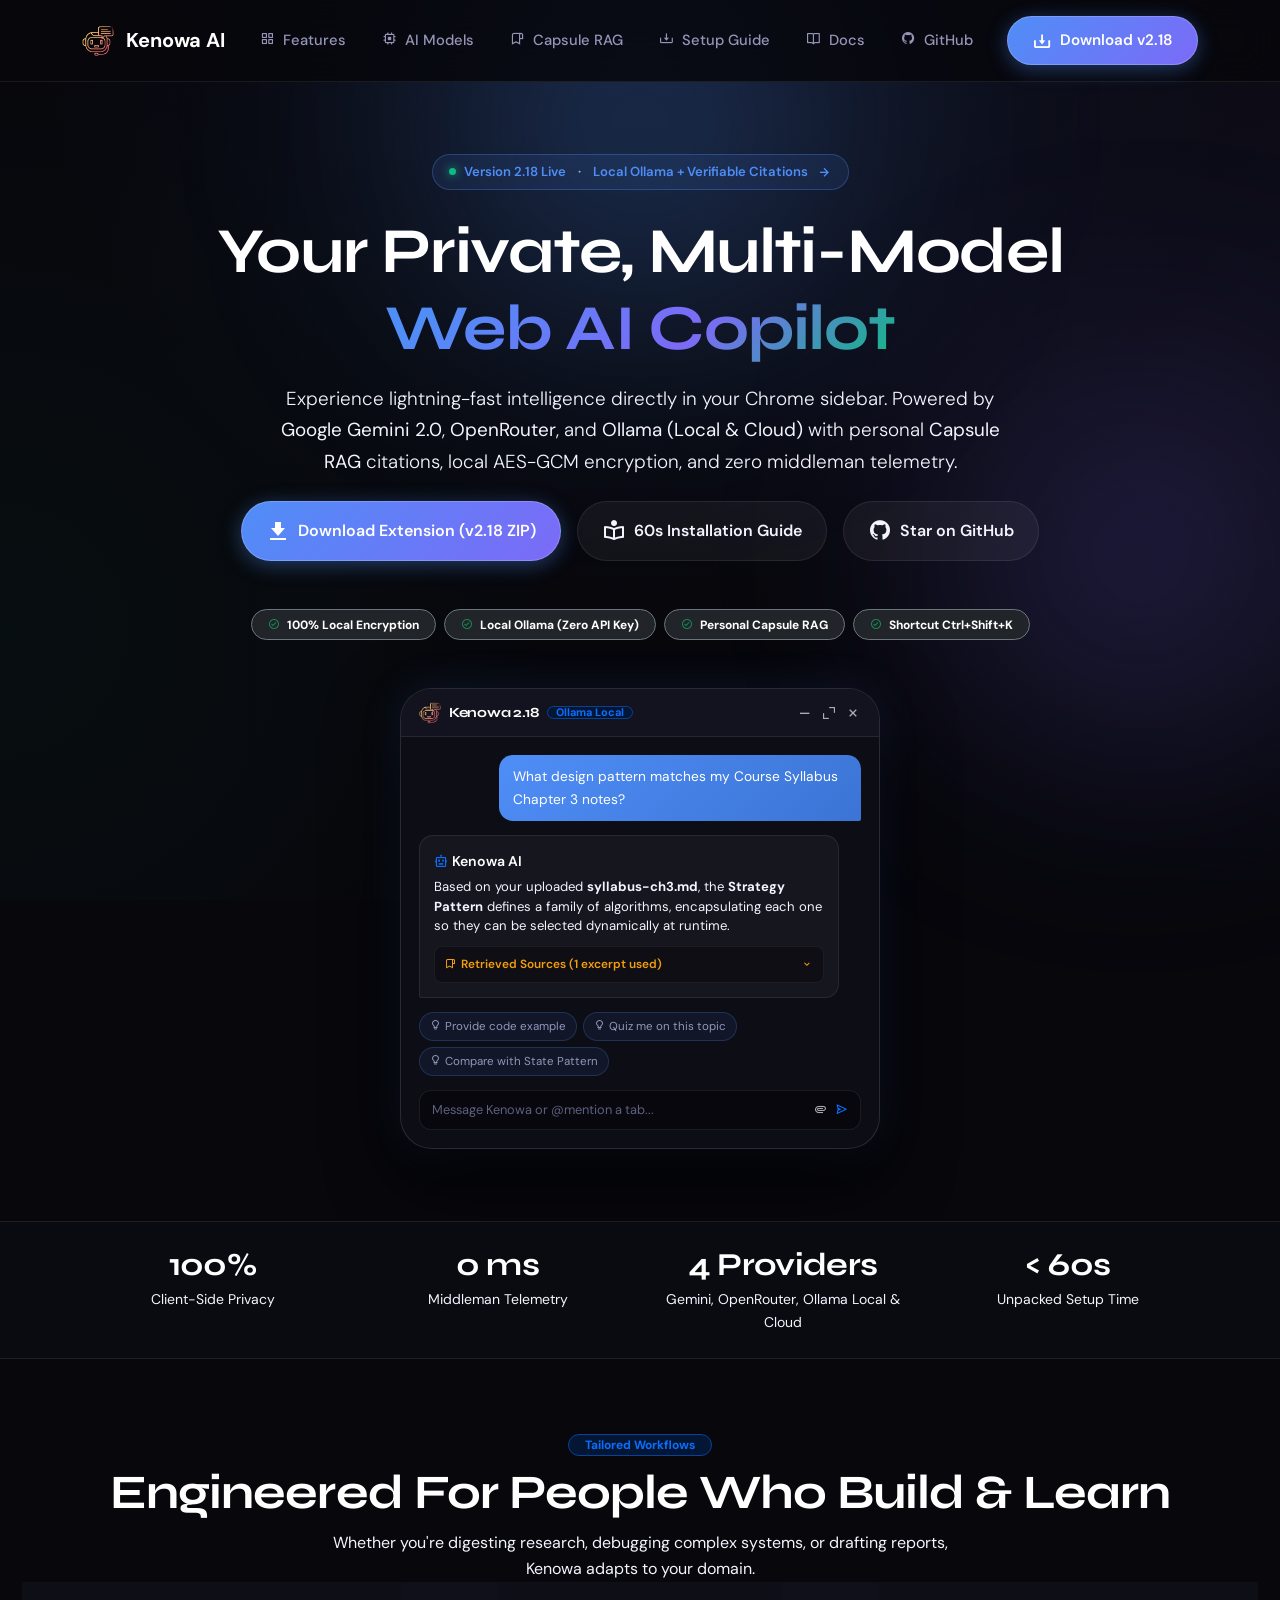
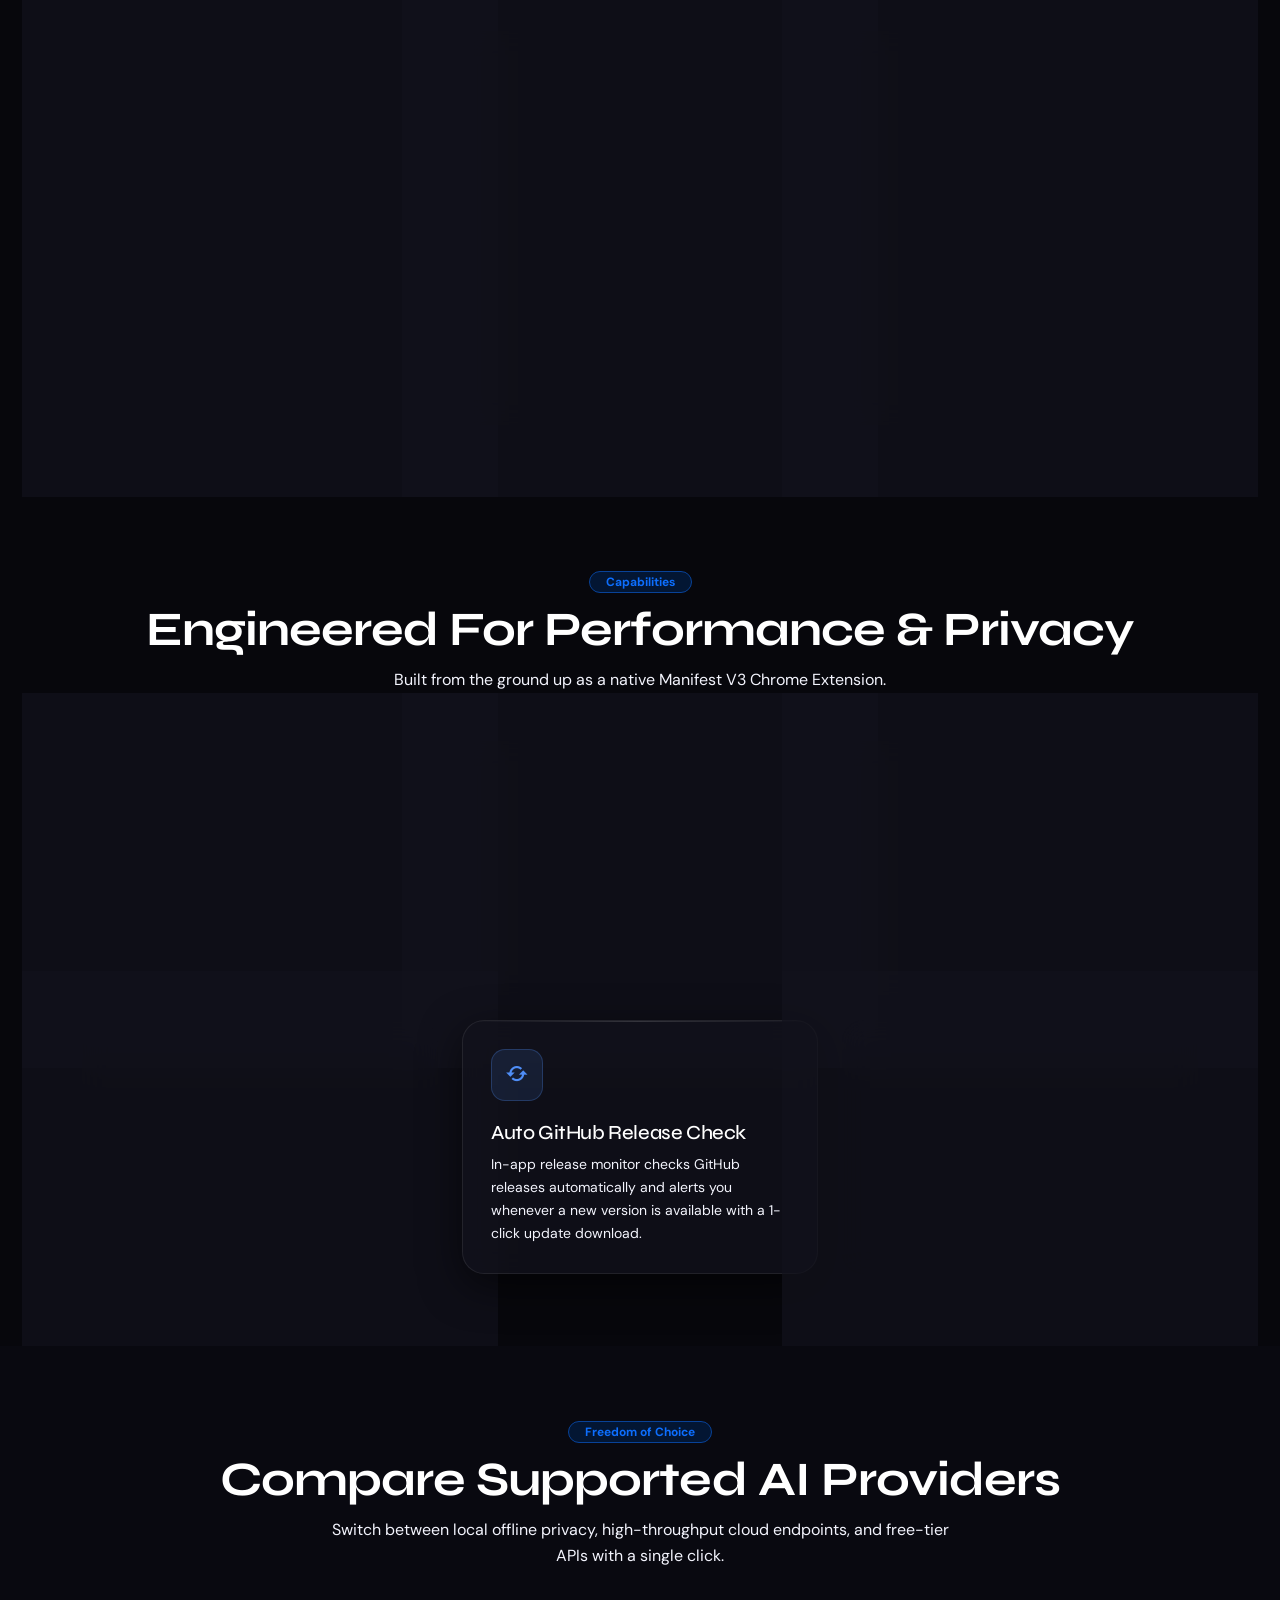
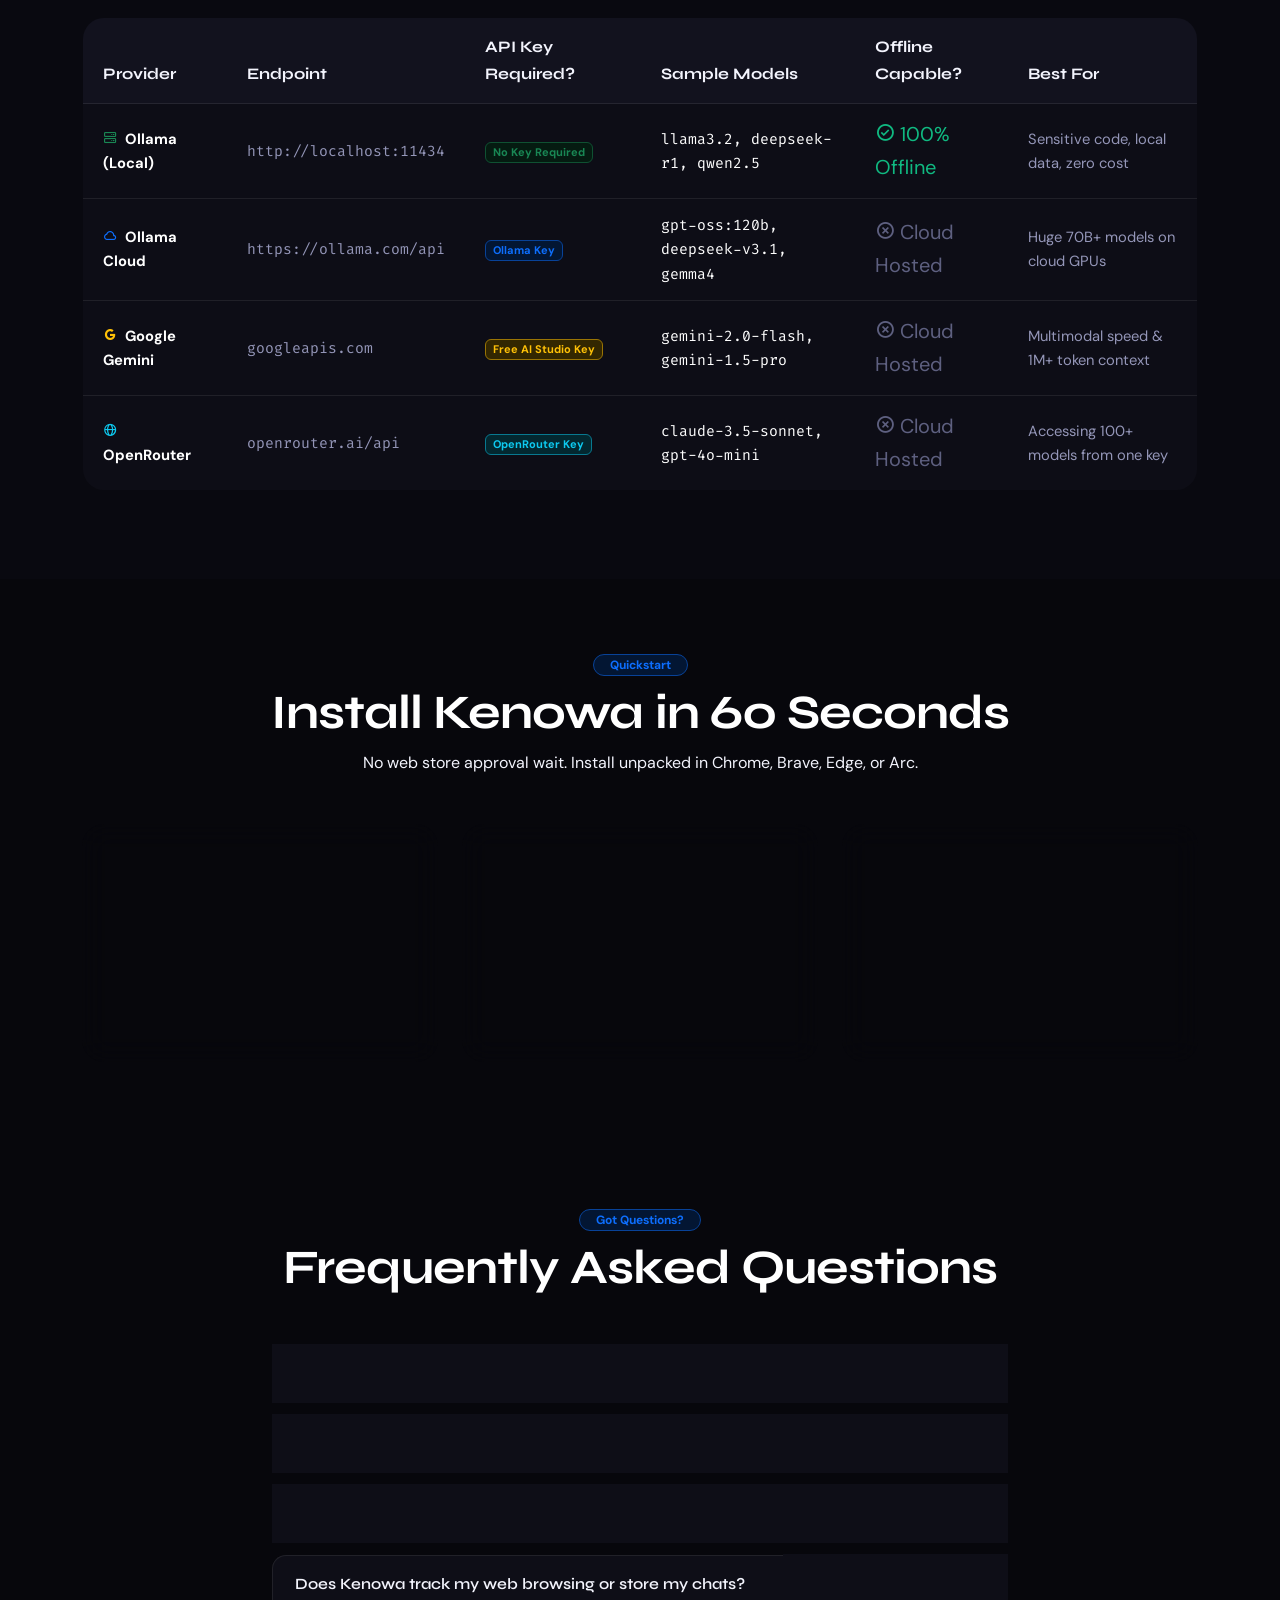
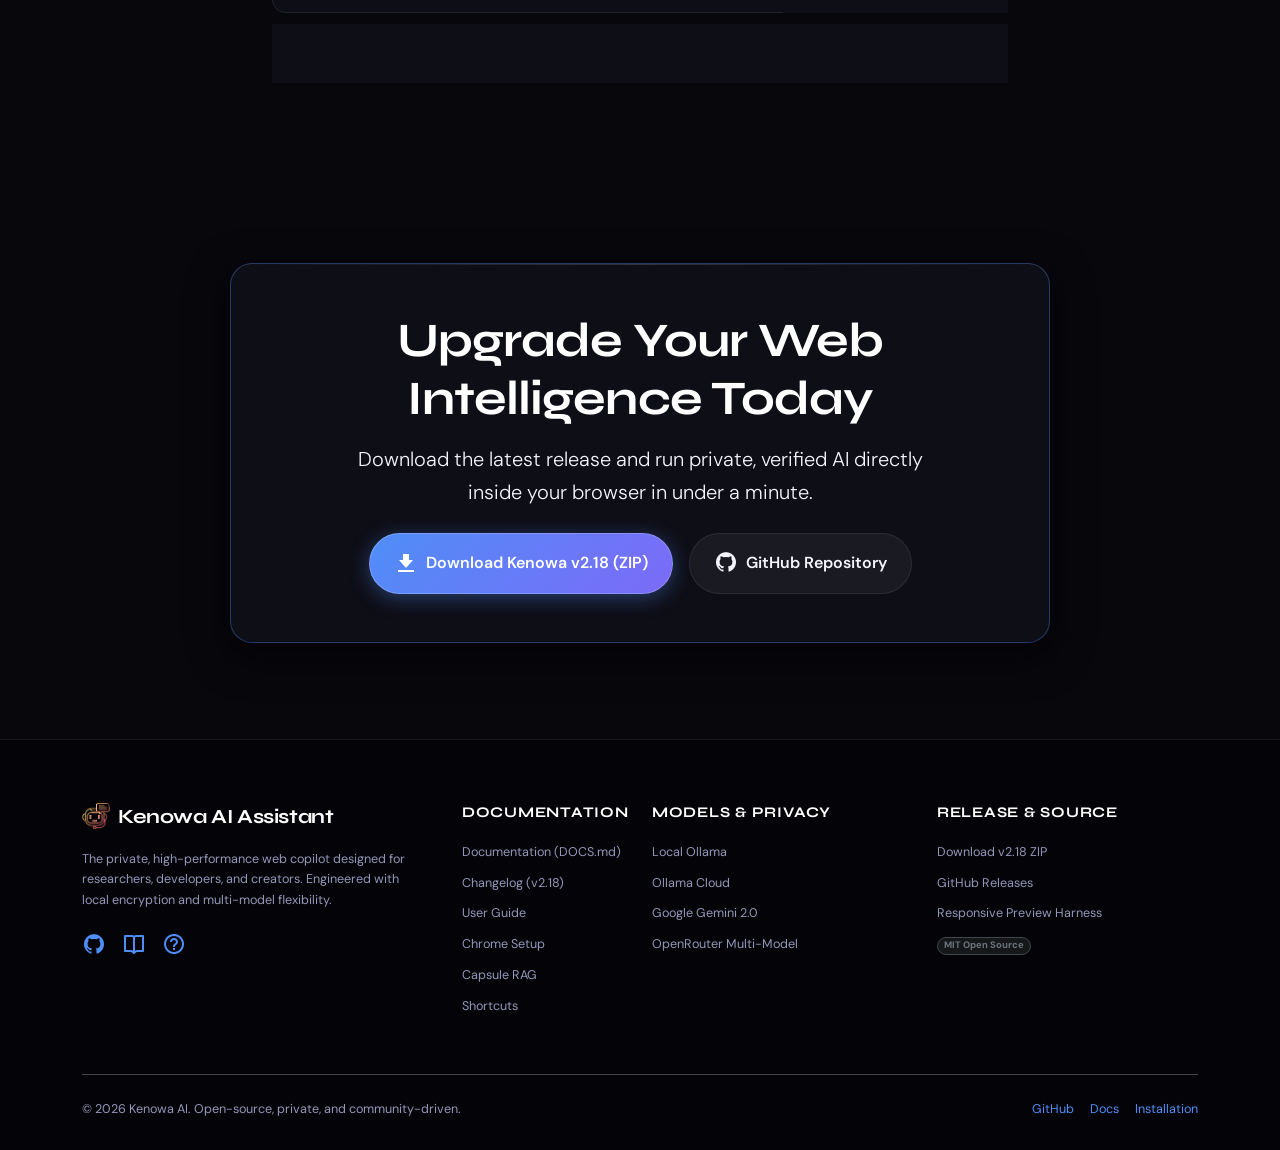
==== commit cc6e491f: "feat: fix stream thinking animation, add comprehensive docs (README, CHANGELOG, DOCS) and update lan" ====
--- a/index.html
+++ b/index.html
@@ -1170,6 +1170,8 @@
         <div class="col-lg-2 col-6">
           <div class="footer-heading">Documentation</div>
           <ul class="footer-link-list small">
+            <li><a href="https://github.com/nadeemmhdm/kenowa-extesions/blob/main/DOCS.md" target="_blank" rel="noopener">Documentation (DOCS.md)</a></li>
+            <li><a href="https://github.com/nadeemmhdm/kenowa-extesions/blob/main/CHANGELOG.md" target="_blank" rel="noopener">Changelog (v2.18)</a></li>
             <li><a href="help.html">User Guide</a></li>
             <li><a href="setup.html">Chrome Setup</a></li>
             <li><a href="help.html#capsules">Capsule RAG</a></li>
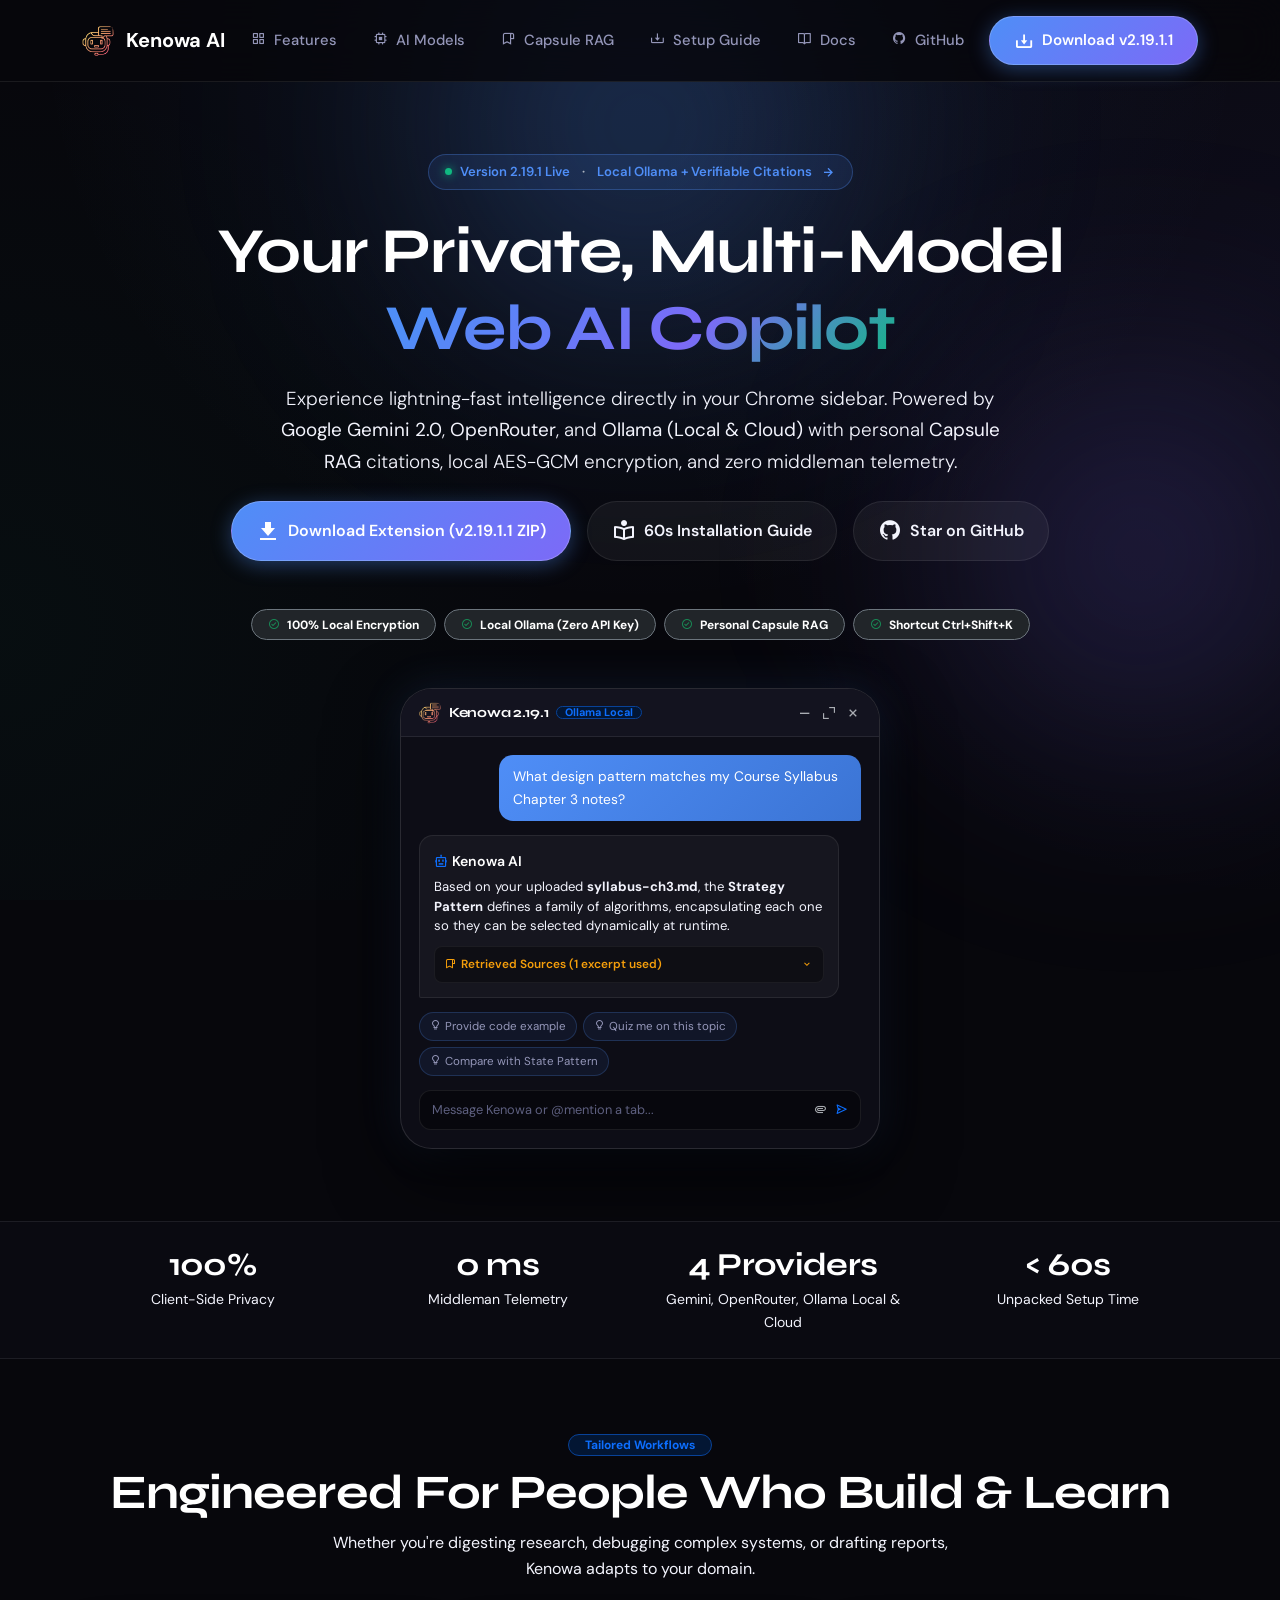
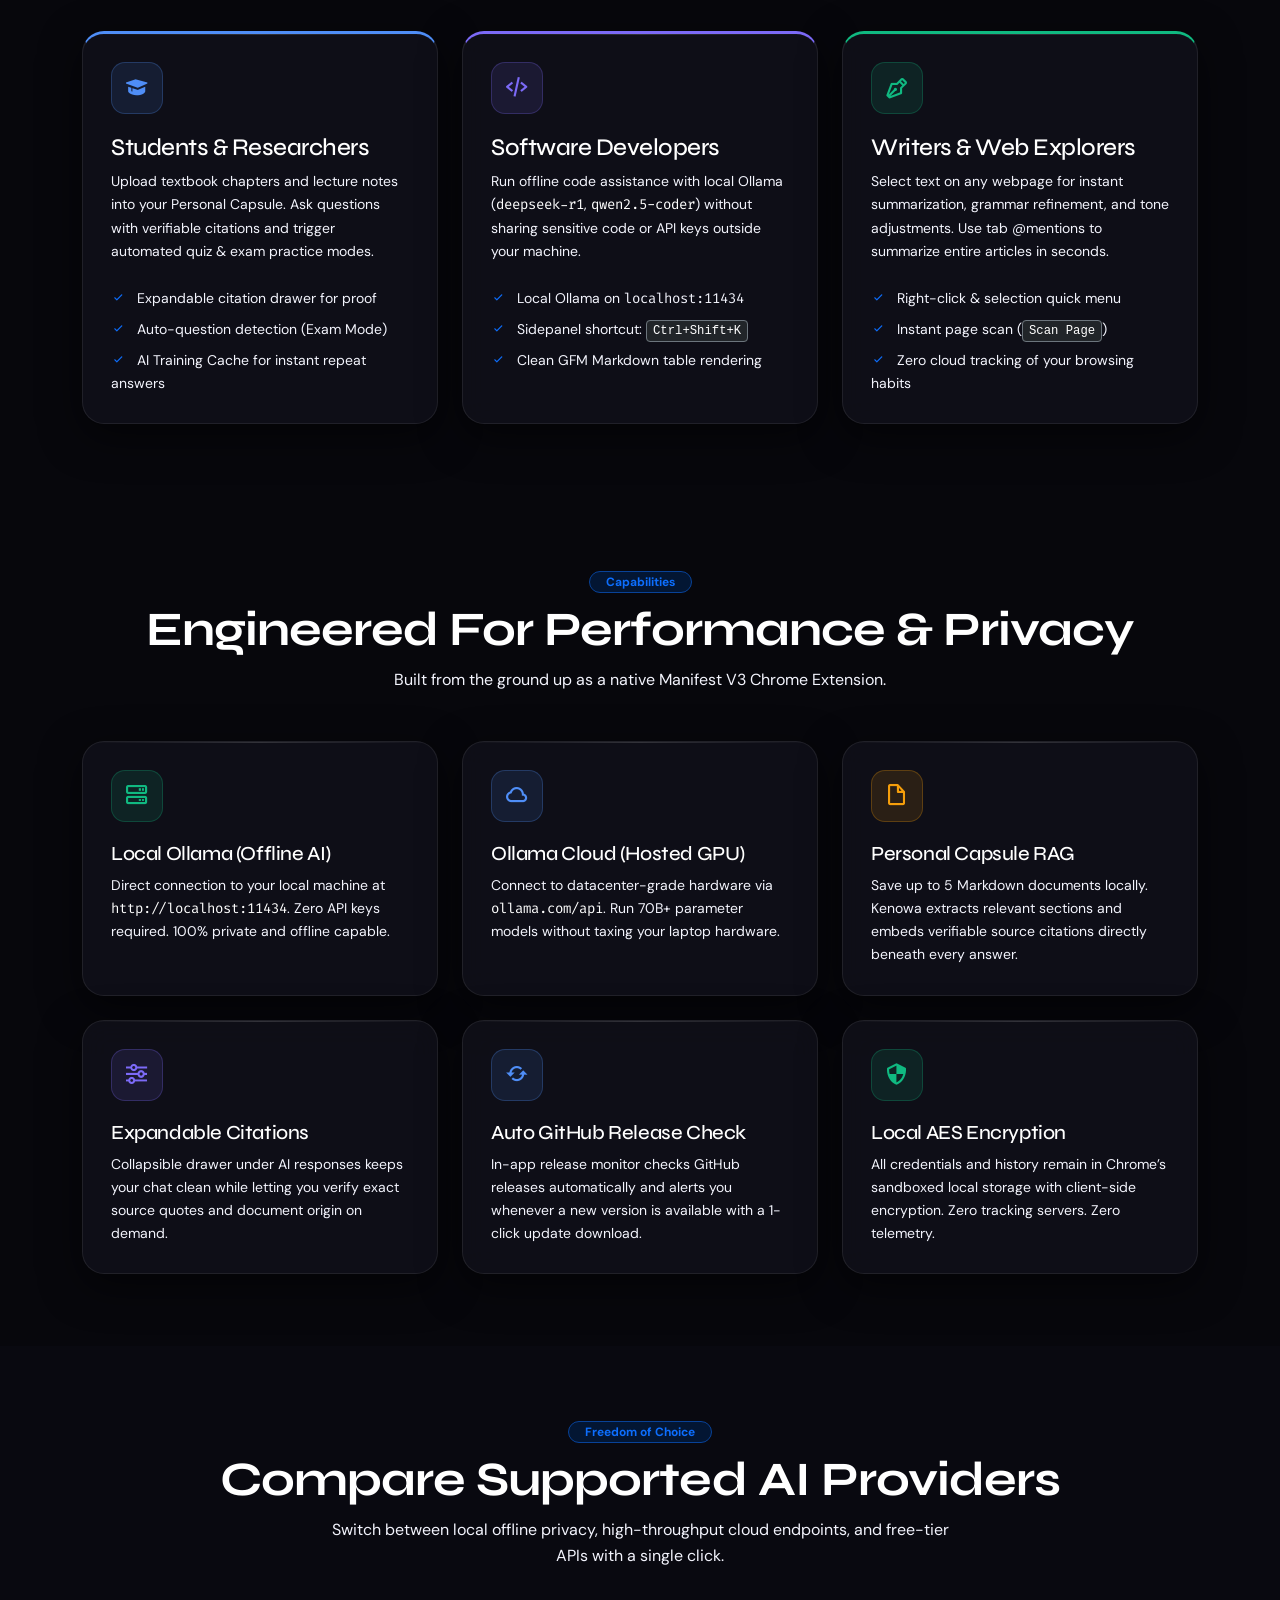
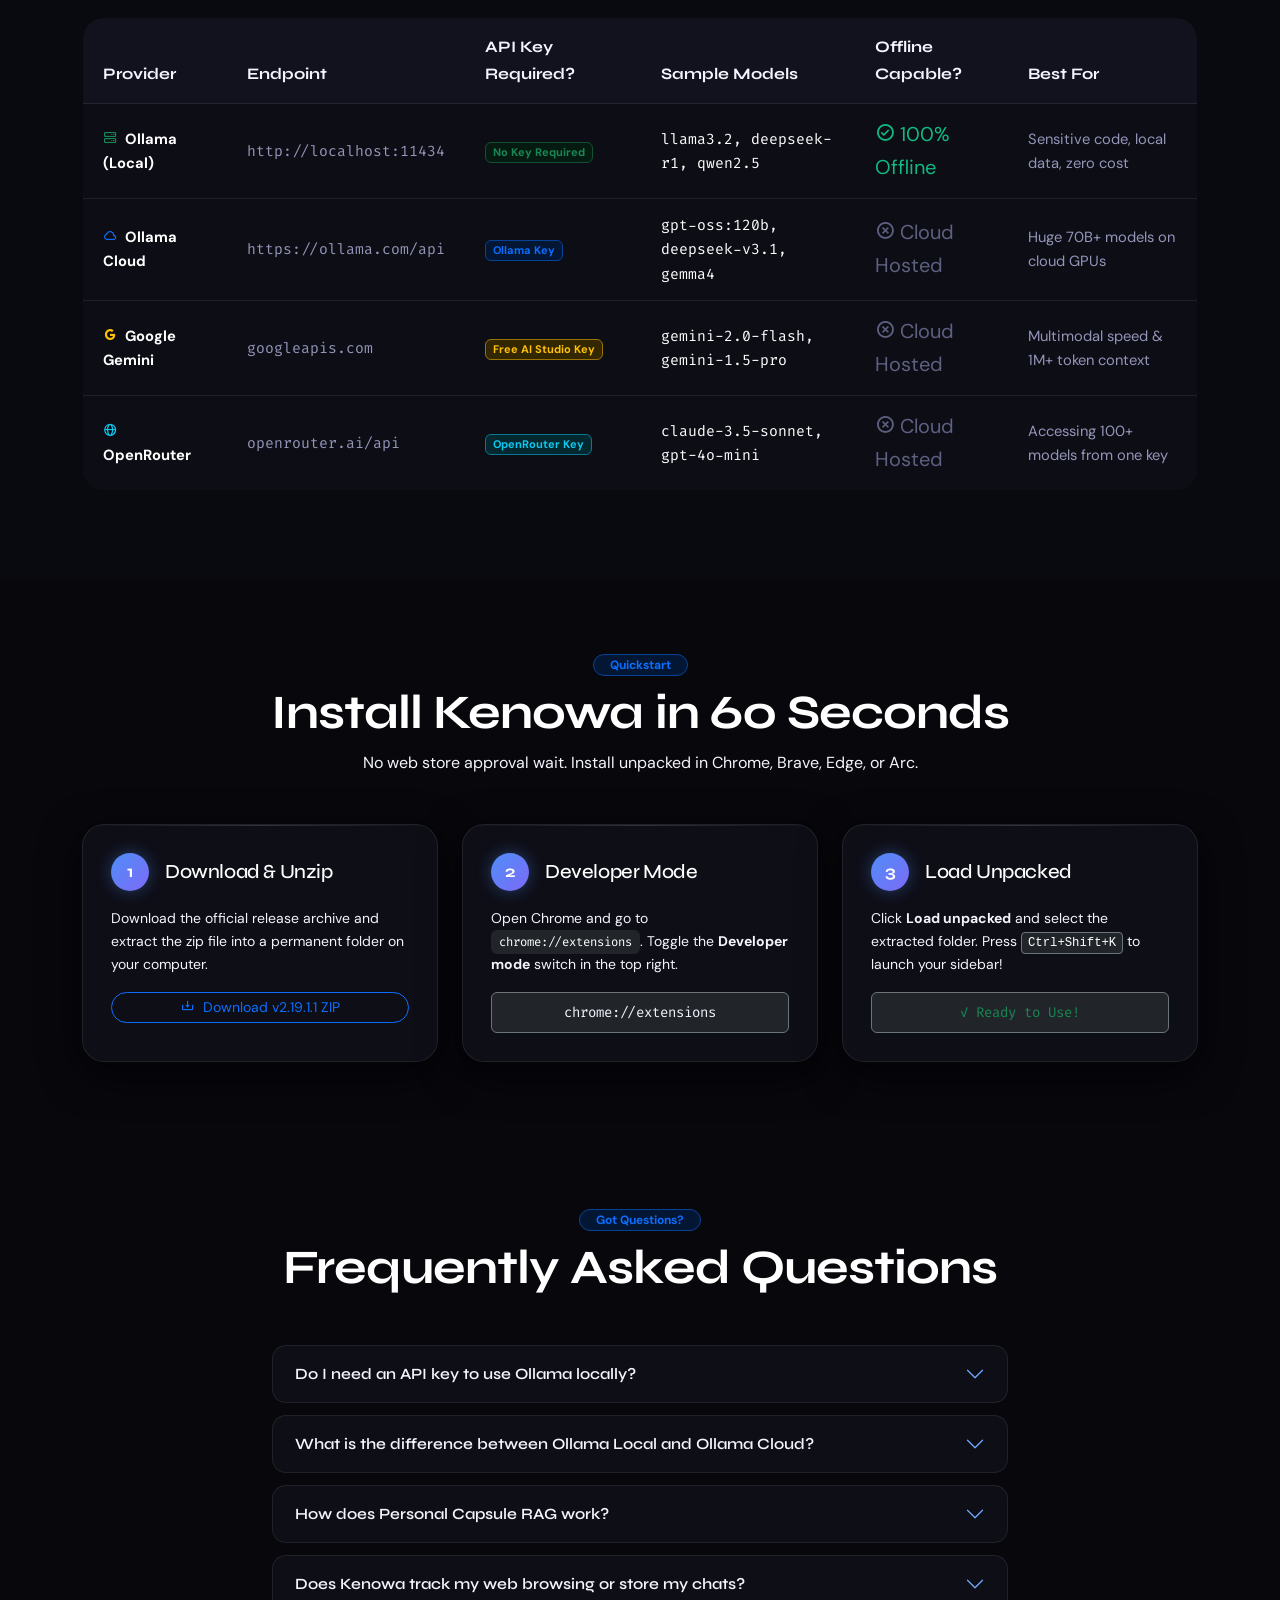
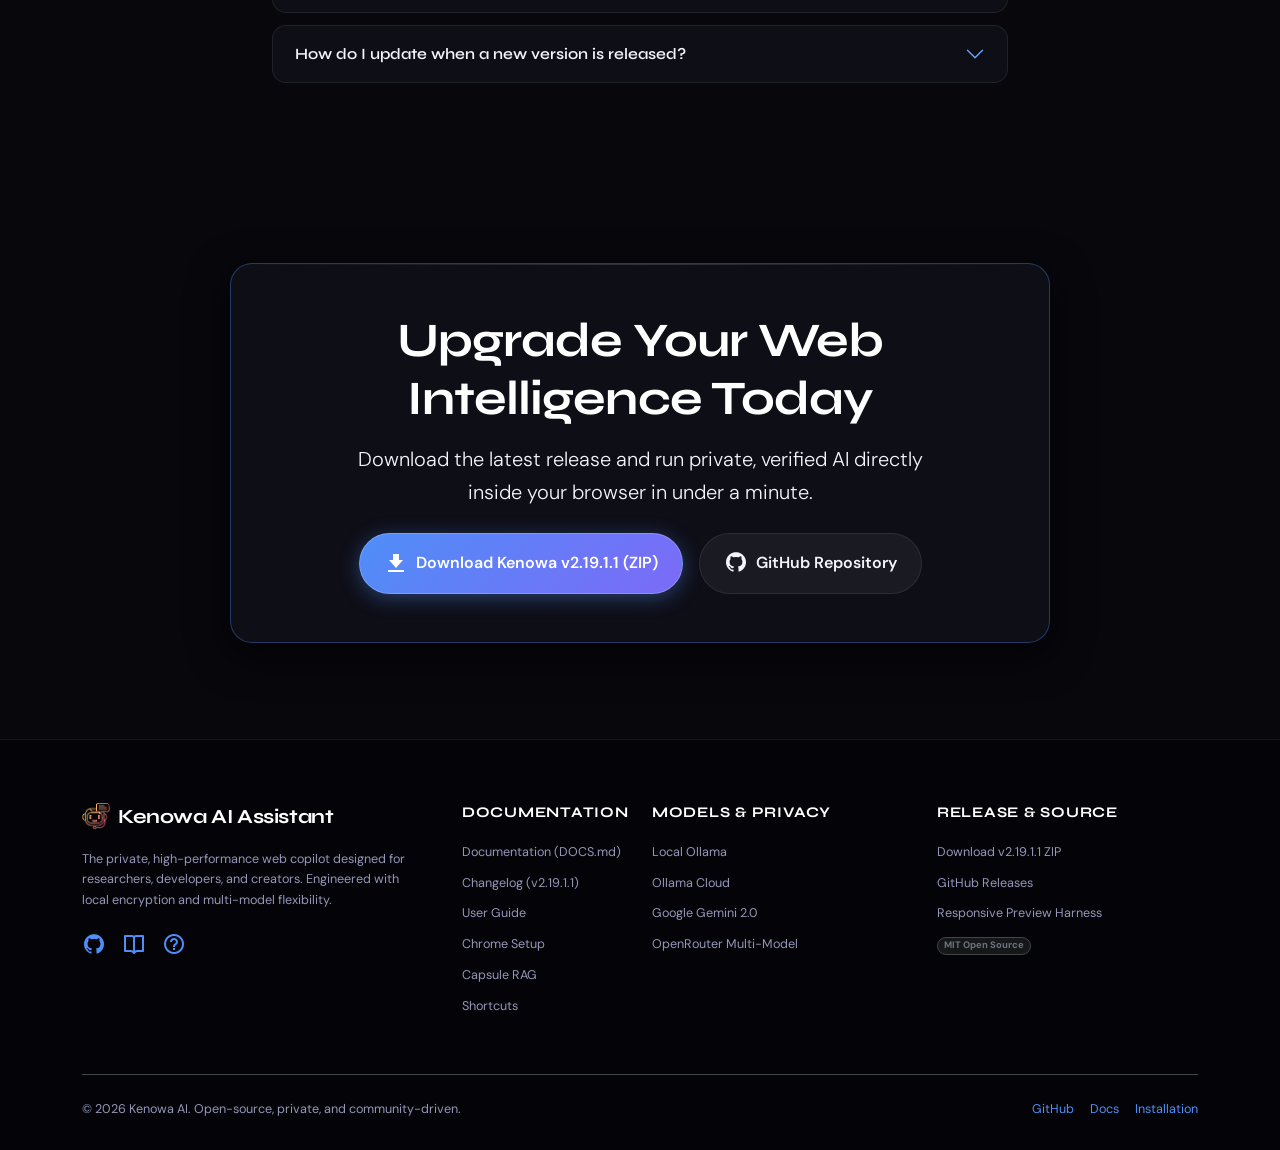
==== commit da284bfc: "fix: show v2.19.1 in extension sidebar" ====
--- a/index.html
+++ b/index.html
@@ -66,8 +66,8 @@
       "@type": "Person",
       "name": "Nadeem Mhd"
     },
-    "softwareVersion": "2.18",
-    "downloadUrl": "https://github.com/nadeemmhdm/kenowa-extesions/archive/refs/tags/v2.18.zip"
+    "softwareVersion": "2.19.1",
+    "downloadUrl": "https://github.com/nadeemmhdm/kenowa-extesions/archive/refs/tags/v2.19.1.1.zip"
   }
   </script>
 
@@ -592,9 +592,9 @@
         </ul>
 
         <div class="d-flex align-items-center gap-3">
-          <a href="https://github.com/nadeemmhdm/kenowa-extesions/archive/refs/tags/v2.18.zip" class="btn-kenowa-primary" id="nav-download-btn">
+          <a href="https://github.com/nadeemmhdm/kenowa-extesions/archive/refs/tags/v2.19.1.1.zip" class="btn-kenowa-primary" id="nav-download-btn">
             <i class='bx bx-download fs-5'></i>
-            <span>Download v2.18</span>
+            <span>Download v2.19.1.1</span>
           </a>
         </div>
       </div>
@@ -611,7 +611,7 @@
 
           <div class="hero-badge">
             <span class="status-dot"></span>
-            <span>Version 2.18 Live</span>
+            <span>Version 2.19.1 Live</span>
             <span class="mx-1 text-muted">·</span>
             <span>Local Ollama + Verifiable Citations</span>
             <i class='bx bx-right-arrow-alt'></i>
@@ -631,9 +631,9 @@
           </p>
 
           <div class="d-flex flex-wrap justify-content-center gap-3 mb-5">
-            <a href="https://github.com/nadeemmhdm/kenowa-extesions/archive/refs/tags/v2.18.zip" class="btn-kenowa-primary py-3 px-4 fs-6" id="hero-download-btn">
+            <a href="https://github.com/nadeemmhdm/kenowa-extesions/archive/refs/tags/v2.19.1.1.zip" class="btn-kenowa-primary py-3 px-4 fs-6" id="hero-download-btn">
               <i class='bx bxs-download fs-4'></i>
-              <span>Download Extension (v2.18 ZIP)</span>
+              <span>Download Extension (v2.19.1.1 ZIP)</span>
             </a>
             <a href="setup.html" class="btn-kenowa-secondary py-3 px-4 fs-6">
               <i class='bx bx-book-reader fs-4'></i>
@@ -660,7 +660,7 @@
             <div class="mockup-header">
               <div class="d-flex align-items-center gap-2">
                 <img src="logo.png" width="22" height="22" alt="Kenowa" class="rounded">
-                <span class="fw-bold text-white small brand-font">Kenowa 2.18</span>
+                <span class="fw-bold text-white small brand-font">Kenowa 2.19.1</span>
                 <span class="badge bg-primary-subtle text-primary border border-primary-subtle rounded-pill px-2 py-0" style="font-size:0.68rem;">Ollama Local</span>
               </div>
               <div class="d-flex align-items-center gap-2 text-muted">
@@ -685,7 +685,7 @@
                   Based on your uploaded <strong>syllabus-ch3.md</strong>, the <strong>Strategy Pattern</strong> defines a family of algorithms, encapsulating each one so they can be selected dynamically at runtime.
                 </p>
 
-                <!-- Collapsible Source Drawer (v2.18 Superpower) -->
+                <!-- Collapsible Source Drawer (v2.19.1.1 Superpower) -->
                 <div class="mock-sources-drawer">
                   <div class="mock-sources-trigger" id="mock-source-toggle">
                     <span class="d-flex align-items-center gap-1">
@@ -995,8 +995,8 @@
             <p class="text-sub small mb-3">
               Download the official release archive and extract the zip file into a permanent folder on your computer.
             </p>
-            <a href="https://github.com/nadeemmhdm/kenowa-extesions/archive/refs/tags/v2.18.zip" class="btn btn-sm btn-outline-primary rounded-pill w-100">
-              <i class='bx bx-download me-1'></i> Download v2.18 ZIP
+            <a href="https://github.com/nadeemmhdm/kenowa-extesions/archive/refs/tags/v2.19.1.1.zip" class="btn btn-sm btn-outline-primary rounded-pill w-100">
+              <i class='bx bx-download me-1'></i> Download v2.19.1.1 ZIP
             </a>
           </div>
         </div>
@@ -1110,7 +1110,7 @@
               </h2>
               <div id="collapseFive" class="accordion-collapse collapse" aria-labelledby="headingFive" data-bs-parent="#faqAccordion">
                 <div class="accordion-body">
-                  Kenowa v2.18 has an automated GitHub release monitor. When a new release is published, an update badge and modal appear inside the extension with a 1-click download link. Simply unzip and replace the extension folder.
+                  Kenowa v2.19.1.1 has an automated GitHub release monitor. When a new release is published, an update badge and modal appear inside the extension with a 1-click download link. Simply unzip and replace the extension folder.
                 </div>
               </div>
             </div>
@@ -1133,9 +1133,9 @@
         </p>
 
         <div class="d-flex flex-wrap justify-content-center gap-3">
-          <a href="https://github.com/nadeemmhdm/kenowa-extesions/archive/refs/tags/v2.18.zip" class="btn-kenowa-primary py-3 px-4 fs-6">
+          <a href="https://github.com/nadeemmhdm/kenowa-extesions/archive/refs/tags/v2.19.1.1.zip" class="btn-kenowa-primary py-3 px-4 fs-6">
             <i class='bx bxs-download fs-4'></i>
-            <span>Download Kenowa v2.18 (ZIP)</span>
+            <span>Download Kenowa v2.19.1.1 (ZIP)</span>
           </a>
           <a href="https://github.com/nadeemmhdm/kenowa-extesions" target="_blank" rel="noopener" class="btn-kenowa-secondary py-3 px-4 fs-6">
             <i class='bx bxl-github fs-4'></i>
@@ -1171,7 +1171,7 @@
           <div class="footer-heading">Documentation</div>
           <ul class="footer-link-list small">
             <li><a href="https://github.com/nadeemmhdm/kenowa-extesions/blob/main/DOCS.md" target="_blank" rel="noopener">Documentation (DOCS.md)</a></li>
-            <li><a href="https://github.com/nadeemmhdm/kenowa-extesions/blob/main/CHANGELOG.md" target="_blank" rel="noopener">Changelog (v2.18)</a></li>
+            <li><a href="https://github.com/nadeemmhdm/kenowa-extesions/blob/main/CHANGELOG.md" target="_blank" rel="noopener">Changelog (v2.19.1.1)</a></li>
             <li><a href="help.html">User Guide</a></li>
             <li><a href="setup.html">Chrome Setup</a></li>
             <li><a href="help.html#capsules">Capsule RAG</a></li>
@@ -1192,7 +1192,7 @@
         <div class="col-lg-3 col-md-6">
           <div class="footer-heading">Release & Source</div>
           <ul class="footer-link-list small">
-            <li><a href="https://github.com/nadeemmhdm/kenowa-extesions/archive/refs/tags/v2.18.zip">Download v2.18 ZIP</a></li>
+            <li><a href="https://github.com/nadeemmhdm/kenowa-extesions/archive/refs/tags/v2.19.1.1.zip">Download v2.19.1.1 ZIP</a></li>
             <li><a href="https://github.com/nadeemmhdm/kenowa-extesions/releases">GitHub Releases</a></li>
             <li><a href="preview.html">Responsive Preview Harness</a></li>
             <li><span class="badge bg-secondary-subtle text-secondary border border-secondary-subtle rounded-pill">MIT Open Source</span></li>
@@ -1247,7 +1247,7 @@
         const res = await fetch('https://api.github.com/repos/nadeemmhdm/kenowa-extesions/releases/latest');
         if (!res.ok) return;
         const data = await res.json();
-        const tagName = data.tag_name || 'v2.18';
+        const tagName = data.tag_name || 'v2.19.1.1';
         const zipUrl = data.zipball_url || `https://github.com/nadeemmhdm/kenowa-extesions/archive/refs/tags/${tagName}.zip`;
 
         const navBtn = document.getElementById('nav-download-btn');
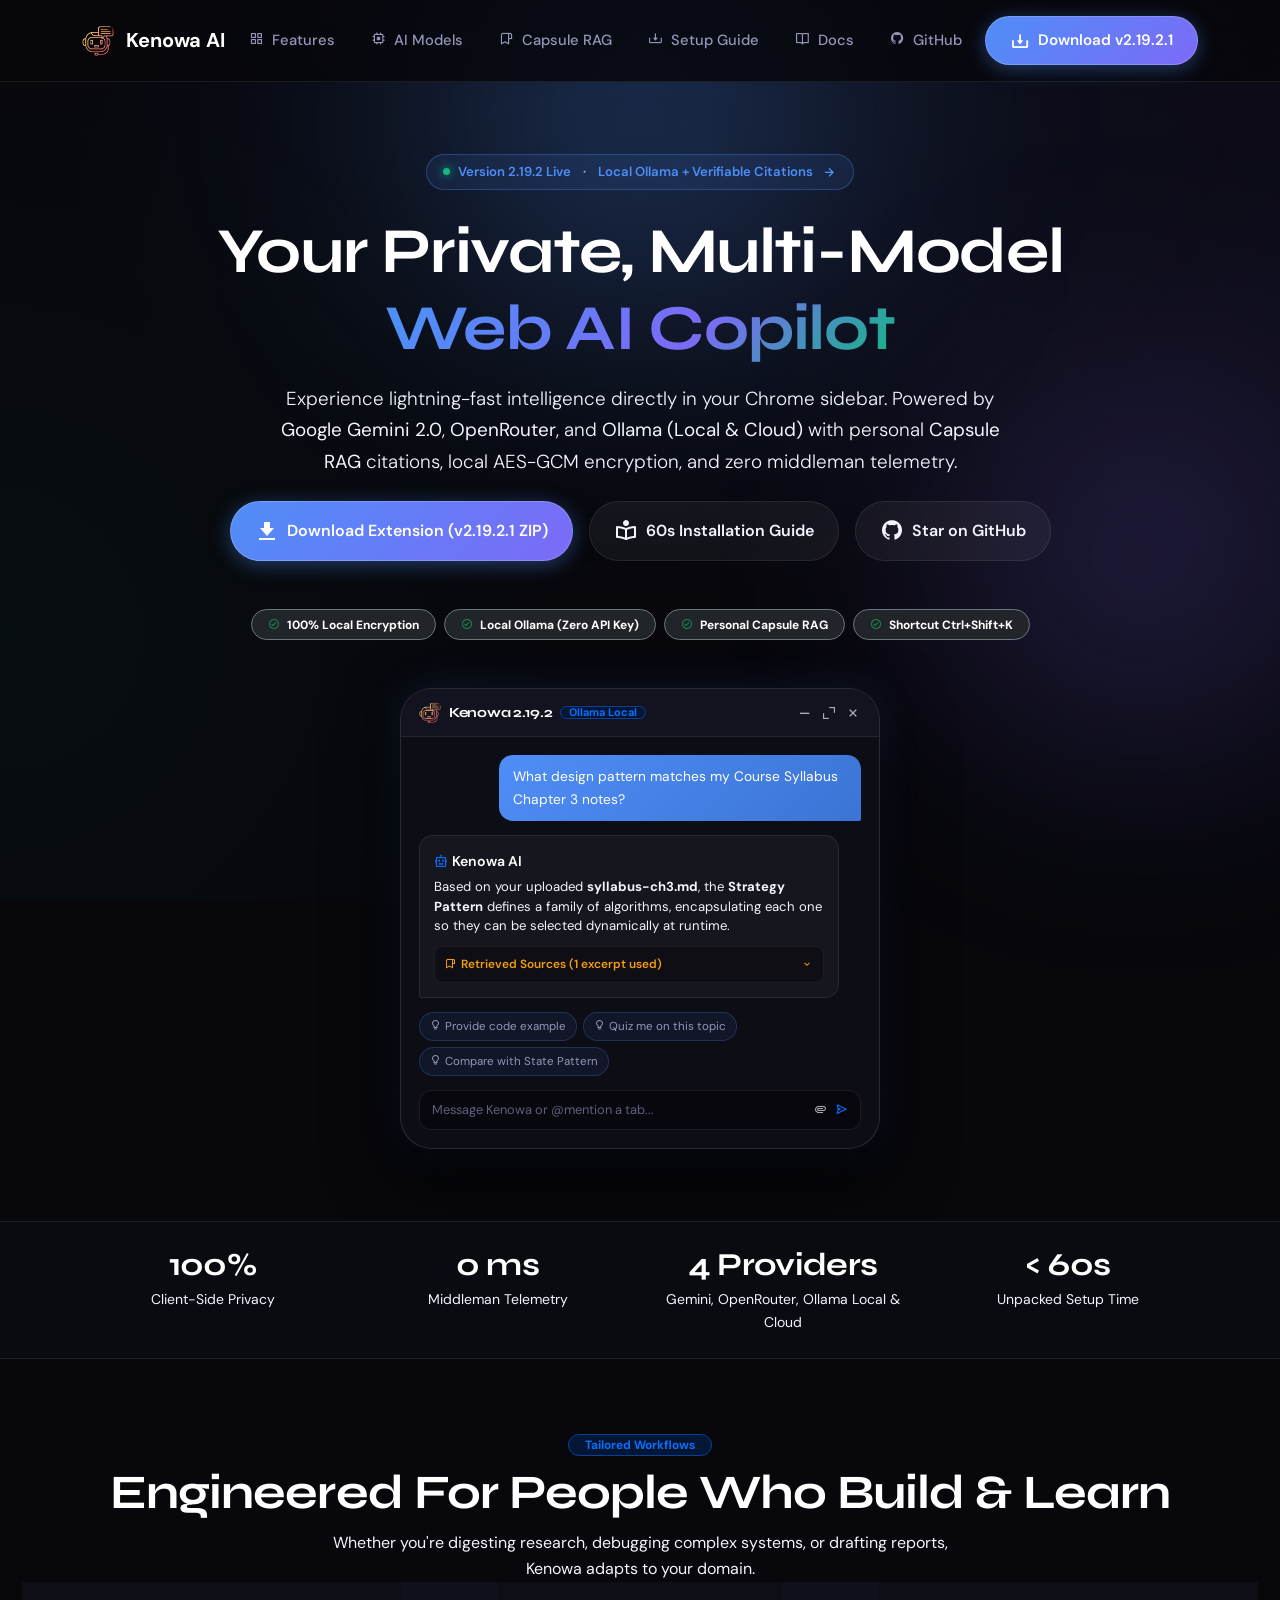
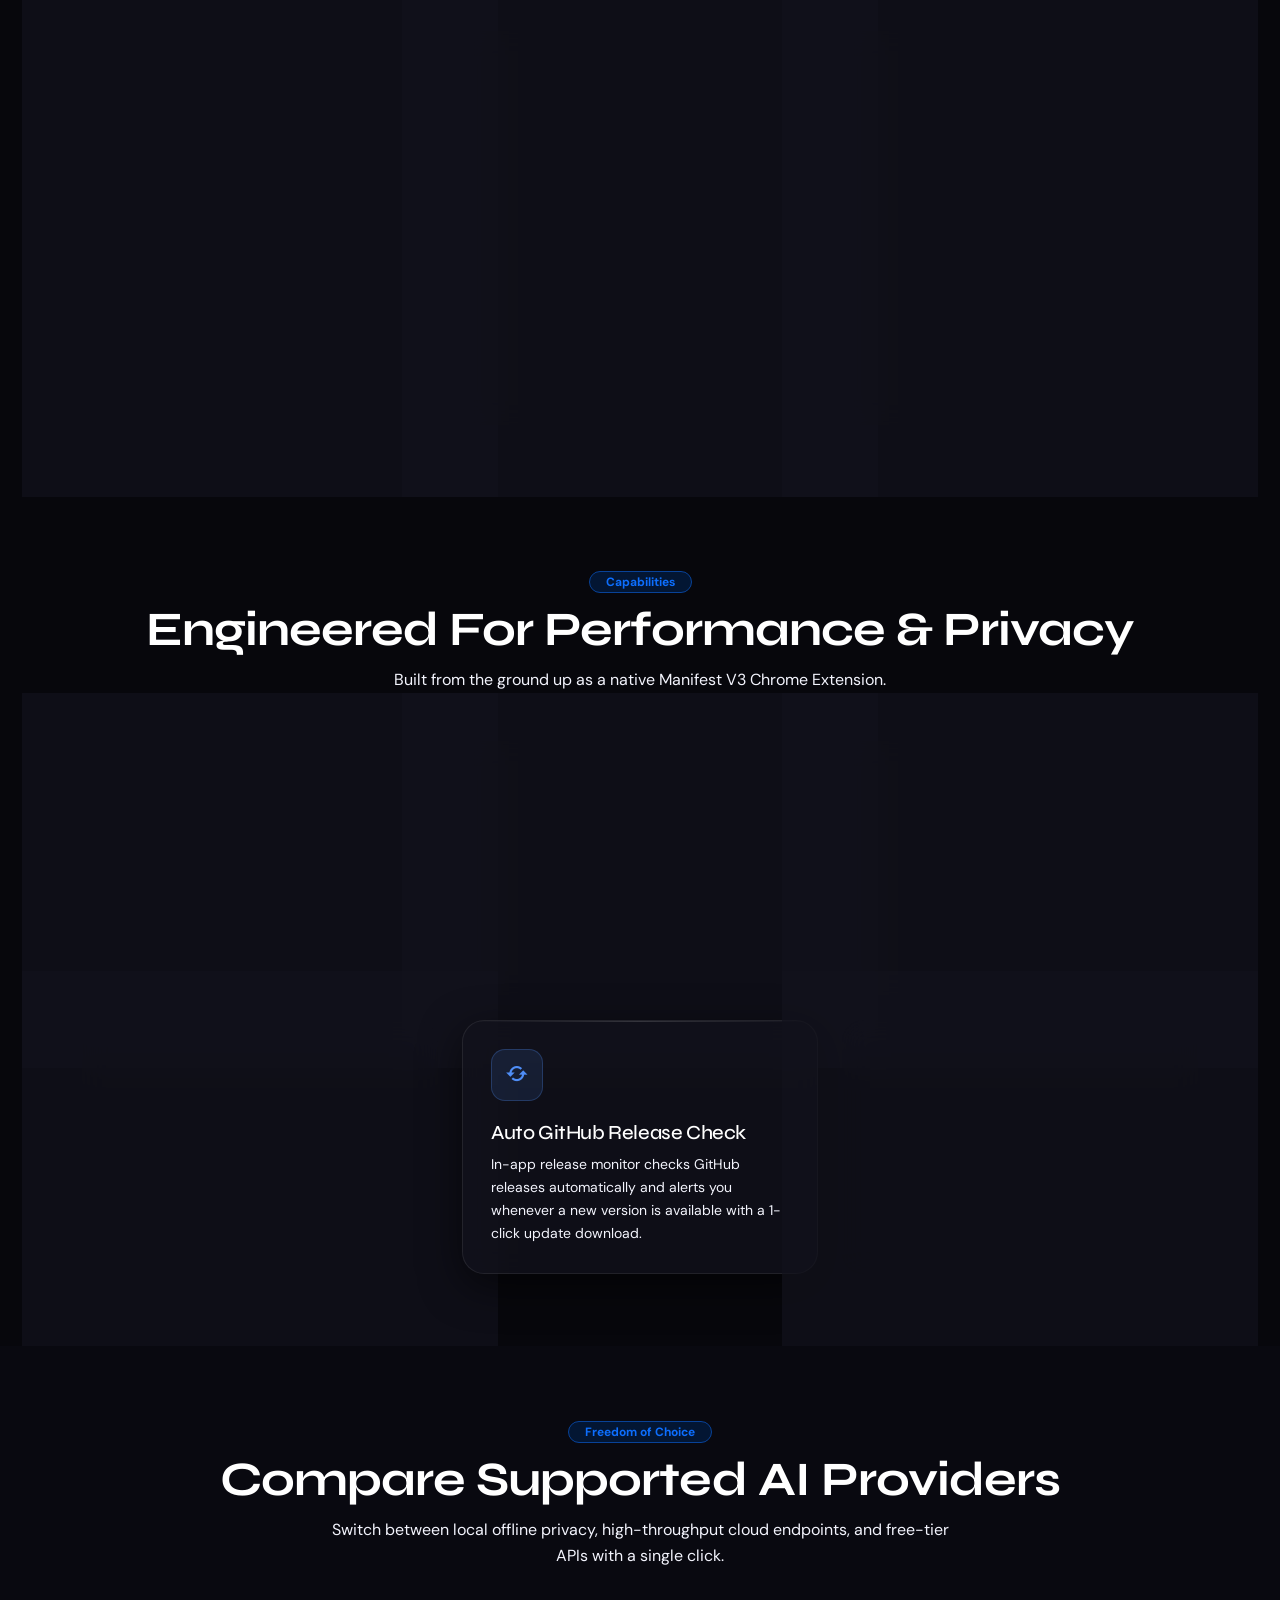
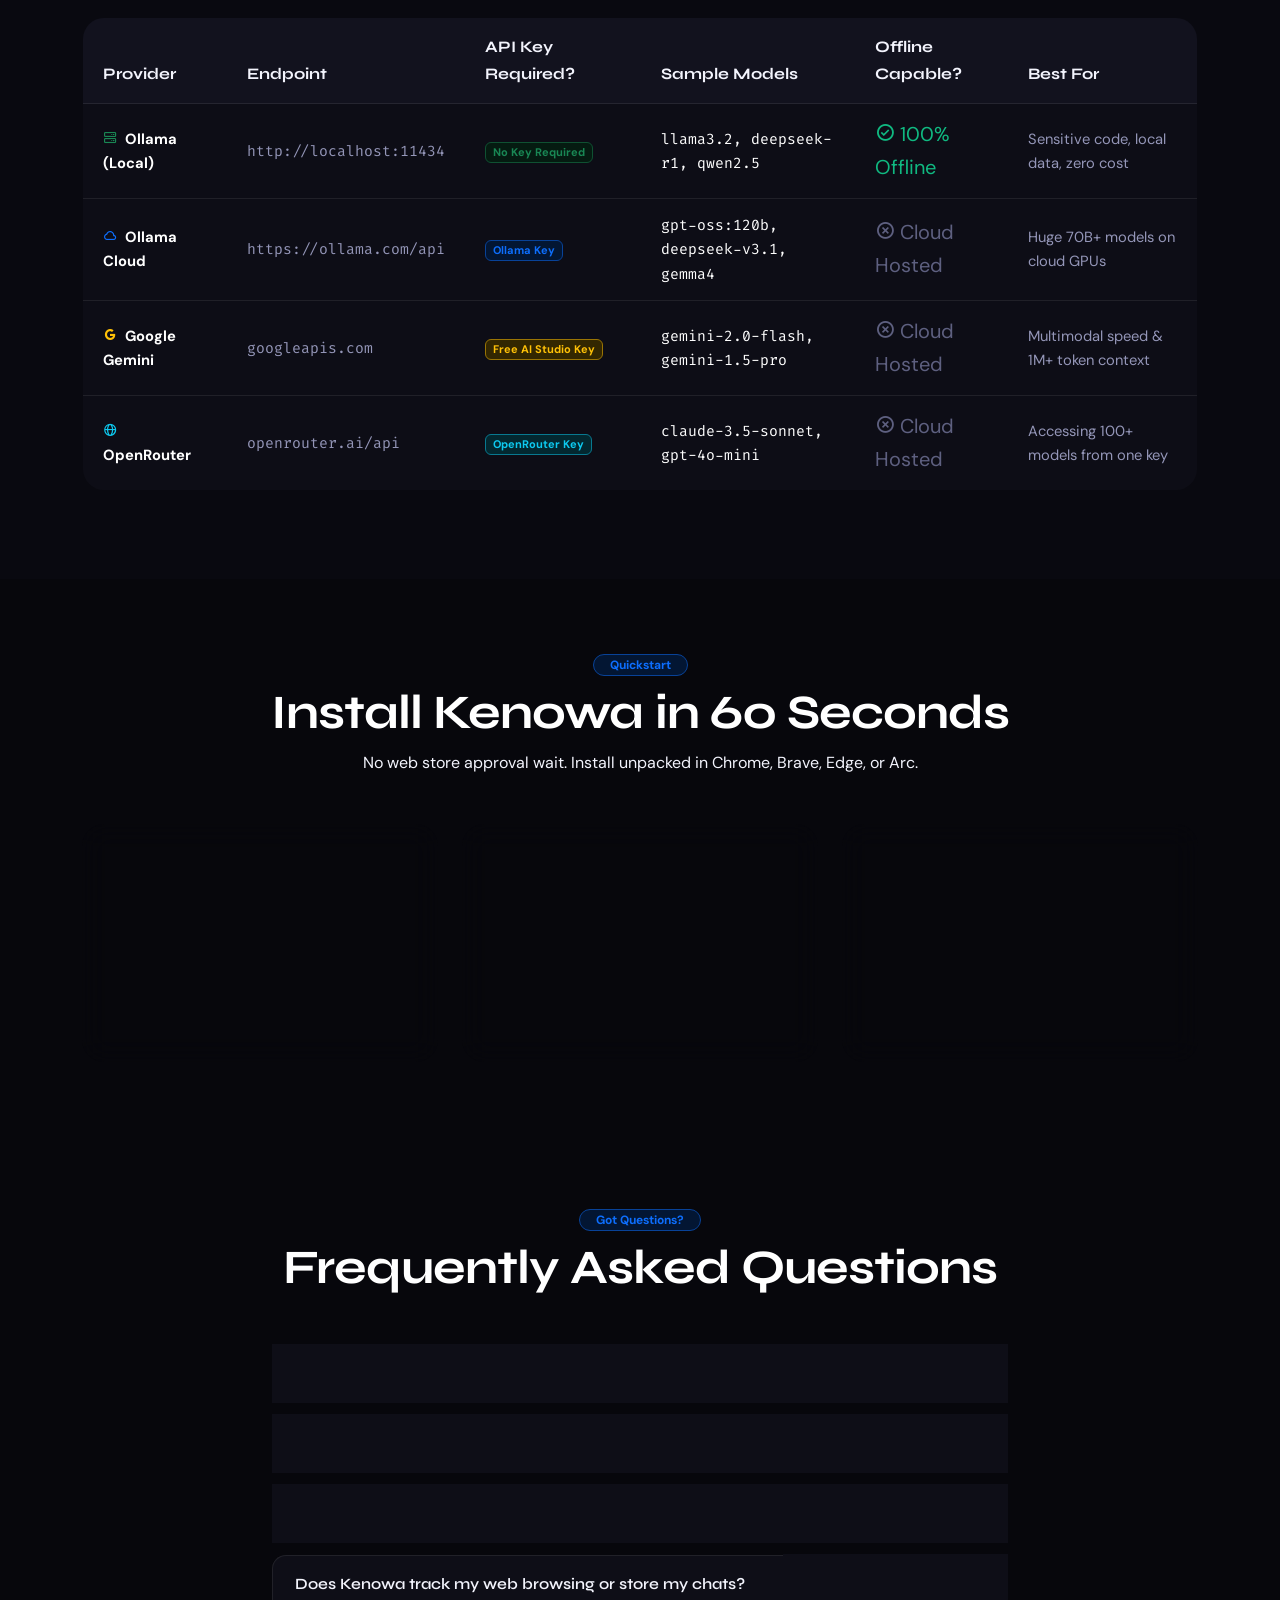
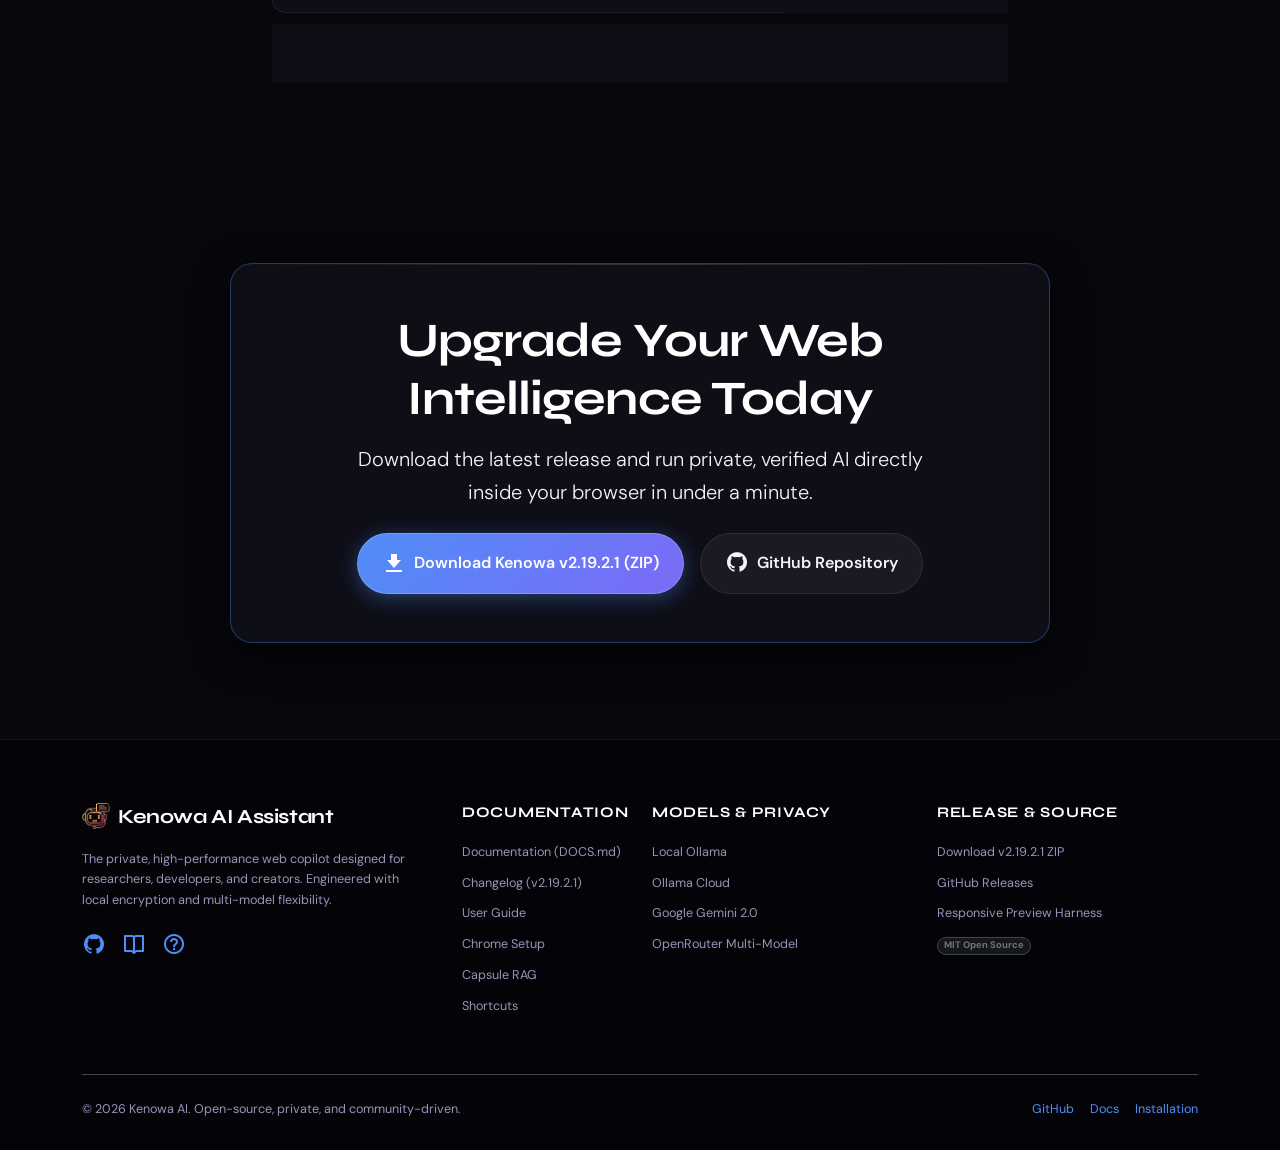
==== commit 2470201e: "fix: correct provider routing and sidebar version" ====
--- a/index.html
+++ b/index.html
@@ -66,8 +66,8 @@
       "@type": "Person",
       "name": "Nadeem Mhd"
     },
-    "softwareVersion": "2.19.1",
-    "downloadUrl": "https://github.com/nadeemmhdm/kenowa-extesions/archive/refs/tags/v2.19.1.1.zip"
+    "softwareVersion": "2.19.2",
+    "downloadUrl": "https://github.com/nadeemmhdm/kenowa-extesions/archive/refs/tags/v2.19.2.1.zip"
   }
   </script>
 
@@ -592,9 +592,9 @@
         </ul>
 
         <div class="d-flex align-items-center gap-3">
-          <a href="https://github.com/nadeemmhdm/kenowa-extesions/archive/refs/tags/v2.19.1.1.zip" class="btn-kenowa-primary" id="nav-download-btn">
+          <a href="https://github.com/nadeemmhdm/kenowa-extesions/archive/refs/tags/v2.19.2.1.zip" class="btn-kenowa-primary" id="nav-download-btn">
             <i class='bx bx-download fs-5'></i>
-            <span>Download v2.19.1.1</span>
+            <span>Download v2.19.2.1</span>
           </a>
         </div>
       </div>
@@ -611,7 +611,7 @@
 
           <div class="hero-badge">
             <span class="status-dot"></span>
-            <span>Version 2.19.1 Live</span>
+            <span>Version 2.19.2 Live</span>
             <span class="mx-1 text-muted">·</span>
             <span>Local Ollama + Verifiable Citations</span>
             <i class='bx bx-right-arrow-alt'></i>
@@ -631,9 +631,9 @@
           </p>
 
           <div class="d-flex flex-wrap justify-content-center gap-3 mb-5">
-            <a href="https://github.com/nadeemmhdm/kenowa-extesions/archive/refs/tags/v2.19.1.1.zip" class="btn-kenowa-primary py-3 px-4 fs-6" id="hero-download-btn">
+            <a href="https://github.com/nadeemmhdm/kenowa-extesions/archive/refs/tags/v2.19.2.1.zip" class="btn-kenowa-primary py-3 px-4 fs-6" id="hero-download-btn">
               <i class='bx bxs-download fs-4'></i>
-              <span>Download Extension (v2.19.1.1 ZIP)</span>
+              <span>Download Extension (v2.19.2.1 ZIP)</span>
             </a>
             <a href="setup.html" class="btn-kenowa-secondary py-3 px-4 fs-6">
               <i class='bx bx-book-reader fs-4'></i>
@@ -660,7 +660,7 @@
             <div class="mockup-header">
               <div class="d-flex align-items-center gap-2">
                 <img src="logo.png" width="22" height="22" alt="Kenowa" class="rounded">
-                <span class="fw-bold text-white small brand-font">Kenowa 2.19.1</span>
+                <span class="fw-bold text-white small brand-font">Kenowa 2.19.2</span>
                 <span class="badge bg-primary-subtle text-primary border border-primary-subtle rounded-pill px-2 py-0" style="font-size:0.68rem;">Ollama Local</span>
               </div>
               <div class="d-flex align-items-center gap-2 text-muted">
@@ -685,7 +685,7 @@
                   Based on your uploaded <strong>syllabus-ch3.md</strong>, the <strong>Strategy Pattern</strong> defines a family of algorithms, encapsulating each one so they can be selected dynamically at runtime.
                 </p>
 
-                <!-- Collapsible Source Drawer (v2.19.1.1 Superpower) -->
+                <!-- Collapsible Source Drawer (v2.19.2.1 Superpower) -->
                 <div class="mock-sources-drawer">
                   <div class="mock-sources-trigger" id="mock-source-toggle">
                     <span class="d-flex align-items-center gap-1">
@@ -995,8 +995,8 @@
             <p class="text-sub small mb-3">
               Download the official release archive and extract the zip file into a permanent folder on your computer.
             </p>
-            <a href="https://github.com/nadeemmhdm/kenowa-extesions/archive/refs/tags/v2.19.1.1.zip" class="btn btn-sm btn-outline-primary rounded-pill w-100">
-              <i class='bx bx-download me-1'></i> Download v2.19.1.1 ZIP
+            <a href="https://github.com/nadeemmhdm/kenowa-extesions/archive/refs/tags/v2.19.2.1.zip" class="btn btn-sm btn-outline-primary rounded-pill w-100">
+              <i class='bx bx-download me-1'></i> Download v2.19.2.1 ZIP
             </a>
           </div>
         </div>
@@ -1110,7 +1110,7 @@
               </h2>
               <div id="collapseFive" class="accordion-collapse collapse" aria-labelledby="headingFive" data-bs-parent="#faqAccordion">
                 <div class="accordion-body">
-                  Kenowa v2.19.1.1 has an automated GitHub release monitor. When a new release is published, an update badge and modal appear inside the extension with a 1-click download link. Simply unzip and replace the extension folder.
+                  Kenowa v2.19.2.1 has an automated GitHub release monitor. When a new release is published, an update badge and modal appear inside the extension with a 1-click download link. Simply unzip and replace the extension folder.
                 </div>
               </div>
             </div>
@@ -1133,9 +1133,9 @@
         </p>
 
         <div class="d-flex flex-wrap justify-content-center gap-3">
-          <a href="https://github.com/nadeemmhdm/kenowa-extesions/archive/refs/tags/v2.19.1.1.zip" class="btn-kenowa-primary py-3 px-4 fs-6">
+          <a href="https://github.com/nadeemmhdm/kenowa-extesions/archive/refs/tags/v2.19.2.1.zip" class="btn-kenowa-primary py-3 px-4 fs-6">
             <i class='bx bxs-download fs-4'></i>
-            <span>Download Kenowa v2.19.1.1 (ZIP)</span>
+            <span>Download Kenowa v2.19.2.1 (ZIP)</span>
           </a>
           <a href="https://github.com/nadeemmhdm/kenowa-extesions" target="_blank" rel="noopener" class="btn-kenowa-secondary py-3 px-4 fs-6">
             <i class='bx bxl-github fs-4'></i>
@@ -1171,7 +1171,7 @@
           <div class="footer-heading">Documentation</div>
           <ul class="footer-link-list small">
             <li><a href="https://github.com/nadeemmhdm/kenowa-extesions/blob/main/DOCS.md" target="_blank" rel="noopener">Documentation (DOCS.md)</a></li>
-            <li><a href="https://github.com/nadeemmhdm/kenowa-extesions/blob/main/CHANGELOG.md" target="_blank" rel="noopener">Changelog (v2.19.1.1)</a></li>
+            <li><a href="https://github.com/nadeemmhdm/kenowa-extesions/blob/main/CHANGELOG.md" target="_blank" rel="noopener">Changelog (v2.19.2.1)</a></li>
             <li><a href="help.html">User Guide</a></li>
             <li><a href="setup.html">Chrome Setup</a></li>
             <li><a href="help.html#capsules">Capsule RAG</a></li>
@@ -1192,7 +1192,7 @@
         <div class="col-lg-3 col-md-6">
           <div class="footer-heading">Release & Source</div>
           <ul class="footer-link-list small">
-            <li><a href="https://github.com/nadeemmhdm/kenowa-extesions/archive/refs/tags/v2.19.1.1.zip">Download v2.19.1.1 ZIP</a></li>
+            <li><a href="https://github.com/nadeemmhdm/kenowa-extesions/archive/refs/tags/v2.19.2.1.zip">Download v2.19.2.1 ZIP</a></li>
             <li><a href="https://github.com/nadeemmhdm/kenowa-extesions/releases">GitHub Releases</a></li>
             <li><a href="preview.html">Responsive Preview Harness</a></li>
             <li><span class="badge bg-secondary-subtle text-secondary border border-secondary-subtle rounded-pill">MIT Open Source</span></li>
@@ -1247,7 +1247,7 @@
         const res = await fetch('https://api.github.com/repos/nadeemmhdm/kenowa-extesions/releases/latest');
         if (!res.ok) return;
         const data = await res.json();
-        const tagName = data.tag_name || 'v2.19.1.1';
+        const tagName = data.tag_name || 'v2.19.2.1';
         const zipUrl = data.zipball_url || `https://github.com/nadeemmhdm/kenowa-extesions/archive/refs/tags/${tagName}.zip`;
 
         const navBtn = document.getElementById('nav-download-btn');
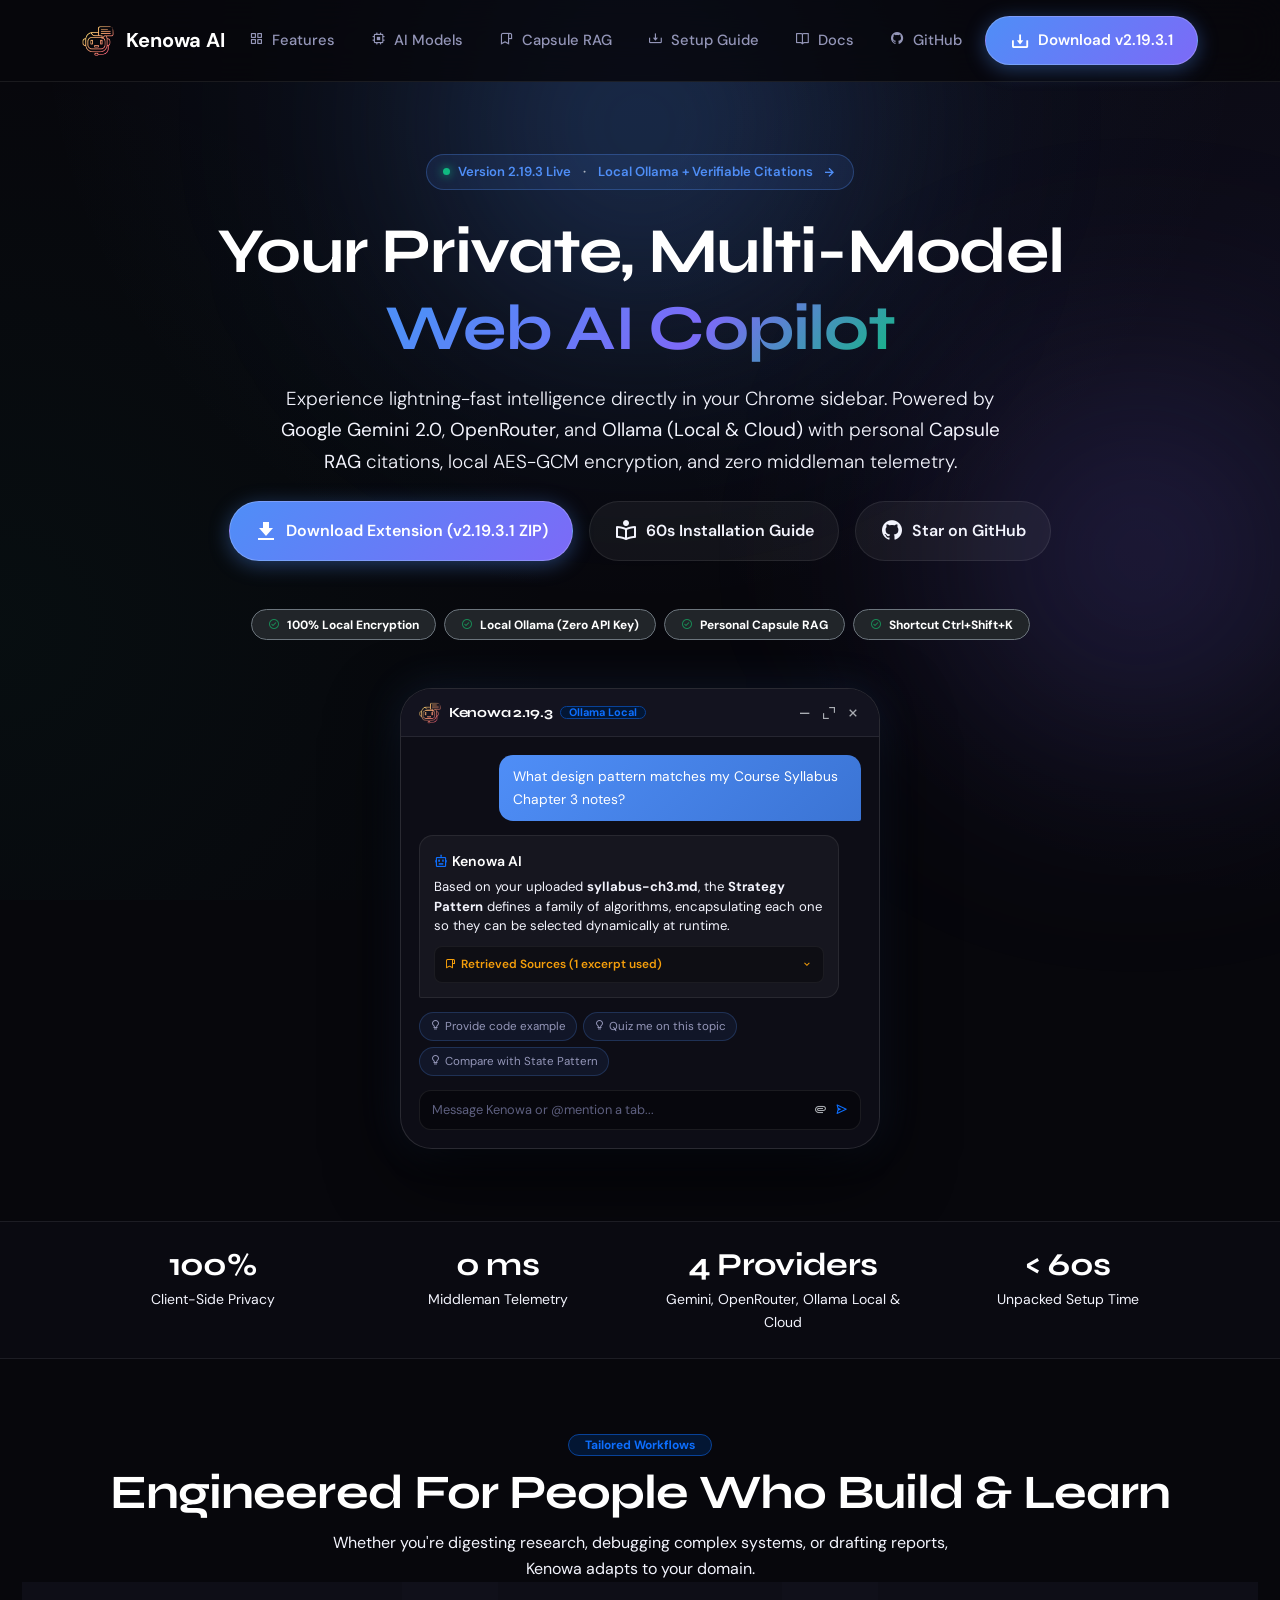
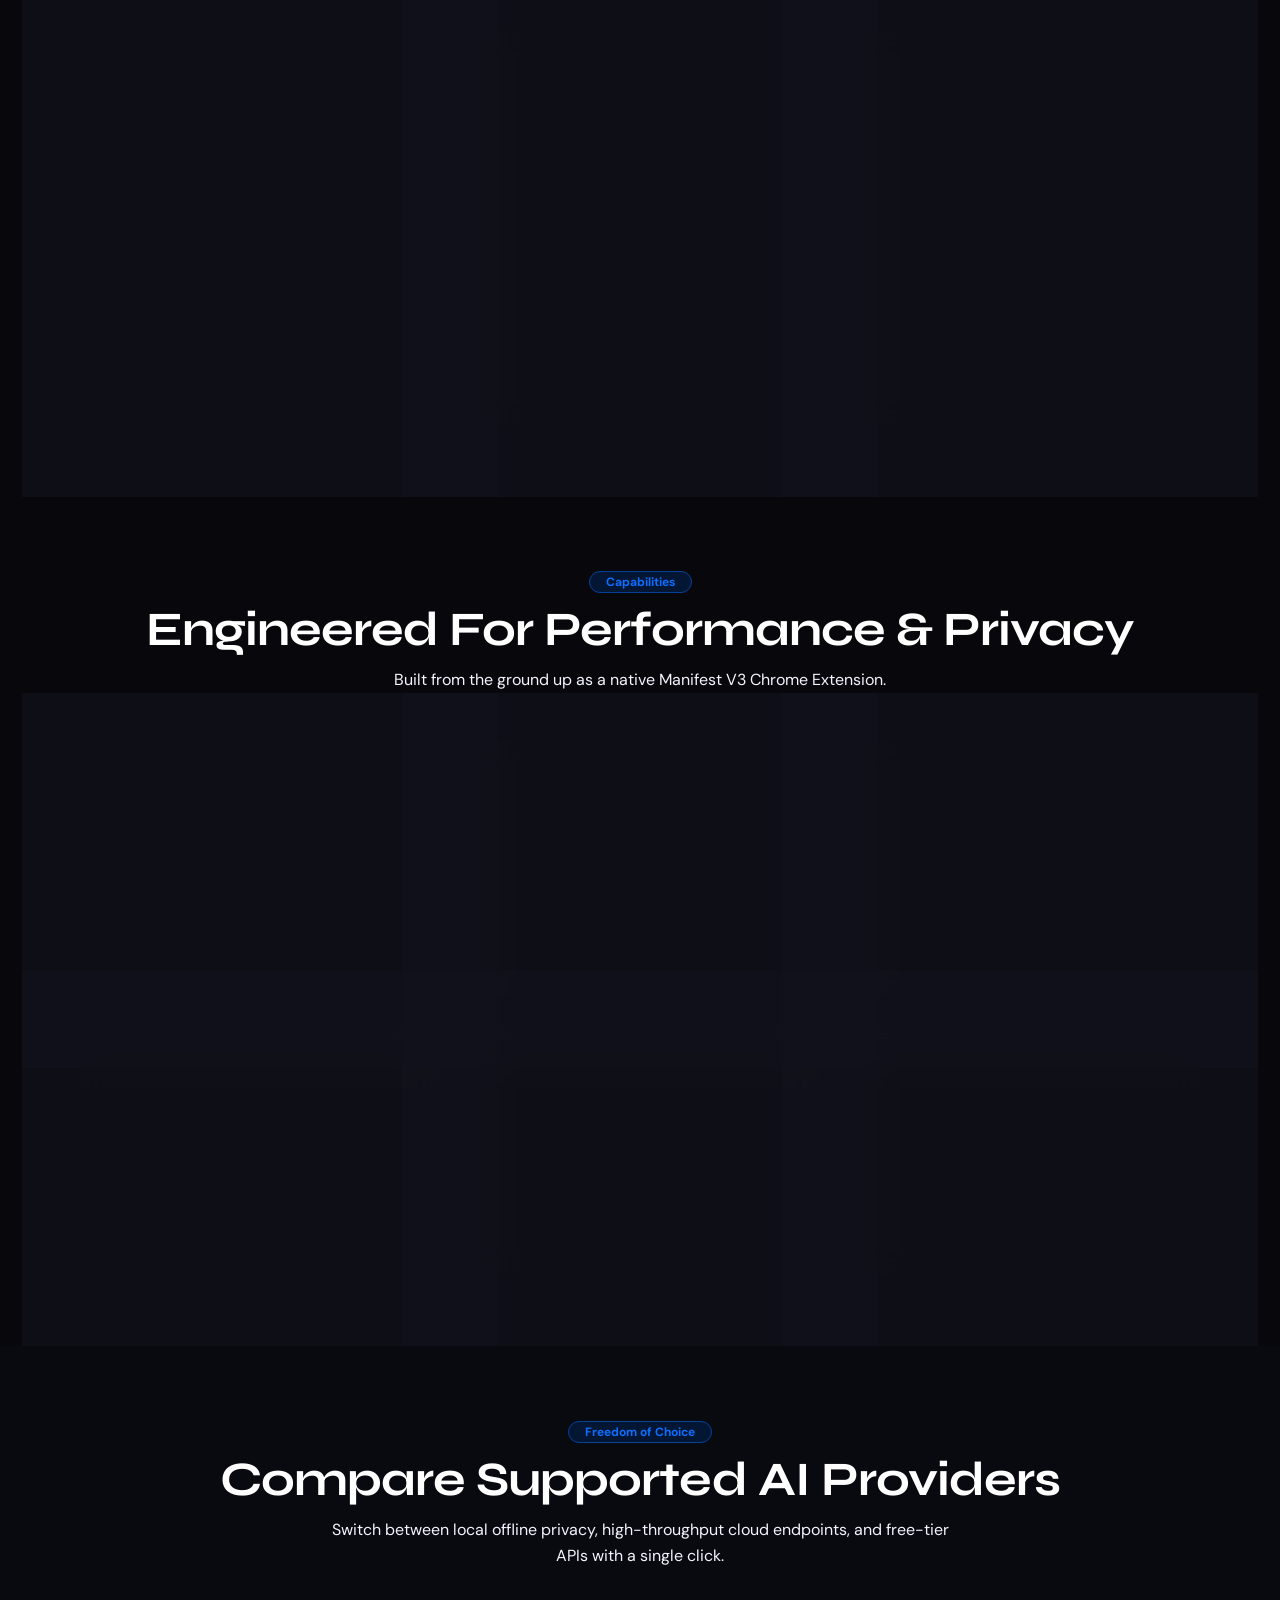
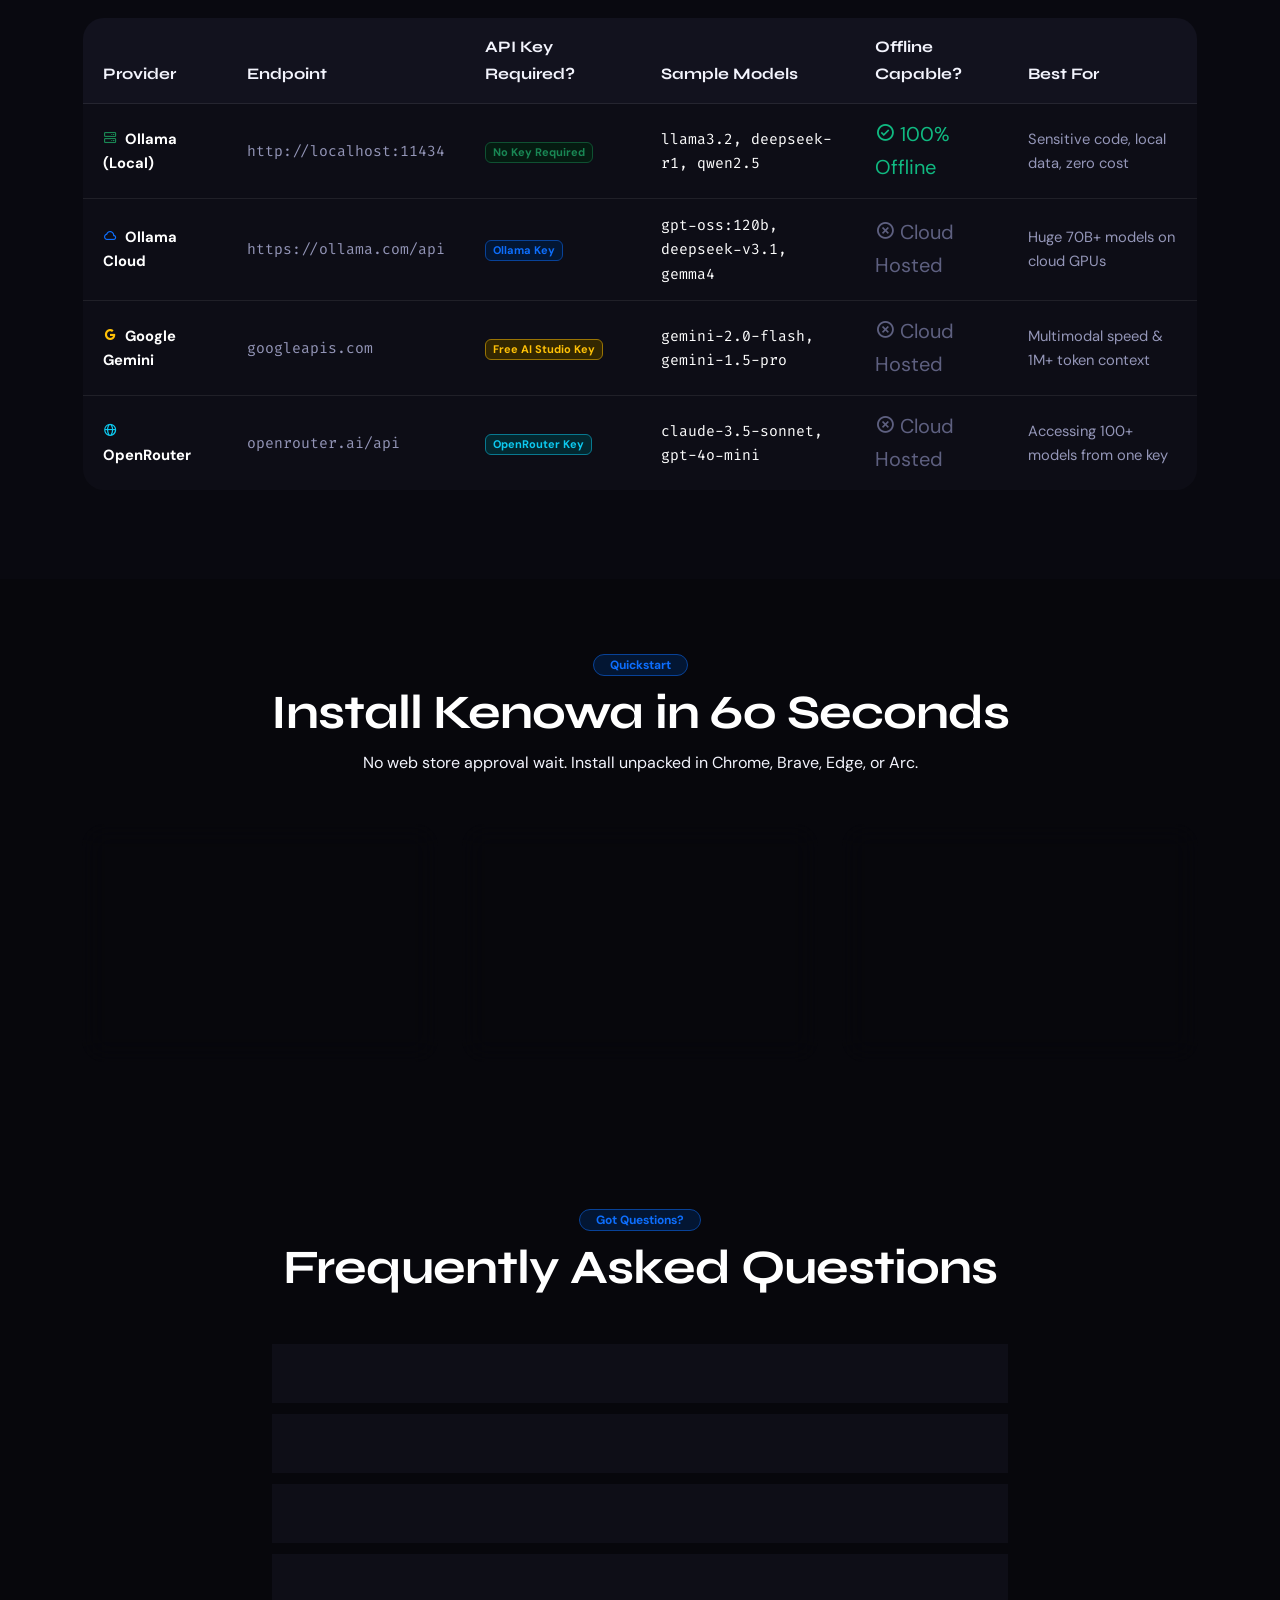
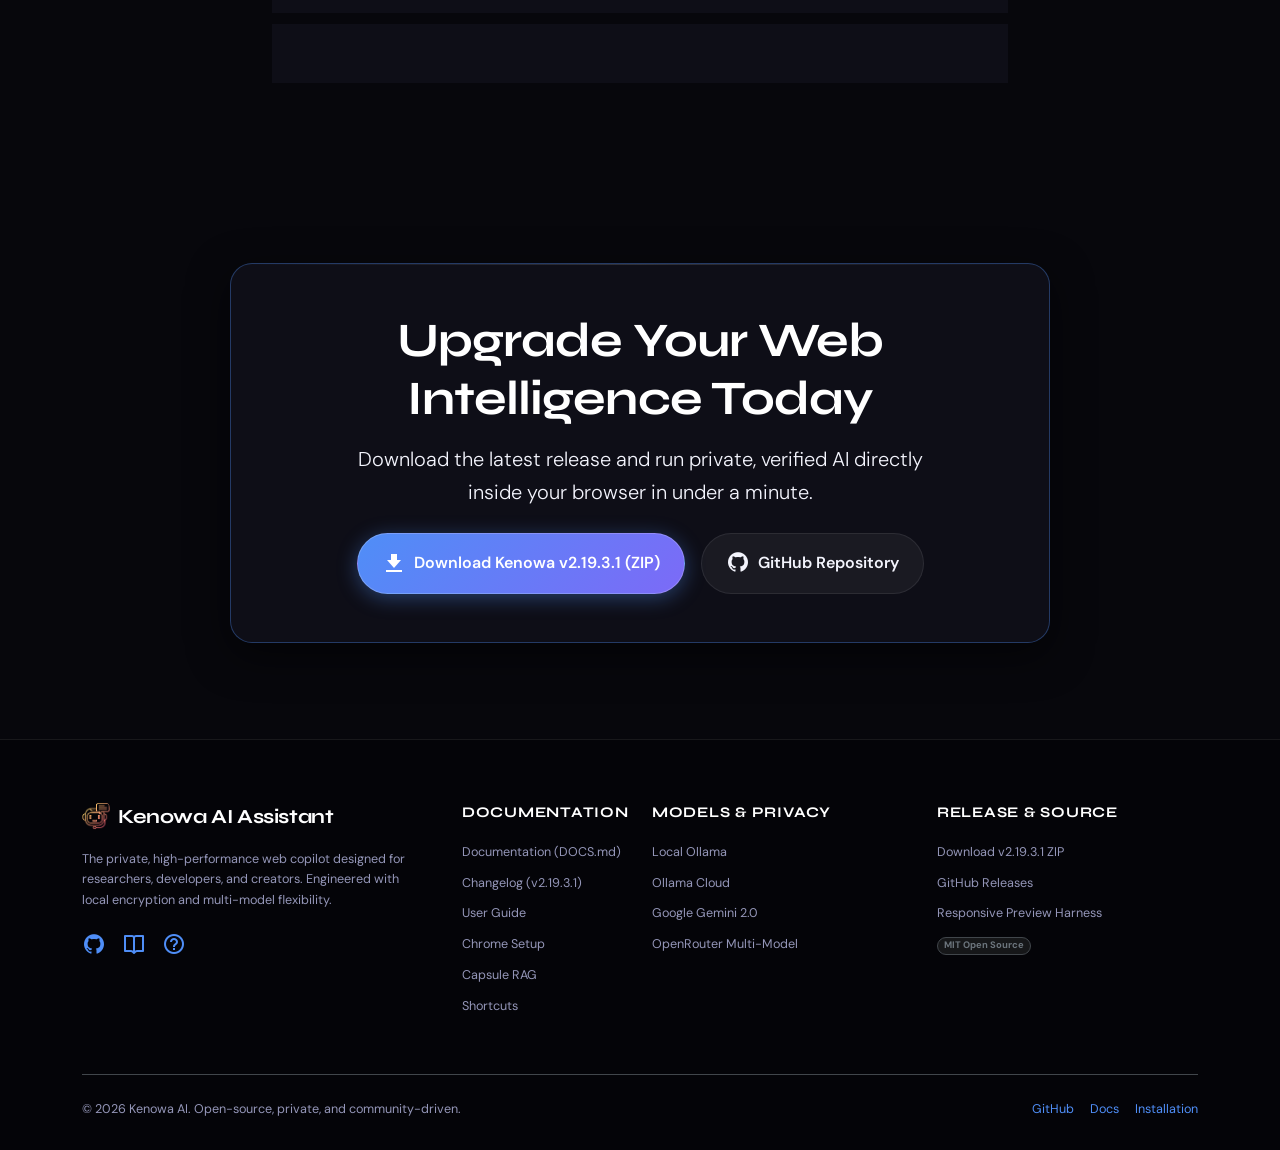
==== commit 5c0aacea: "feat: use Cloudflare Workers AI run API and Groq GPT-OSS" ====
--- a/index.html
+++ b/index.html
@@ -66,8 +66,8 @@
       "@type": "Person",
       "name": "Nadeem Mhd"
     },
-    "softwareVersion": "2.19.2",
-    "downloadUrl": "https://github.com/nadeemmhdm/kenowa-extesions/archive/refs/tags/v2.19.2.1.zip"
+    "softwareVersion": "2.19.3",
+    "downloadUrl": "https://github.com/nadeemmhdm/kenowa-extesions/archive/refs/tags/v2.19.3.1.zip"
   }
   </script>
 
@@ -592,9 +592,9 @@
         </ul>
 
         <div class="d-flex align-items-center gap-3">
-          <a href="https://github.com/nadeemmhdm/kenowa-extesions/archive/refs/tags/v2.19.2.1.zip" class="btn-kenowa-primary" id="nav-download-btn">
+          <a href="https://github.com/nadeemmhdm/kenowa-extesions/archive/refs/tags/v2.19.3.1.zip" class="btn-kenowa-primary" id="nav-download-btn">
             <i class='bx bx-download fs-5'></i>
-            <span>Download v2.19.2.1</span>
+            <span>Download v2.19.3.1</span>
           </a>
         </div>
       </div>
@@ -611,7 +611,7 @@
 
           <div class="hero-badge">
             <span class="status-dot"></span>
-            <span>Version 2.19.2 Live</span>
+            <span>Version 2.19.3 Live</span>
             <span class="mx-1 text-muted">·</span>
             <span>Local Ollama + Verifiable Citations</span>
             <i class='bx bx-right-arrow-alt'></i>
@@ -631,9 +631,9 @@
           </p>
 
           <div class="d-flex flex-wrap justify-content-center gap-3 mb-5">
-            <a href="https://github.com/nadeemmhdm/kenowa-extesions/archive/refs/tags/v2.19.2.1.zip" class="btn-kenowa-primary py-3 px-4 fs-6" id="hero-download-btn">
+            <a href="https://github.com/nadeemmhdm/kenowa-extesions/archive/refs/tags/v2.19.3.1.zip" class="btn-kenowa-primary py-3 px-4 fs-6" id="hero-download-btn">
               <i class='bx bxs-download fs-4'></i>
-              <span>Download Extension (v2.19.2.1 ZIP)</span>
+              <span>Download Extension (v2.19.3.1 ZIP)</span>
             </a>
             <a href="setup.html" class="btn-kenowa-secondary py-3 px-4 fs-6">
               <i class='bx bx-book-reader fs-4'></i>
@@ -660,7 +660,7 @@
             <div class="mockup-header">
               <div class="d-flex align-items-center gap-2">
                 <img src="logo.png" width="22" height="22" alt="Kenowa" class="rounded">
-                <span class="fw-bold text-white small brand-font">Kenowa 2.19.2</span>
+                <span class="fw-bold text-white small brand-font">Kenowa 2.19.3</span>
                 <span class="badge bg-primary-subtle text-primary border border-primary-subtle rounded-pill px-2 py-0" style="font-size:0.68rem;">Ollama Local</span>
               </div>
               <div class="d-flex align-items-center gap-2 text-muted">
@@ -685,7 +685,7 @@
                   Based on your uploaded <strong>syllabus-ch3.md</strong>, the <strong>Strategy Pattern</strong> defines a family of algorithms, encapsulating each one so they can be selected dynamically at runtime.
                 </p>
 
-                <!-- Collapsible Source Drawer (v2.19.2.1 Superpower) -->
+                <!-- Collapsible Source Drawer (v2.19.3.1 Superpower) -->
                 <div class="mock-sources-drawer">
                   <div class="mock-sources-trigger" id="mock-source-toggle">
                     <span class="d-flex align-items-center gap-1">
@@ -995,8 +995,8 @@
             <p class="text-sub small mb-3">
               Download the official release archive and extract the zip file into a permanent folder on your computer.
             </p>
-            <a href="https://github.com/nadeemmhdm/kenowa-extesions/archive/refs/tags/v2.19.2.1.zip" class="btn btn-sm btn-outline-primary rounded-pill w-100">
-              <i class='bx bx-download me-1'></i> Download v2.19.2.1 ZIP
+            <a href="https://github.com/nadeemmhdm/kenowa-extesions/archive/refs/tags/v2.19.3.1.zip" class="btn btn-sm btn-outline-primary rounded-pill w-100">
+              <i class='bx bx-download me-1'></i> Download v2.19.3.1 ZIP
             </a>
           </div>
         </div>
@@ -1110,7 +1110,7 @@
               </h2>
               <div id="collapseFive" class="accordion-collapse collapse" aria-labelledby="headingFive" data-bs-parent="#faqAccordion">
                 <div class="accordion-body">
-                  Kenowa v2.19.2.1 has an automated GitHub release monitor. When a new release is published, an update badge and modal appear inside the extension with a 1-click download link. Simply unzip and replace the extension folder.
+                  Kenowa v2.19.3.1 has an automated GitHub release monitor. When a new release is published, an update badge and modal appear inside the extension with a 1-click download link. Simply unzip and replace the extension folder.
                 </div>
               </div>
             </div>
@@ -1133,9 +1133,9 @@
         </p>
 
         <div class="d-flex flex-wrap justify-content-center gap-3">
-          <a href="https://github.com/nadeemmhdm/kenowa-extesions/archive/refs/tags/v2.19.2.1.zip" class="btn-kenowa-primary py-3 px-4 fs-6">
+          <a href="https://github.com/nadeemmhdm/kenowa-extesions/archive/refs/tags/v2.19.3.1.zip" class="btn-kenowa-primary py-3 px-4 fs-6">
             <i class='bx bxs-download fs-4'></i>
-            <span>Download Kenowa v2.19.2.1 (ZIP)</span>
+            <span>Download Kenowa v2.19.3.1 (ZIP)</span>
           </a>
           <a href="https://github.com/nadeemmhdm/kenowa-extesions" target="_blank" rel="noopener" class="btn-kenowa-secondary py-3 px-4 fs-6">
             <i class='bx bxl-github fs-4'></i>
@@ -1171,7 +1171,7 @@
           <div class="footer-heading">Documentation</div>
           <ul class="footer-link-list small">
             <li><a href="https://github.com/nadeemmhdm/kenowa-extesions/blob/main/DOCS.md" target="_blank" rel="noopener">Documentation (DOCS.md)</a></li>
-            <li><a href="https://github.com/nadeemmhdm/kenowa-extesions/blob/main/CHANGELOG.md" target="_blank" rel="noopener">Changelog (v2.19.2.1)</a></li>
+            <li><a href="https://github.com/nadeemmhdm/kenowa-extesions/blob/main/CHANGELOG.md" target="_blank" rel="noopener">Changelog (v2.19.3.1)</a></li>
             <li><a href="help.html">User Guide</a></li>
             <li><a href="setup.html">Chrome Setup</a></li>
             <li><a href="help.html#capsules">Capsule RAG</a></li>
@@ -1192,7 +1192,7 @@
         <div class="col-lg-3 col-md-6">
           <div class="footer-heading">Release & Source</div>
           <ul class="footer-link-list small">
-            <li><a href="https://github.com/nadeemmhdm/kenowa-extesions/archive/refs/tags/v2.19.2.1.zip">Download v2.19.2.1 ZIP</a></li>
+            <li><a href="https://github.com/nadeemmhdm/kenowa-extesions/archive/refs/tags/v2.19.3.1.zip">Download v2.19.3.1 ZIP</a></li>
             <li><a href="https://github.com/nadeemmhdm/kenowa-extesions/releases">GitHub Releases</a></li>
             <li><a href="preview.html">Responsive Preview Harness</a></li>
             <li><span class="badge bg-secondary-subtle text-secondary border border-secondary-subtle rounded-pill">MIT Open Source</span></li>
@@ -1247,7 +1247,7 @@
         const res = await fetch('https://api.github.com/repos/nadeemmhdm/kenowa-extesions/releases/latest');
         if (!res.ok) return;
         const data = await res.json();
-        const tagName = data.tag_name || 'v2.19.2.1';
+        const tagName = data.tag_name || 'v2.19.3.1';
         const zipUrl = data.zipball_url || `https://github.com/nadeemmhdm/kenowa-extesions/archive/refs/tags/${tagName}.zip`;
 
         const navBtn = document.getElementById('nav-download-btn');
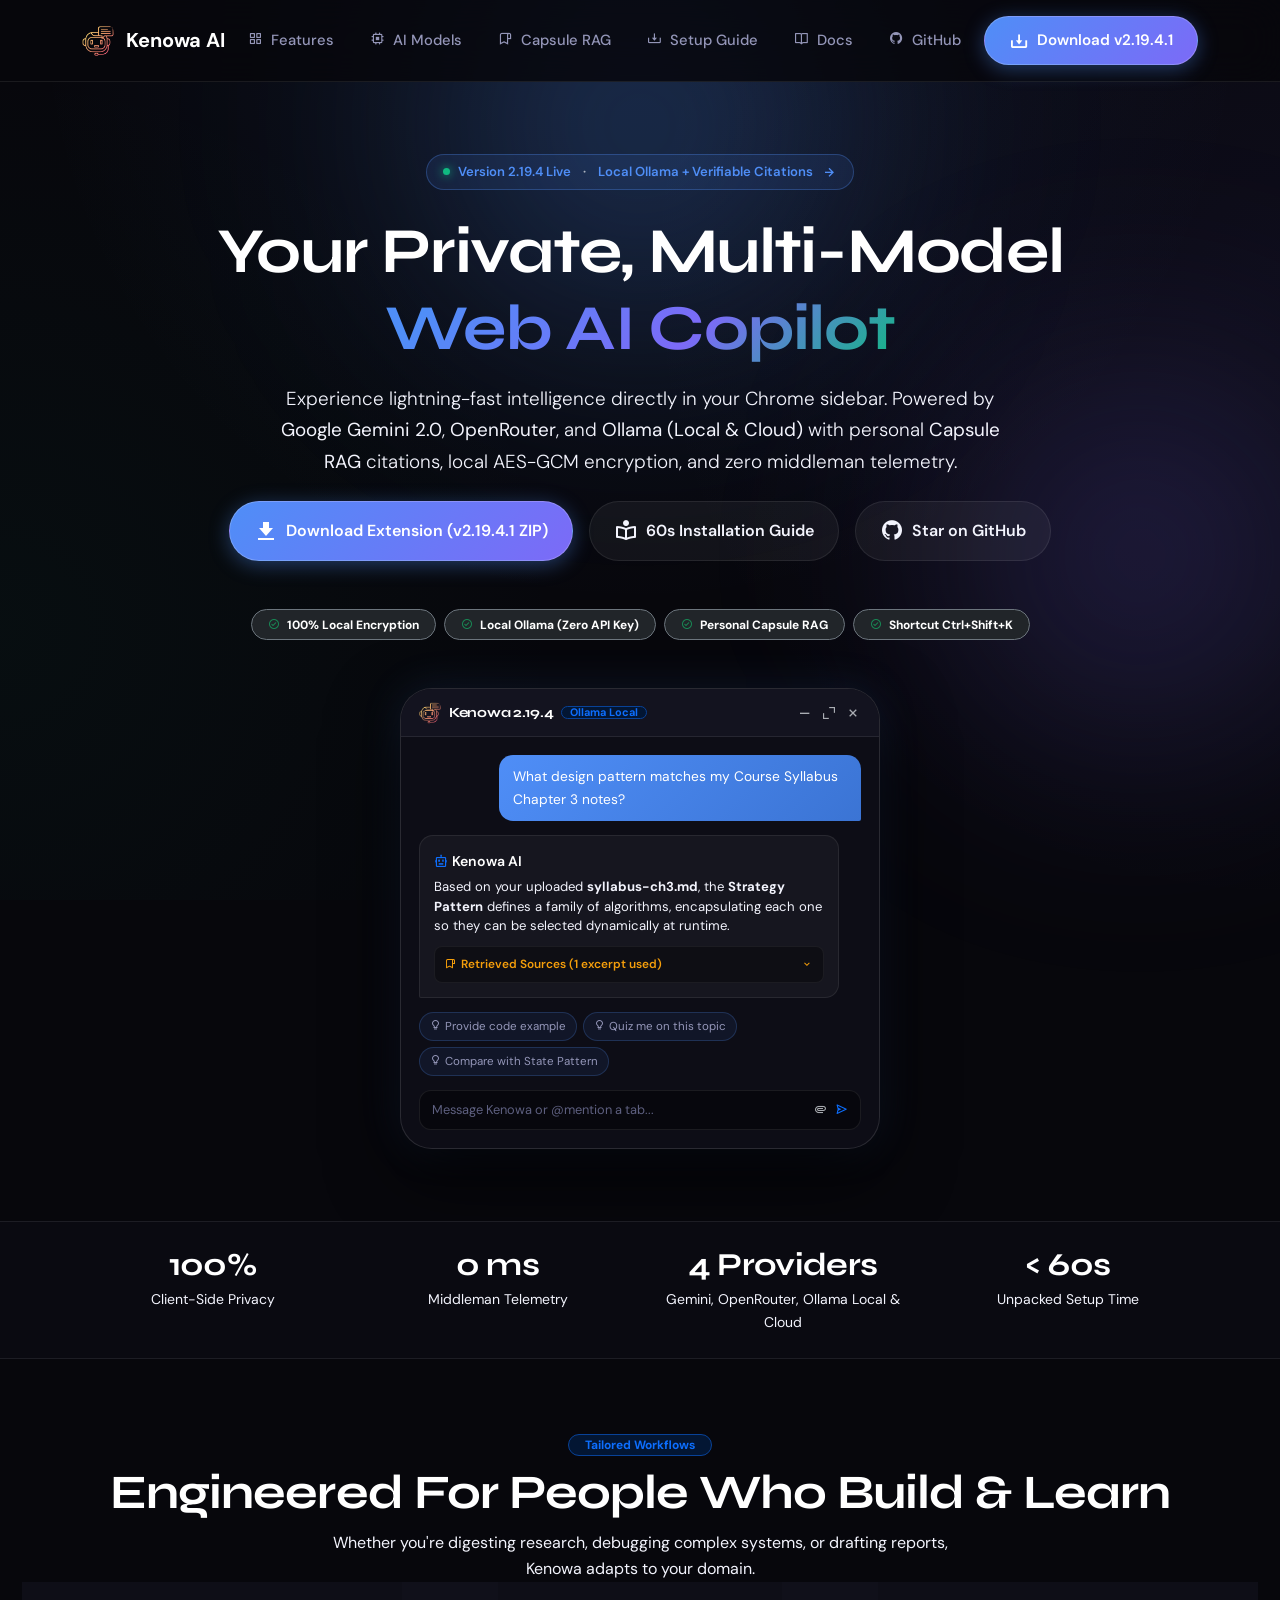
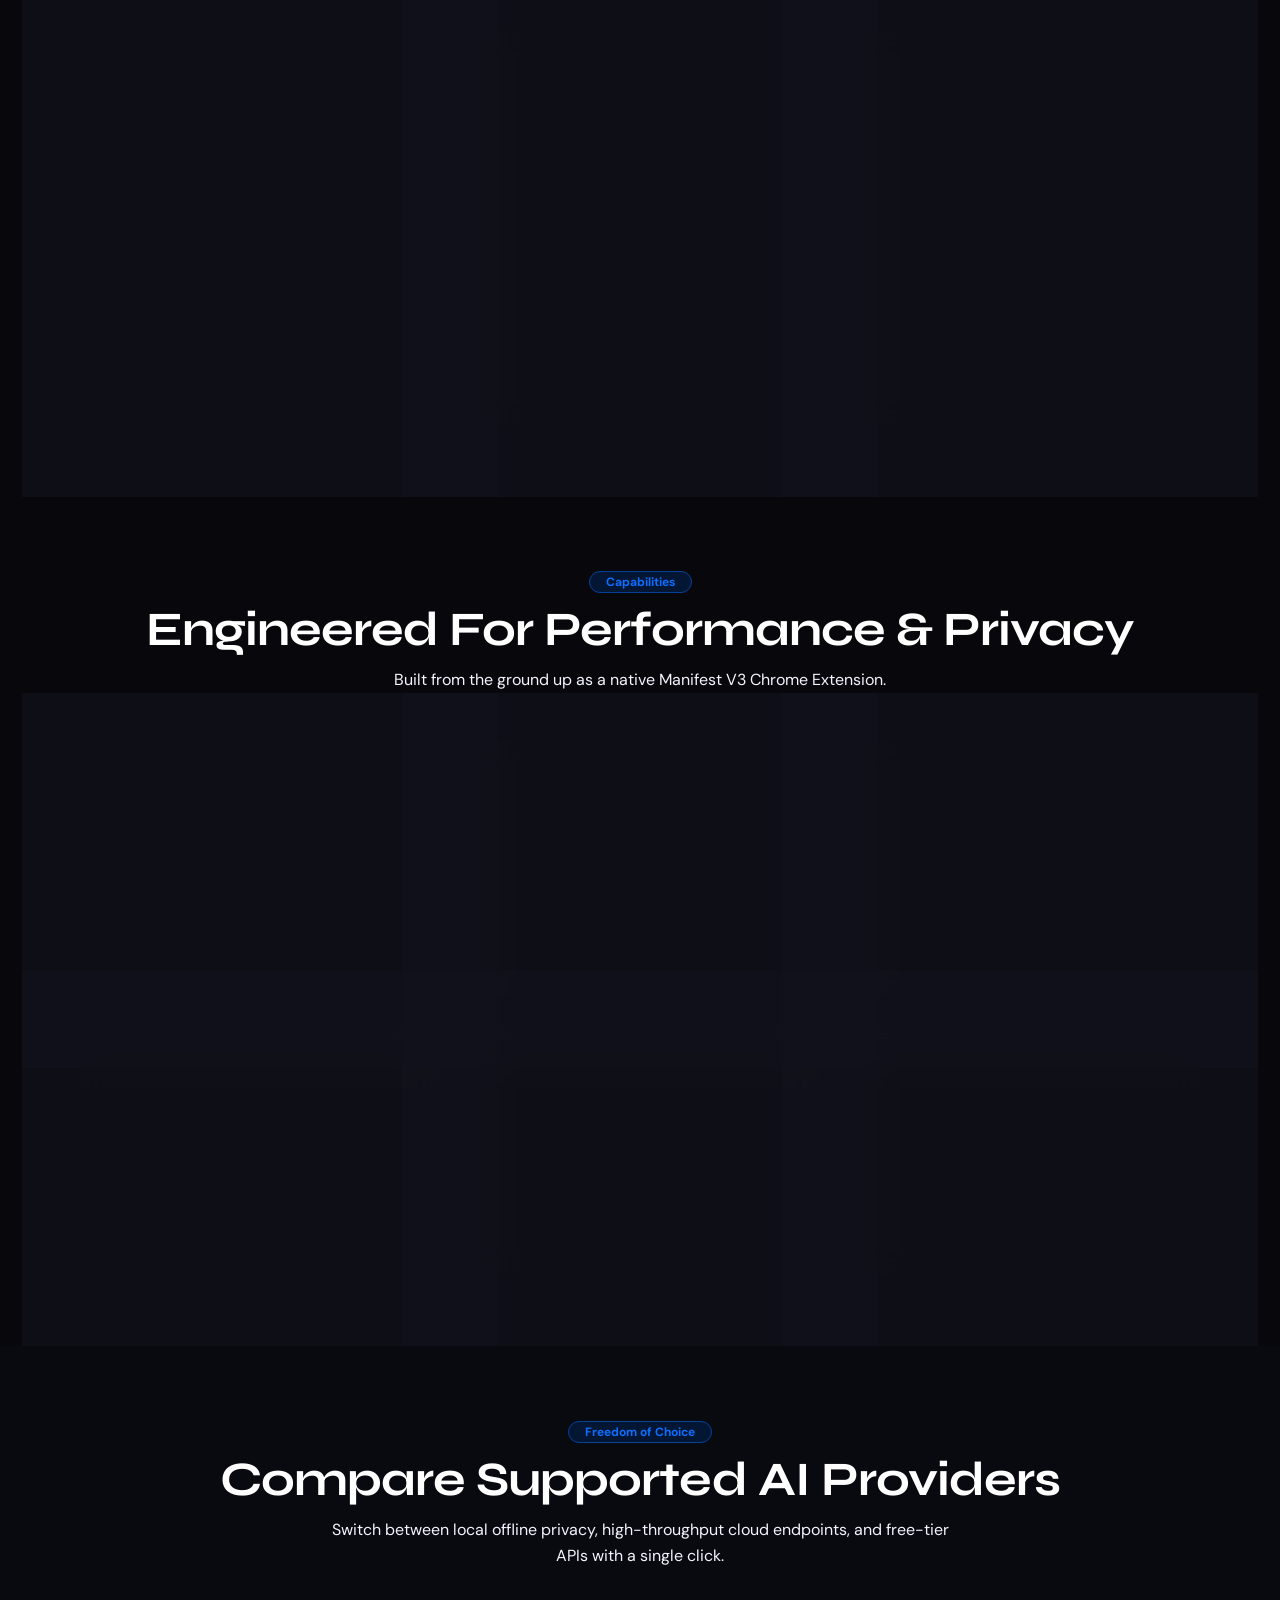
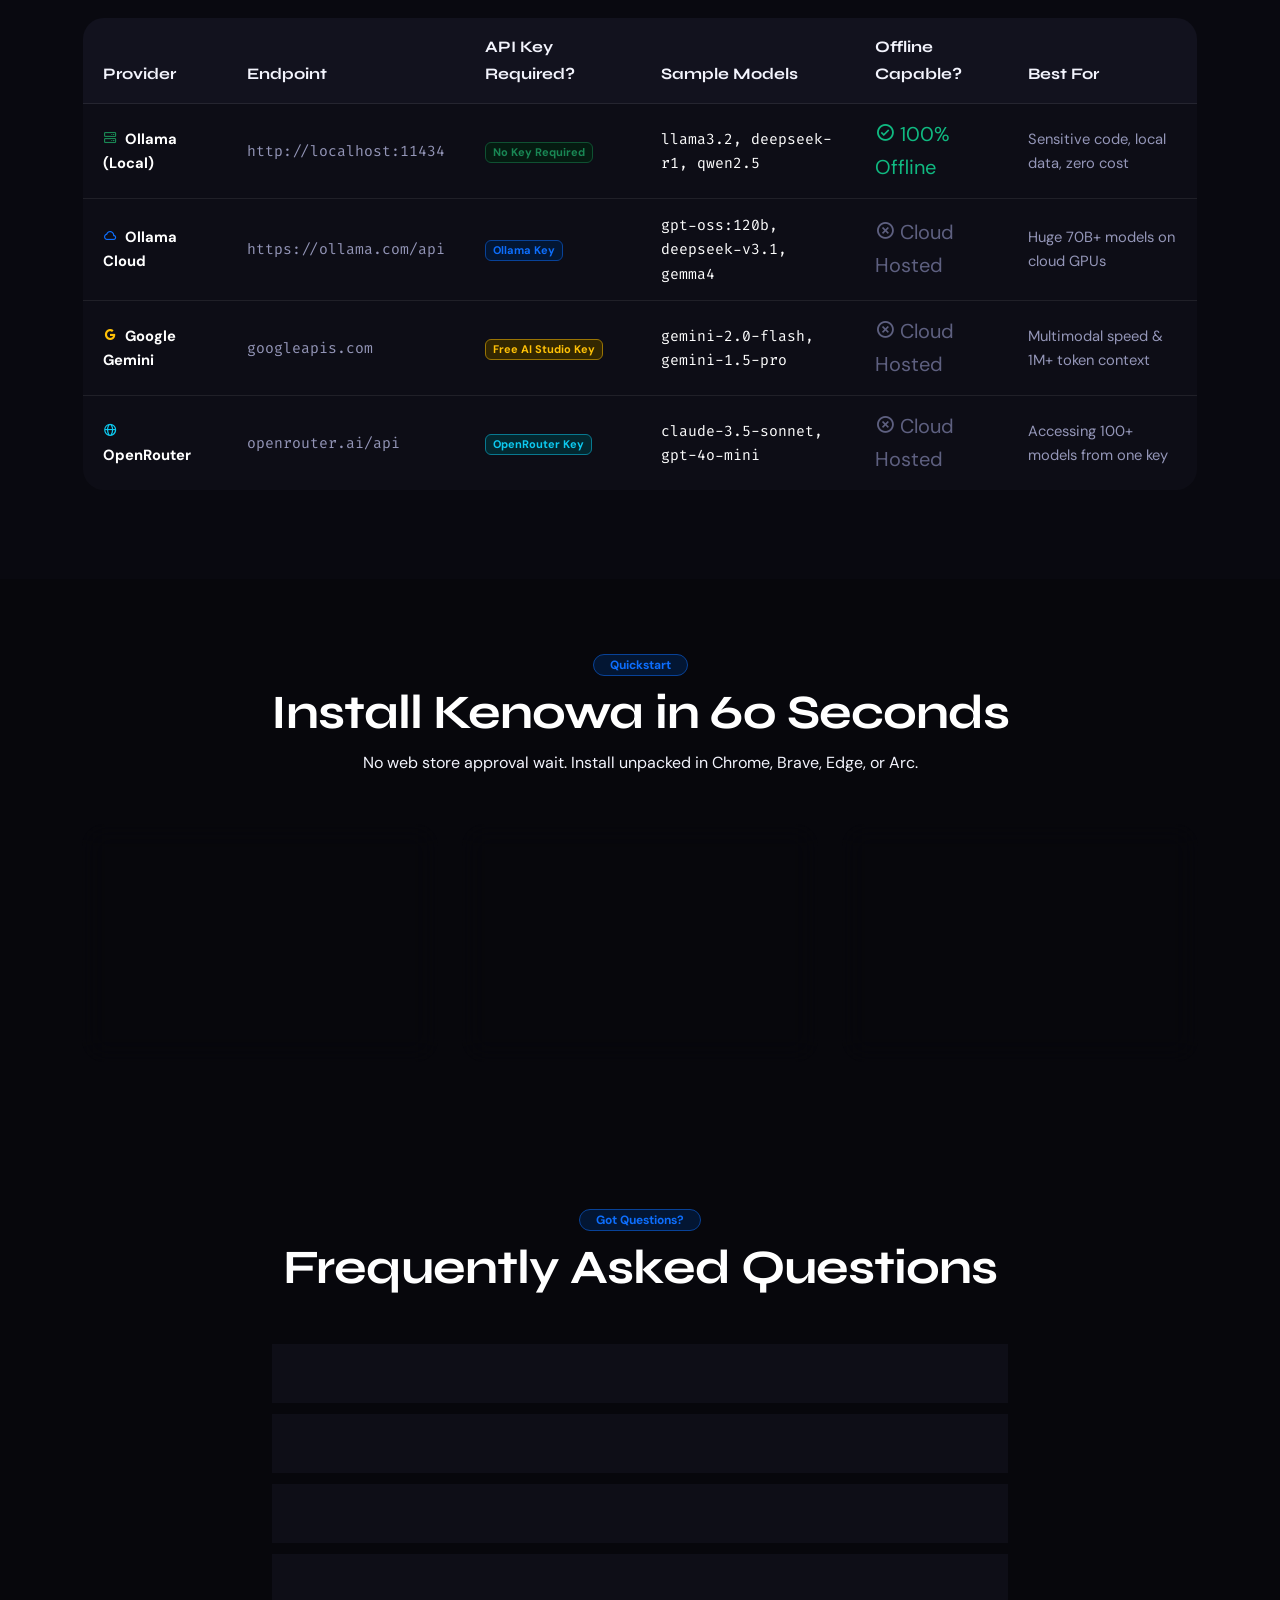
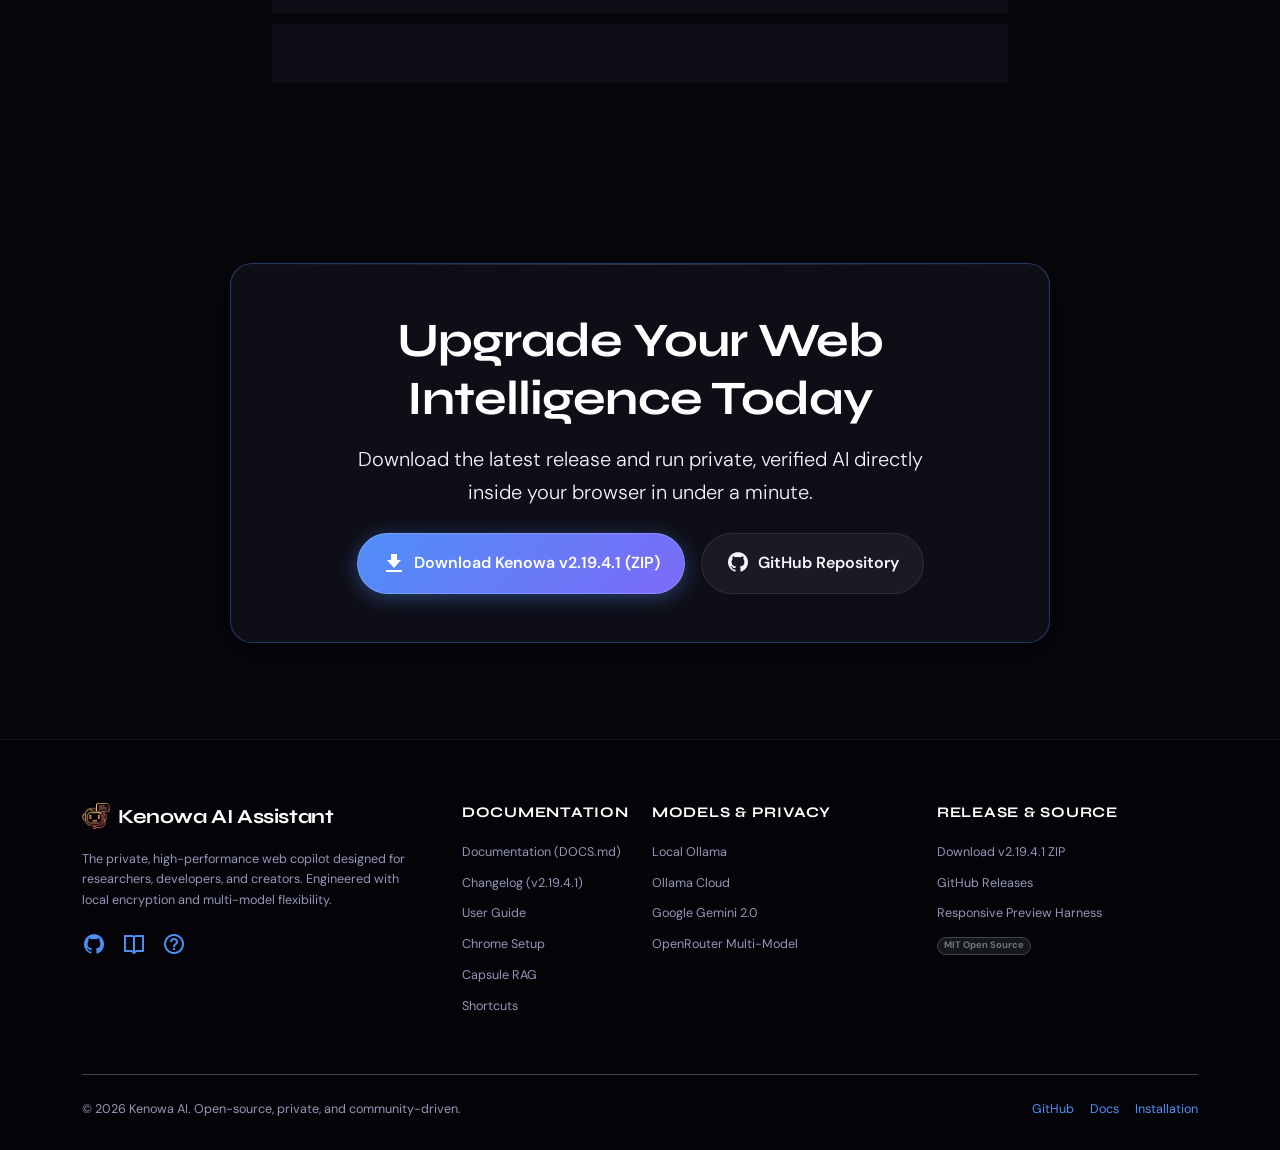
==== commit 647d5036: "feat: improve settings suggestions and folder capsules" ====
--- a/index.html
+++ b/index.html
@@ -66,8 +66,8 @@
       "@type": "Person",
       "name": "Nadeem Mhd"
     },
-    "softwareVersion": "2.19.3",
-    "downloadUrl": "https://github.com/nadeemmhdm/kenowa-extesions/archive/refs/tags/v2.19.3.1.zip"
+    "softwareVersion": "2.19.4",
+    "downloadUrl": "https://github.com/nadeemmhdm/kenowa-extesions/archive/refs/tags/v2.19.4.1.zip"
   }
   </script>
 
@@ -592,9 +592,9 @@
         </ul>
 
         <div class="d-flex align-items-center gap-3">
-          <a href="https://github.com/nadeemmhdm/kenowa-extesions/archive/refs/tags/v2.19.3.1.zip" class="btn-kenowa-primary" id="nav-download-btn">
+          <a href="https://github.com/nadeemmhdm/kenowa-extesions/archive/refs/tags/v2.19.4.1.zip" class="btn-kenowa-primary" id="nav-download-btn">
             <i class='bx bx-download fs-5'></i>
-            <span>Download v2.19.3.1</span>
+            <span>Download v2.19.4.1</span>
           </a>
         </div>
       </div>
@@ -611,7 +611,7 @@
 
           <div class="hero-badge">
             <span class="status-dot"></span>
-            <span>Version 2.19.3 Live</span>
+            <span>Version 2.19.4 Live</span>
             <span class="mx-1 text-muted">·</span>
             <span>Local Ollama + Verifiable Citations</span>
             <i class='bx bx-right-arrow-alt'></i>
@@ -631,9 +631,9 @@
           </p>
 
           <div class="d-flex flex-wrap justify-content-center gap-3 mb-5">
-            <a href="https://github.com/nadeemmhdm/kenowa-extesions/archive/refs/tags/v2.19.3.1.zip" class="btn-kenowa-primary py-3 px-4 fs-6" id="hero-download-btn">
+            <a href="https://github.com/nadeemmhdm/kenowa-extesions/archive/refs/tags/v2.19.4.1.zip" class="btn-kenowa-primary py-3 px-4 fs-6" id="hero-download-btn">
               <i class='bx bxs-download fs-4'></i>
-              <span>Download Extension (v2.19.3.1 ZIP)</span>
+              <span>Download Extension (v2.19.4.1 ZIP)</span>
             </a>
             <a href="setup.html" class="btn-kenowa-secondary py-3 px-4 fs-6">
               <i class='bx bx-book-reader fs-4'></i>
@@ -660,7 +660,7 @@
             <div class="mockup-header">
               <div class="d-flex align-items-center gap-2">
                 <img src="logo.png" width="22" height="22" alt="Kenowa" class="rounded">
-                <span class="fw-bold text-white small brand-font">Kenowa 2.19.3</span>
+                <span class="fw-bold text-white small brand-font">Kenowa 2.19.4</span>
                 <span class="badge bg-primary-subtle text-primary border border-primary-subtle rounded-pill px-2 py-0" style="font-size:0.68rem;">Ollama Local</span>
               </div>
               <div class="d-flex align-items-center gap-2 text-muted">
@@ -685,7 +685,7 @@
                   Based on your uploaded <strong>syllabus-ch3.md</strong>, the <strong>Strategy Pattern</strong> defines a family of algorithms, encapsulating each one so they can be selected dynamically at runtime.
                 </p>
 
-                <!-- Collapsible Source Drawer (v2.19.3.1 Superpower) -->
+                <!-- Collapsible Source Drawer (v2.19.4.1 Superpower) -->
                 <div class="mock-sources-drawer">
                   <div class="mock-sources-trigger" id="mock-source-toggle">
                     <span class="d-flex align-items-center gap-1">
@@ -995,8 +995,8 @@
             <p class="text-sub small mb-3">
               Download the official release archive and extract the zip file into a permanent folder on your computer.
             </p>
-            <a href="https://github.com/nadeemmhdm/kenowa-extesions/archive/refs/tags/v2.19.3.1.zip" class="btn btn-sm btn-outline-primary rounded-pill w-100">
-              <i class='bx bx-download me-1'></i> Download v2.19.3.1 ZIP
+            <a href="https://github.com/nadeemmhdm/kenowa-extesions/archive/refs/tags/v2.19.4.1.zip" class="btn btn-sm btn-outline-primary rounded-pill w-100">
+              <i class='bx bx-download me-1'></i> Download v2.19.4.1 ZIP
             </a>
           </div>
         </div>
@@ -1110,7 +1110,7 @@
               </h2>
               <div id="collapseFive" class="accordion-collapse collapse" aria-labelledby="headingFive" data-bs-parent="#faqAccordion">
                 <div class="accordion-body">
-                  Kenowa v2.19.3.1 has an automated GitHub release monitor. When a new release is published, an update badge and modal appear inside the extension with a 1-click download link. Simply unzip and replace the extension folder.
+                  Kenowa v2.19.4.1 has an automated GitHub release monitor. When a new release is published, an update badge and modal appear inside the extension with a 1-click download link. Simply unzip and replace the extension folder.
                 </div>
               </div>
             </div>
@@ -1133,9 +1133,9 @@
         </p>
 
         <div class="d-flex flex-wrap justify-content-center gap-3">
-          <a href="https://github.com/nadeemmhdm/kenowa-extesions/archive/refs/tags/v2.19.3.1.zip" class="btn-kenowa-primary py-3 px-4 fs-6">
+          <a href="https://github.com/nadeemmhdm/kenowa-extesions/archive/refs/tags/v2.19.4.1.zip" class="btn-kenowa-primary py-3 px-4 fs-6">
             <i class='bx bxs-download fs-4'></i>
-            <span>Download Kenowa v2.19.3.1 (ZIP)</span>
+            <span>Download Kenowa v2.19.4.1 (ZIP)</span>
           </a>
           <a href="https://github.com/nadeemmhdm/kenowa-extesions" target="_blank" rel="noopener" class="btn-kenowa-secondary py-3 px-4 fs-6">
             <i class='bx bxl-github fs-4'></i>
@@ -1171,7 +1171,7 @@
           <div class="footer-heading">Documentation</div>
           <ul class="footer-link-list small">
             <li><a href="https://github.com/nadeemmhdm/kenowa-extesions/blob/main/DOCS.md" target="_blank" rel="noopener">Documentation (DOCS.md)</a></li>
-            <li><a href="https://github.com/nadeemmhdm/kenowa-extesions/blob/main/CHANGELOG.md" target="_blank" rel="noopener">Changelog (v2.19.3.1)</a></li>
+            <li><a href="https://github.com/nadeemmhdm/kenowa-extesions/blob/main/CHANGELOG.md" target="_blank" rel="noopener">Changelog (v2.19.4.1)</a></li>
             <li><a href="help.html">User Guide</a></li>
             <li><a href="setup.html">Chrome Setup</a></li>
             <li><a href="help.html#capsules">Capsule RAG</a></li>
@@ -1192,7 +1192,7 @@
         <div class="col-lg-3 col-md-6">
           <div class="footer-heading">Release & Source</div>
           <ul class="footer-link-list small">
-            <li><a href="https://github.com/nadeemmhdm/kenowa-extesions/archive/refs/tags/v2.19.3.1.zip">Download v2.19.3.1 ZIP</a></li>
+            <li><a href="https://github.com/nadeemmhdm/kenowa-extesions/archive/refs/tags/v2.19.4.1.zip">Download v2.19.4.1 ZIP</a></li>
             <li><a href="https://github.com/nadeemmhdm/kenowa-extesions/releases">GitHub Releases</a></li>
             <li><a href="preview.html">Responsive Preview Harness</a></li>
             <li><span class="badge bg-secondary-subtle text-secondary border border-secondary-subtle rounded-pill">MIT Open Source</span></li>
@@ -1247,7 +1247,7 @@
         const res = await fetch('https://api.github.com/repos/nadeemmhdm/kenowa-extesions/releases/latest');
         if (!res.ok) return;
         const data = await res.json();
-        const tagName = data.tag_name || 'v2.19.3.1';
+        const tagName = data.tag_name || 'v2.19.4.1';
         const zipUrl = data.zipball_url || `https://github.com/nadeemmhdm/kenowa-extesions/archive/refs/tags/${tagName}.zip`;
 
         const navBtn = document.getElementById('nav-download-btn');
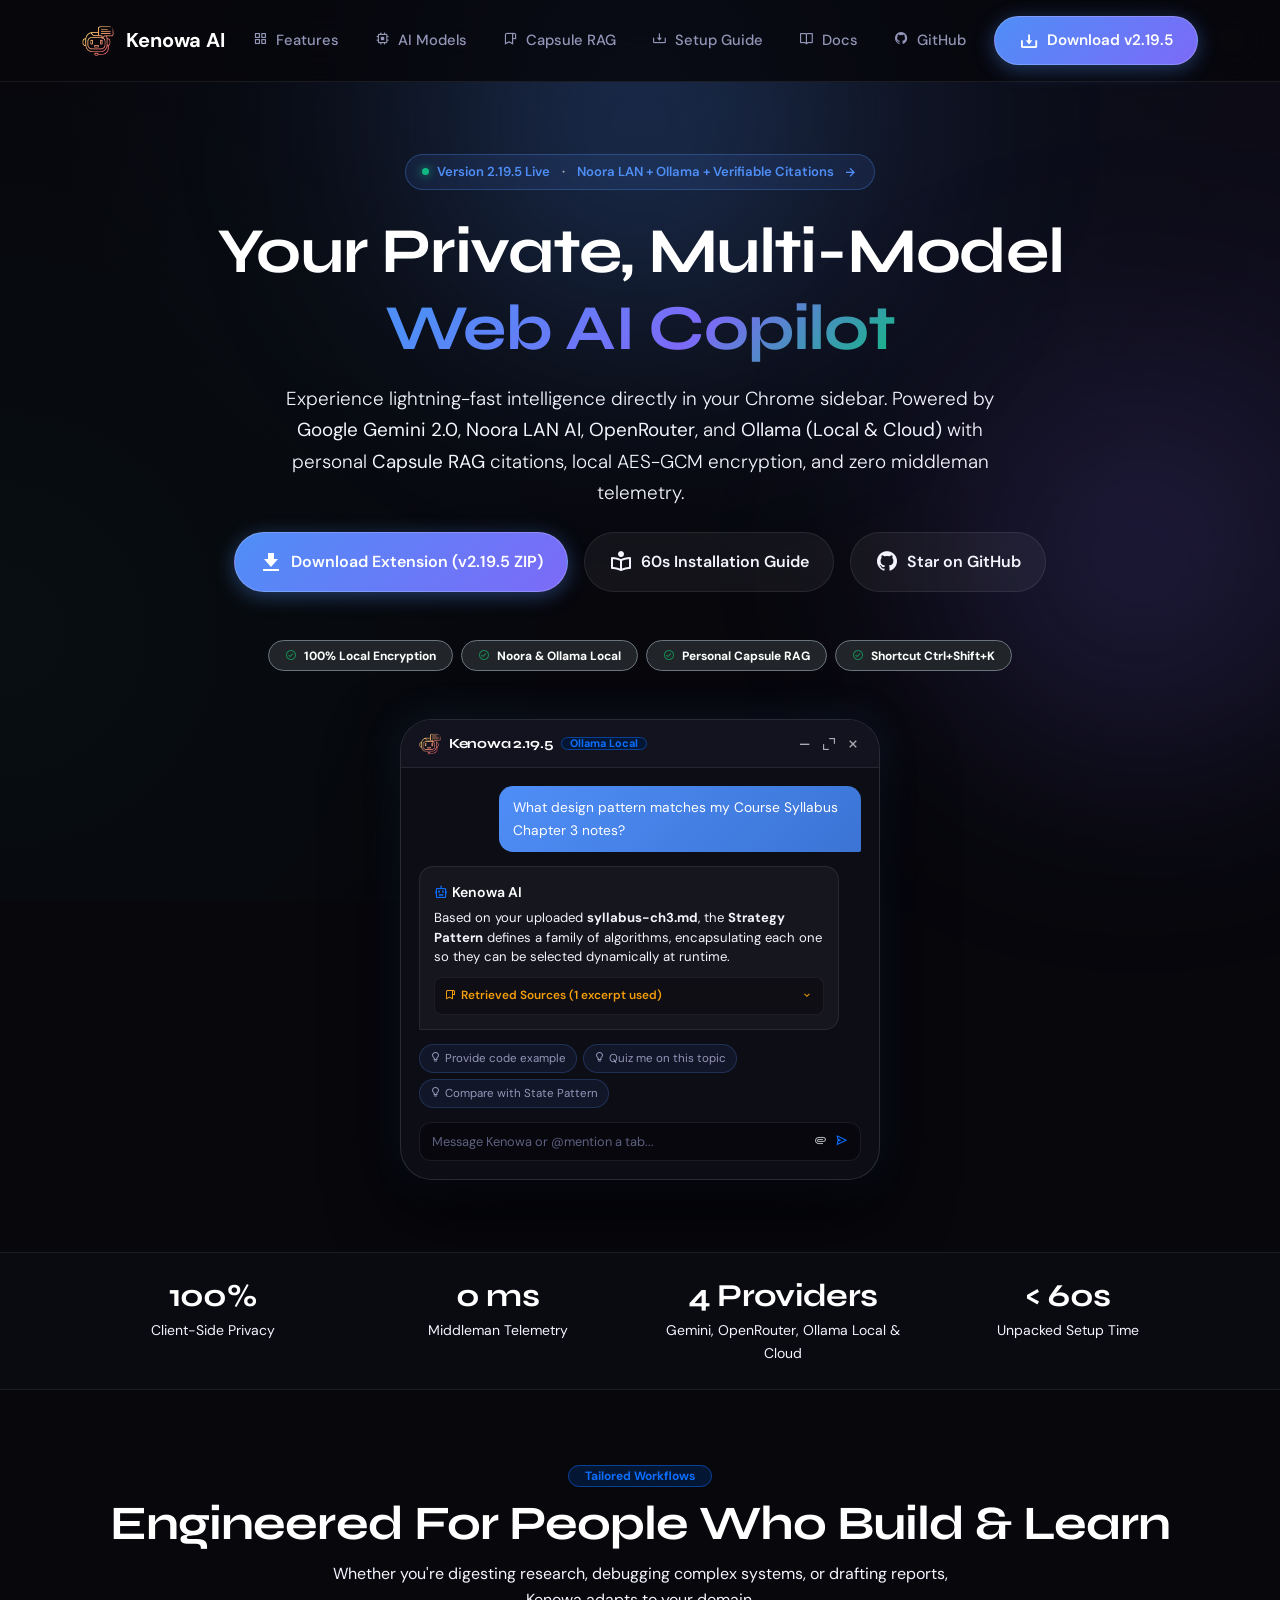
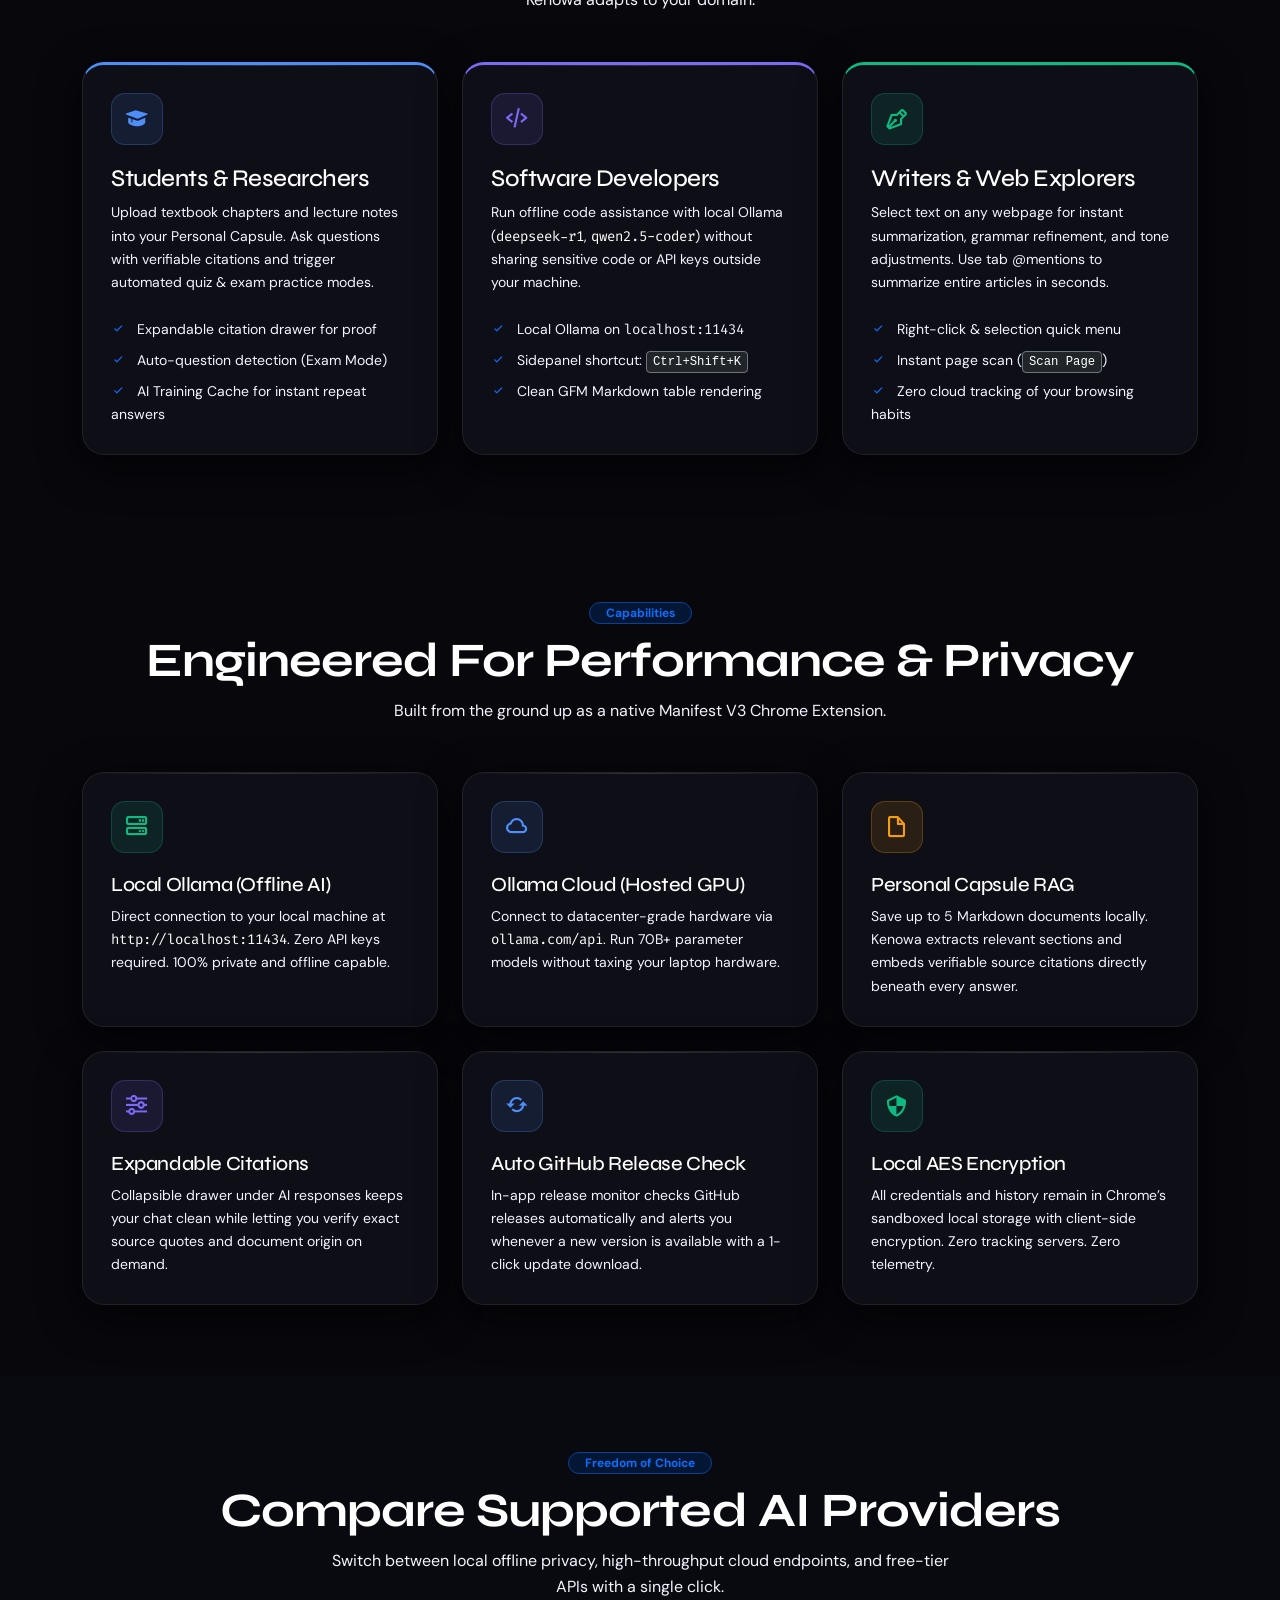
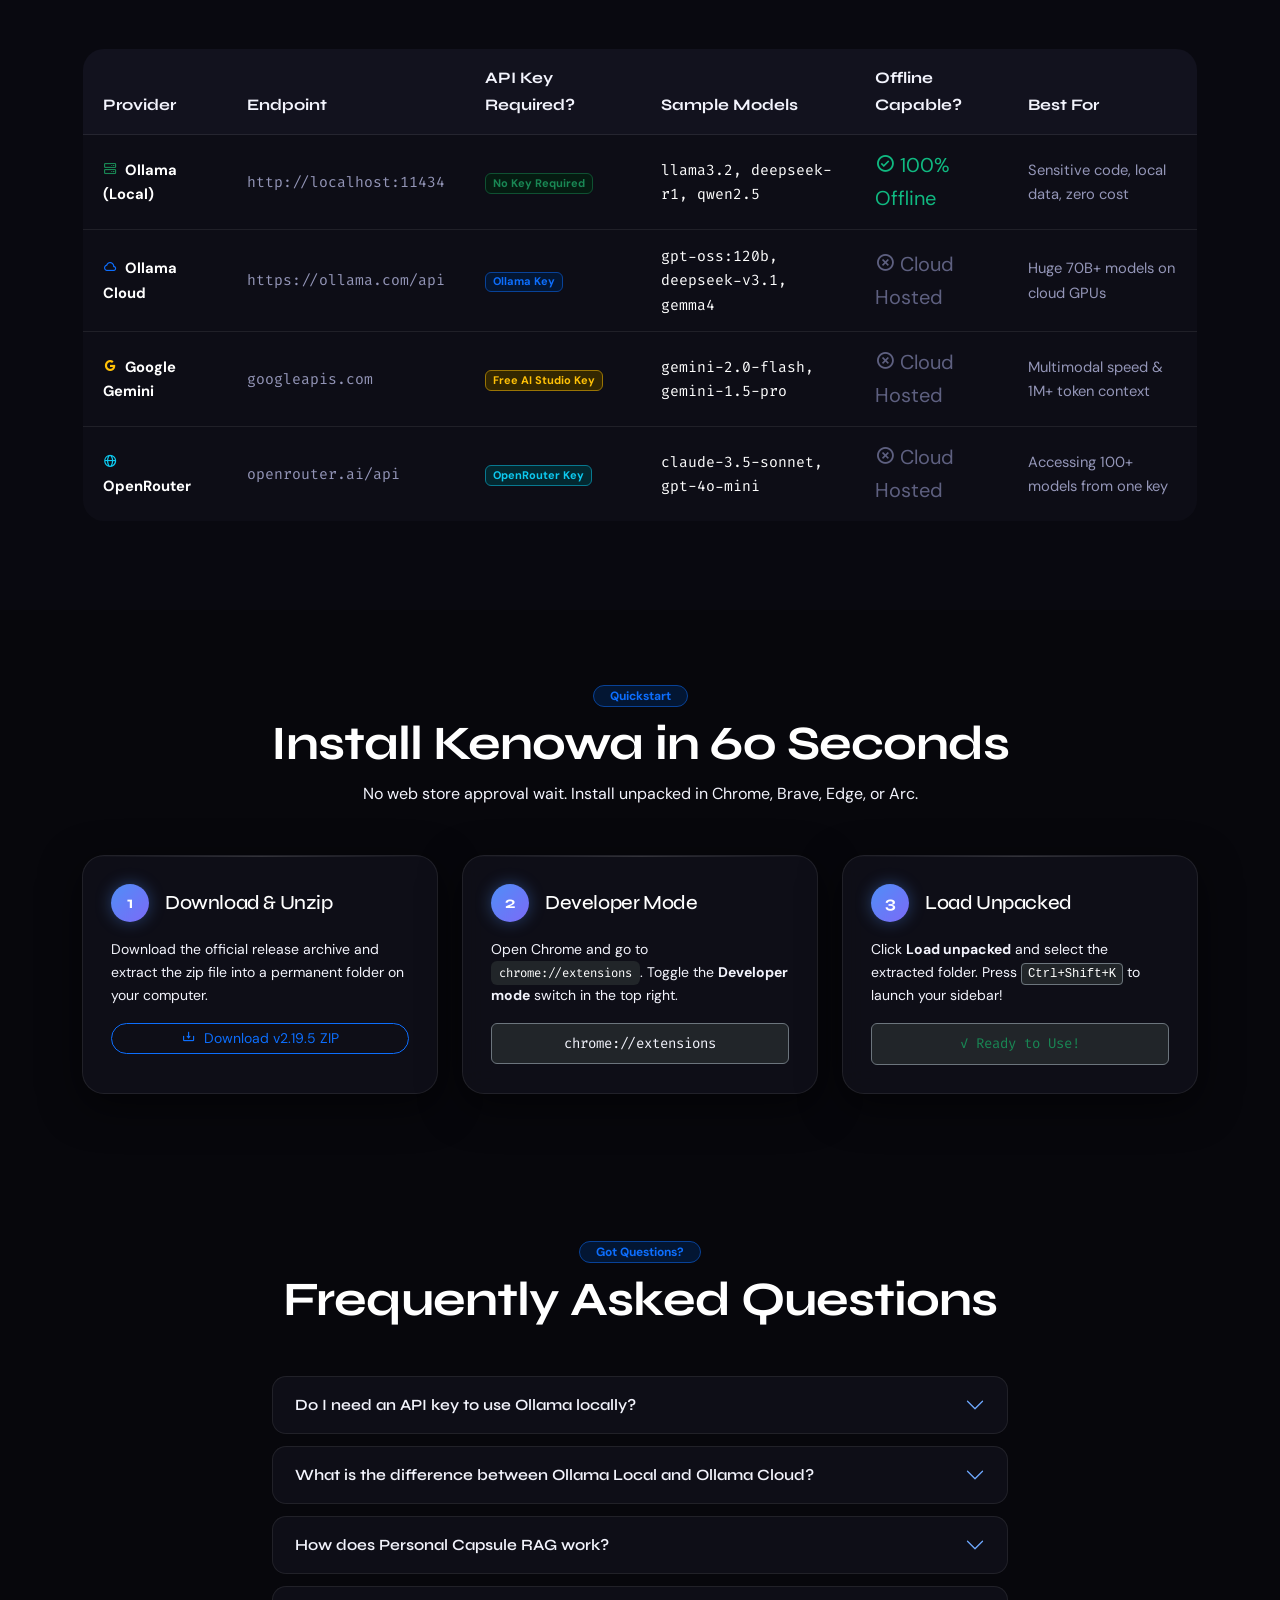
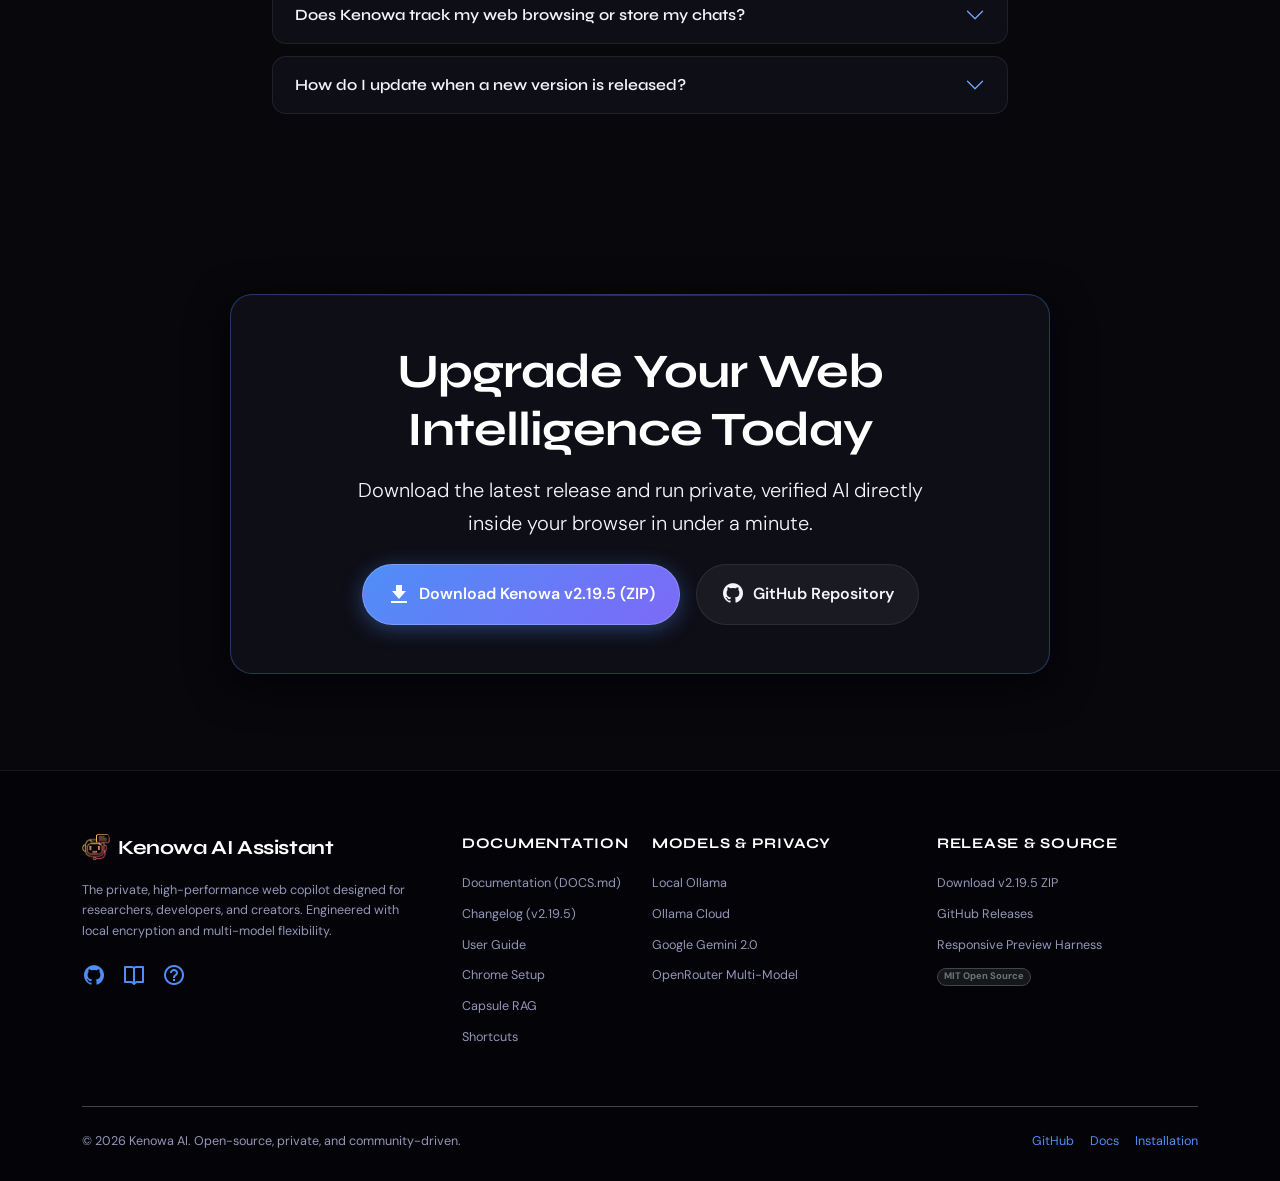
==== commit efd3ed0d: "feat(v2.19.5): add Noora local AI provider, fix long query response, and resolve animation issues" ====
--- a/index.html
+++ b/index.html
@@ -66,8 +66,8 @@
       "@type": "Person",
       "name": "Nadeem Mhd"
     },
-    "softwareVersion": "2.19.4",
-    "downloadUrl": "https://github.com/nadeemmhdm/kenowa-extesions/archive/refs/tags/v2.19.4.1.zip"
+    "softwareVersion": "2.19.5",
+    "downloadUrl": "https://github.com/nadeemmhdm/kenowa-extesions/archive/refs/tags/v2.19.5.zip"
   }
   </script>
 
@@ -592,9 +592,9 @@
         </ul>
 
         <div class="d-flex align-items-center gap-3">
-          <a href="https://github.com/nadeemmhdm/kenowa-extesions/archive/refs/tags/v2.19.4.1.zip" class="btn-kenowa-primary" id="nav-download-btn">
+          <a href="https://github.com/nadeemmhdm/kenowa-extesions/archive/refs/tags/v2.19.5.zip" class="btn-kenowa-primary" id="nav-download-btn">
             <i class='bx bx-download fs-5'></i>
-            <span>Download v2.19.4.1</span>
+            <span>Download v2.19.5</span>
           </a>
         </div>
       </div>
@@ -611,9 +611,9 @@
 
           <div class="hero-badge">
             <span class="status-dot"></span>
-            <span>Version 2.19.4 Live</span>
+            <span>Version 2.19.5 Live</span>
             <span class="mx-1 text-muted">·</span>
-            <span>Local Ollama + Verifiable Citations</span>
+            <span>Noora LAN + Ollama + Verifiable Citations</span>
             <i class='bx bx-right-arrow-alt'></i>
           </div>
 
@@ -626,14 +626,14 @@
 
           <p class="lead text-sub mb-4 mx-auto" style="max-width: 720px; font-size: 1.18rem;">
             Experience lightning-fast intelligence directly in your Chrome sidebar. Powered by 
-            <strong>Google Gemini 2.0</strong>, <strong>OpenRouter</strong>, and <strong>Ollama (Local & Cloud)</strong> 
+            <strong>Google Gemini 2.0</strong>, <strong>Noora LAN AI</strong>, <strong>OpenRouter</strong>, and <strong>Ollama (Local & Cloud)</strong> 
             with personal <strong>Capsule RAG</strong> citations, local AES-GCM encryption, and zero middleman telemetry.
           </p>
 
           <div class="d-flex flex-wrap justify-content-center gap-3 mb-5">
-            <a href="https://github.com/nadeemmhdm/kenowa-extesions/archive/refs/tags/v2.19.4.1.zip" class="btn-kenowa-primary py-3 px-4 fs-6" id="hero-download-btn">
+            <a href="https://github.com/nadeemmhdm/kenowa-extesions/archive/refs/tags/v2.19.5.zip" class="btn-kenowa-primary py-3 px-4 fs-6" id="hero-download-btn">
               <i class='bx bxs-download fs-4'></i>
-              <span>Download Extension (v2.19.4.1 ZIP)</span>
+              <span>Download Extension (v2.19.5 ZIP)</span>
             </a>
             <a href="setup.html" class="btn-kenowa-secondary py-3 px-4 fs-6">
               <i class='bx bx-book-reader fs-4'></i>
@@ -648,7 +648,7 @@
           <!-- Feature Tag Pills -->
           <div class="d-flex flex-wrap justify-content-center gap-2 text-sub fs-8 mb-5">
             <span class="badge rounded-pill bg-dark border border-secondary px-3 py-2"><i class='bx bx-check-circle text-success me-1'></i> 100% Local Encryption</span>
-            <span class="badge rounded-pill bg-dark border border-secondary px-3 py-2"><i class='bx bx-check-circle text-success me-1'></i> Local Ollama (Zero API Key)</span>
+            <span class="badge rounded-pill bg-dark border border-secondary px-3 py-2"><i class='bx bx-check-circle text-success me-1'></i> Noora & Ollama Local</span>
             <span class="badge rounded-pill bg-dark border border-secondary px-3 py-2"><i class='bx bx-check-circle text-success me-1'></i> Personal Capsule RAG</span>
             <span class="badge rounded-pill bg-dark border border-secondary px-3 py-2"><i class='bx bx-check-circle text-success me-1'></i> Shortcut Ctrl+Shift+K</span>
           </div>
@@ -660,7 +660,7 @@
             <div class="mockup-header">
               <div class="d-flex align-items-center gap-2">
                 <img src="logo.png" width="22" height="22" alt="Kenowa" class="rounded">
-                <span class="fw-bold text-white small brand-font">Kenowa 2.19.4</span>
+                <span class="fw-bold text-white small brand-font">Kenowa 2.19.5</span>
                 <span class="badge bg-primary-subtle text-primary border border-primary-subtle rounded-pill px-2 py-0" style="font-size:0.68rem;">Ollama Local</span>
               </div>
               <div class="d-flex align-items-center gap-2 text-muted">
@@ -995,8 +995,8 @@
             <p class="text-sub small mb-3">
               Download the official release archive and extract the zip file into a permanent folder on your computer.
             </p>
-            <a href="https://github.com/nadeemmhdm/kenowa-extesions/archive/refs/tags/v2.19.4.1.zip" class="btn btn-sm btn-outline-primary rounded-pill w-100">
-              <i class='bx bx-download me-1'></i> Download v2.19.4.1 ZIP
+            <a href="https://github.com/nadeemmhdm/kenowa-extesions/archive/refs/tags/v2.19.5.zip" class="btn btn-sm btn-outline-primary rounded-pill w-100">
+              <i class='bx bx-download me-1'></i> Download v2.19.5 ZIP
             </a>
           </div>
         </div>
@@ -1110,7 +1110,7 @@
               </h2>
               <div id="collapseFive" class="accordion-collapse collapse" aria-labelledby="headingFive" data-bs-parent="#faqAccordion">
                 <div class="accordion-body">
-                  Kenowa v2.19.4.1 has an automated GitHub release monitor. When a new release is published, an update badge and modal appear inside the extension with a 1-click download link. Simply unzip and replace the extension folder.
+                  Kenowa v2.19.5 has an automated GitHub release monitor. When a new release is published, an update badge and modal appear inside the extension with a 1-click download link. Simply unzip and replace the extension folder.
                 </div>
               </div>
             </div>
@@ -1133,9 +1133,9 @@
         </p>
 
         <div class="d-flex flex-wrap justify-content-center gap-3">
-          <a href="https://github.com/nadeemmhdm/kenowa-extesions/archive/refs/tags/v2.19.4.1.zip" class="btn-kenowa-primary py-3 px-4 fs-6">
+          <a href="https://github.com/nadeemmhdm/kenowa-extesions/archive/refs/tags/v2.19.5.zip" class="btn-kenowa-primary py-3 px-4 fs-6">
             <i class='bx bxs-download fs-4'></i>
-            <span>Download Kenowa v2.19.4.1 (ZIP)</span>
+            <span>Download Kenowa v2.19.5 (ZIP)</span>
           </a>
           <a href="https://github.com/nadeemmhdm/kenowa-extesions" target="_blank" rel="noopener" class="btn-kenowa-secondary py-3 px-4 fs-6">
             <i class='bx bxl-github fs-4'></i>
@@ -1171,7 +1171,7 @@
           <div class="footer-heading">Documentation</div>
           <ul class="footer-link-list small">
             <li><a href="https://github.com/nadeemmhdm/kenowa-extesions/blob/main/DOCS.md" target="_blank" rel="noopener">Documentation (DOCS.md)</a></li>
-            <li><a href="https://github.com/nadeemmhdm/kenowa-extesions/blob/main/CHANGELOG.md" target="_blank" rel="noopener">Changelog (v2.19.4.1)</a></li>
+            <li><a href="https://github.com/nadeemmhdm/kenowa-extesions/blob/main/CHANGELOG.md" target="_blank" rel="noopener">Changelog (v2.19.5)</a></li>
             <li><a href="help.html">User Guide</a></li>
             <li><a href="setup.html">Chrome Setup</a></li>
             <li><a href="help.html#capsules">Capsule RAG</a></li>
@@ -1192,7 +1192,7 @@
         <div class="col-lg-3 col-md-6">
           <div class="footer-heading">Release & Source</div>
           <ul class="footer-link-list small">
-            <li><a href="https://github.com/nadeemmhdm/kenowa-extesions/archive/refs/tags/v2.19.4.1.zip">Download v2.19.4.1 ZIP</a></li>
+            <li><a href="https://github.com/nadeemmhdm/kenowa-extesions/archive/refs/tags/v2.19.5.zip">Download v2.19.5 ZIP</a></li>
             <li><a href="https://github.com/nadeemmhdm/kenowa-extesions/releases">GitHub Releases</a></li>
             <li><a href="preview.html">Responsive Preview Harness</a></li>
             <li><span class="badge bg-secondary-subtle text-secondary border border-secondary-subtle rounded-pill">MIT Open Source</span></li>
@@ -1247,7 +1247,7 @@
         const res = await fetch('https://api.github.com/repos/nadeemmhdm/kenowa-extesions/releases/latest');
         if (!res.ok) return;
         const data = await res.json();
-        const tagName = data.tag_name || 'v2.19.4.1';
+        const tagName = data.tag_name || 'v2.19.5';
         const zipUrl = data.zipball_url || `https://github.com/nadeemmhdm/kenowa-extesions/archive/refs/tags/${tagName}.zip`;
 
         const navBtn = document.getElementById('nav-download-btn');
